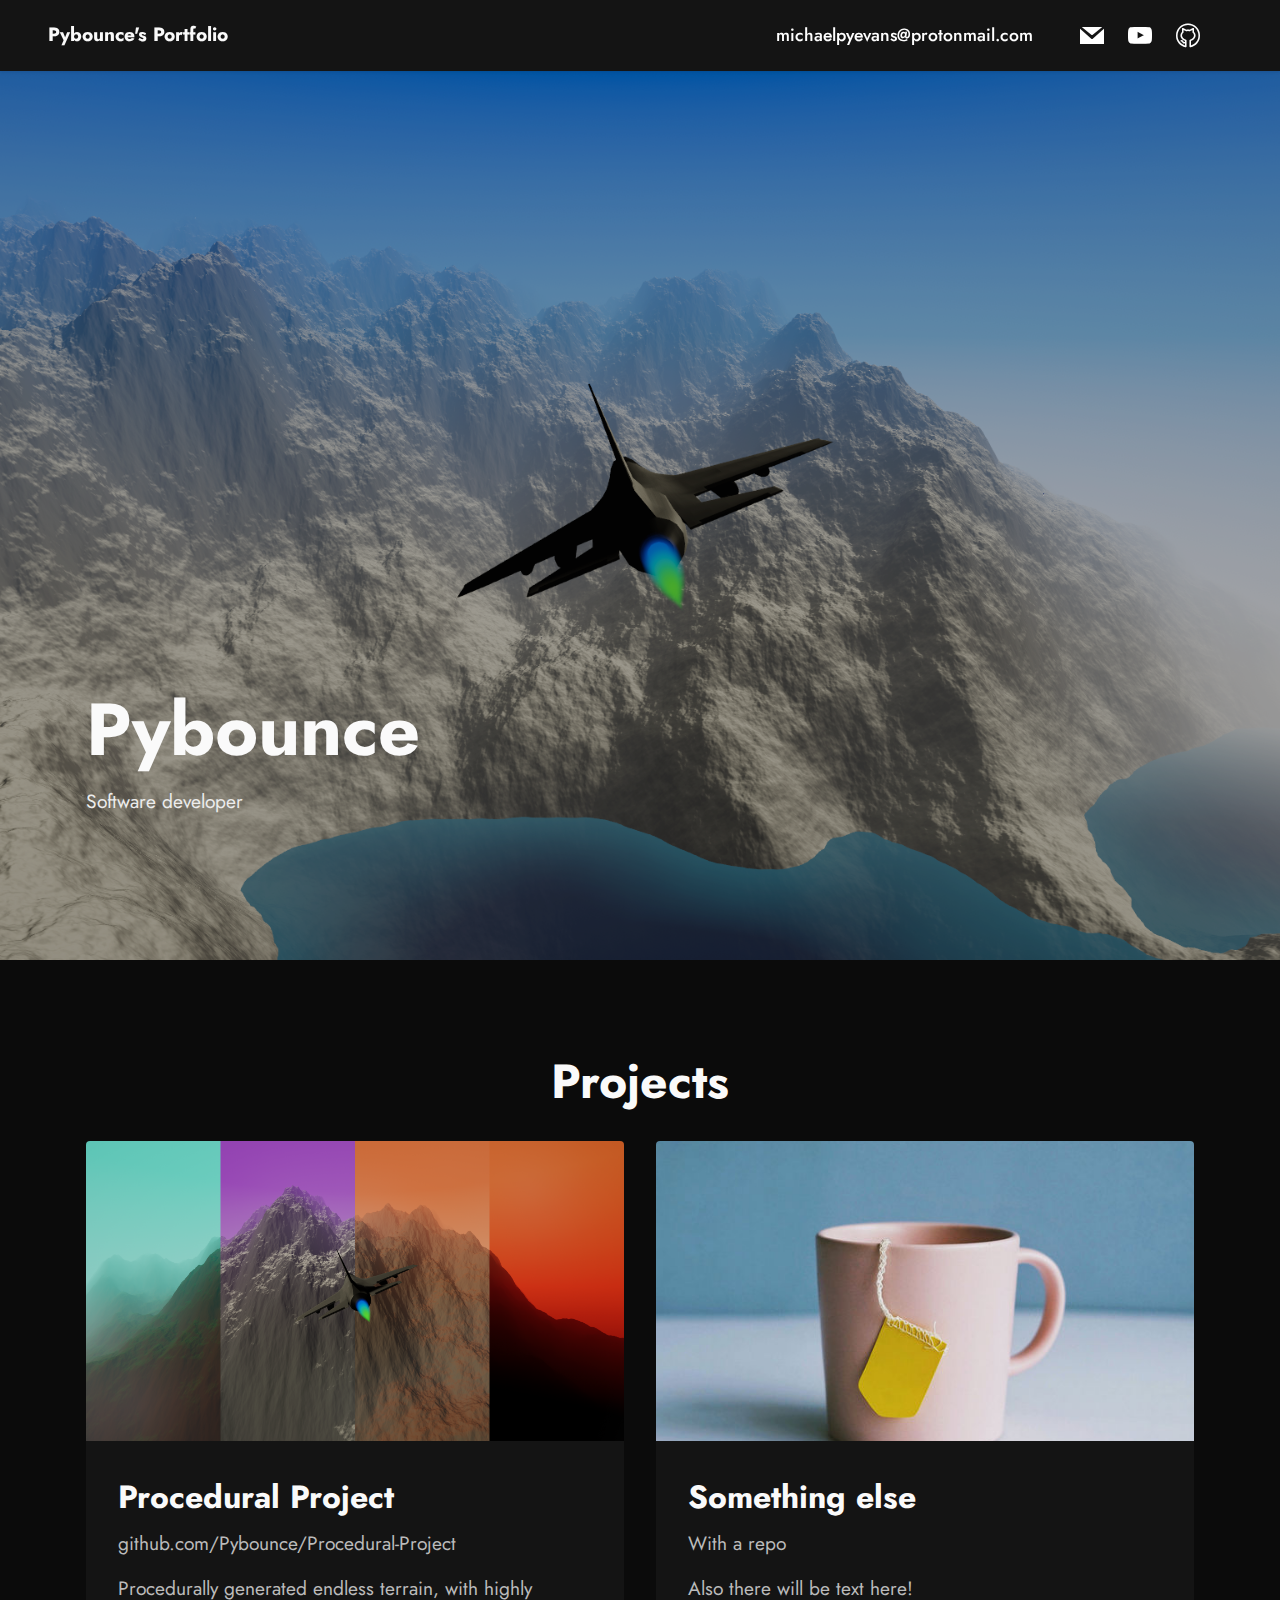
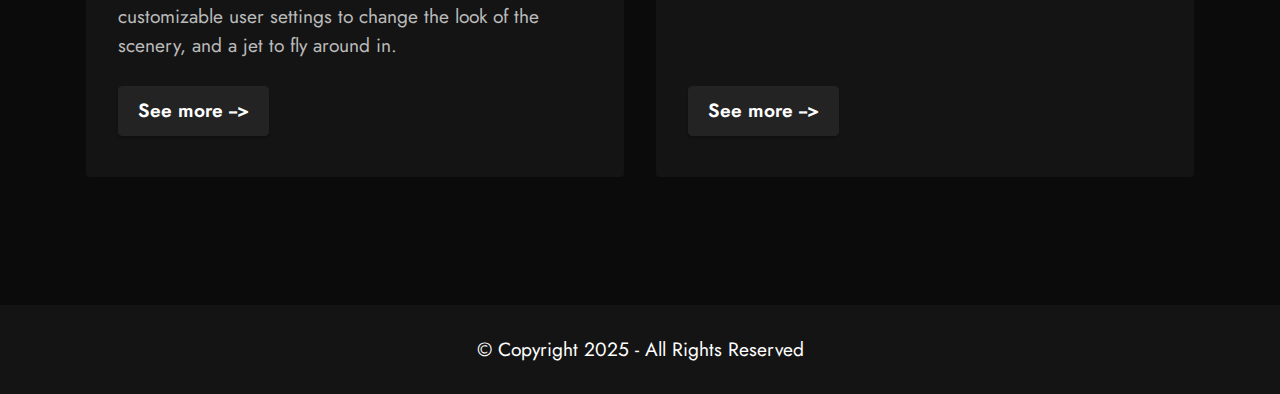
==== index.html @ cee1a396 "Begone mobirise banner" ====
<!DOCTYPE html>
<html  >
<head>
  <!-- Site made with Mobirise Website Builder v5.4.1, https://mobirise.com -->
  <meta charset="UTF-8">
  <meta http-equiv="X-UA-Compatible" content="IE=edge">
  <meta name="generator" content="Mobirise v5.4.1, mobirise.com">
  <meta name="viewport" content="width=device-width, initial-scale=1, minimum-scale=1">
  <link rel="shortcut icon" href="assets/images/faucetlogo.png" type="image/x-icon">
  <meta name="description" content="">
  
  
  <title>Home</title>
  <link rel="stylesheet" href="assets/web/assets/mobirise-icons-bold/mobirise-icons-bold.css">
  <link rel="stylesheet" href="assets/bootstrap/css/bootstrap.min.css">
  <link rel="stylesheet" href="assets/bootstrap/css/bootstrap-grid.min.css">
  <link rel="stylesheet" href="assets/bootstrap/css/bootstrap-reboot.min.css">
  <link rel="stylesheet" href="assets/parallax/jarallax.css">
  <link rel="stylesheet" href="assets/dropdown/css/style.css">
  <link rel="stylesheet" href="assets/socicon/css/styles.css">
  <link rel="stylesheet" href="assets/theme/css/style.css">
  <link rel="preload" href="https://fonts.googleapis.com/css?family=Jost:100,200,300,400,500,600,700,800,900,100i,200i,300i,400i,500i,600i,700i,800i,900i&display=swap" as="style" onload="this.onload=null;this.rel='stylesheet'">
  <noscript><link rel="stylesheet" href="https://fonts.googleapis.com/css?family=Jost:100,200,300,400,500,600,700,800,900,100i,200i,300i,400i,500i,600i,700i,800i,900i&display=swap"></noscript>
  <link rel="preload" as="style" href="assets/mobirise/css/mbr-additional.css"><link rel="stylesheet" href="assets/mobirise/css/mbr-additional.css" type="text/css">
  
  
  
  
</head>
<body>
  
  <section data-bs-version="5.1" class="menu menu3 cid-sHFBNkihx9" once="menu" id="menu3-9">
    
    <nav class="navbar navbar-dropdown navbar-fixed-top navbar-expand-lg">
        <div class="container-fluid">
            <div class="navbar-brand">
                
                <span class="navbar-caption-wrap"><a class="navbar-caption text-white text-primary display-7" href="index.html#top">Pybounce's Portfolio</a></span>
            </div>
            <button class="navbar-toggler" type="button" data-toggle="collapse" data-bs-toggle="collapse" data-target="#navbarSupportedContent" data-bs-target="#navbarSupportedContent" aria-controls="navbarNavAltMarkup" aria-expanded="false" aria-label="Toggle navigation">
                <div class="hamburger">
                    <span></span>
                    <span></span>
                    <span></span>
                    <span></span>
                </div>
            </button>
            <div class="collapse navbar-collapse" id="navbarSupportedContent">
                <ul class="navbar-nav nav-dropdown nav-right" data-app-modern-menu="true"><li class="nav-item"><a class="nav-link link text-primary display-4" href="mailto:michaelpyevans@protonmail.com">michaelpyevans@protonmail.com</a>
                    </li></ul>
                <div class="icons-menu">
                    <a class="iconfont-wrapper" href="mailto:michaelpyevans@protonmail.com">
                        <span class="p-2 mbr-iconfont socicon-mail socicon" style="color: rgb(255, 255, 255); fill: rgb(255, 255, 255);"></span>
                    </a>
                    <a class="iconfont-wrapper" href="https://www.youtube.com/channel/UC6LQu36gGBc3IRgcETJMscw" target="_blank">
                        <span class="p-2 mbr-iconfont socicon-youtube socicon" style="color: rgb(255, 255, 255); fill: rgb(255, 255, 255);"></span>
                    </a>
                    <a class="iconfont-wrapper" href="https://github.com/Pybounce" target="_blank">
                        <span class="p-2 mbr-iconfont mbrib-github" style="color: rgb(255, 255, 255); fill: rgb(255, 255, 255);"></span>
                    </a>
                    
                </div>
                
            </div>
        </div>
    </nav>
</section>

<section data-bs-version="5.1" class="header4 cid-sHgzVdhyQE mbr-fullscreen mbr-parallax-background" id="header4-0">

    
    <div class="mbr-overlay"></div>
    <div class="container">
        <div class="row">
            <div class="content-wrap">
                <h1 class="mbr-section-title mbr-fonts-style mbr-white mb-3 display-1">
                    <strong>Pybounce</strong></h1>
                
                <p class="mbr-fonts-style mbr-text mbr-white mb-3 display-7">
                    Software developer</p>

                
            </div>
        </div>
    </div>
</section>

<section data-bs-version="5.1" class="features4 cid-sHgAJKYkaA" id="features4-2">
    
    
    <div class="container">
        <div class="mbr-section-head">
            <h4 class="mbr-section-title mbr-fonts-style align-center mb-0 display-2">
                <strong>Projects</strong><strong><br></strong></h4>
            
        </div>
        <div class="row mt-4">
            <div class="item features-image сol-12 col-md-6 col-lg-6 active">
                <div class="item-wrapper">
                    <div class="item-img">
                        <img src="assets/images/p1-previmage03.png" alt="" title="" data-slide-to="0" data-bs-slide-to="0">
                    </div>
                    <div class="item-content">
                        <h5 class="item-title mbr-fonts-style display-5"><strong>Procedural Project</strong></h5>
                        <h6 class="item-subtitle mbr-fonts-style mt-1 display-7">github.com/Pybounce/Procedural-Project</h6>
                        <p class="mbr-text mbr-fonts-style mt-3 display-7">Procedurally generated endless terrain, with highly customizable user settings to change the look of the scenery, and a jet to fly around in.</p>
                    </div>
                    <div class="mbr-section-btn item-footer mt-2"><a href="proceduralproject.html#top" class="btn item-btn btn-black display-7">See more --&gt;</a></div>
                </div>
            </div><div class="item features-image сol-12 col-md-6 col-lg-6">
                <div class="item-wrapper">
                    <div class="item-img">
                        <img src="assets/images/product2.jpg" alt="" title="" data-slide-to="2" data-bs-slide-to="1">
                    </div>
                    <div class="item-content">
                        <h5 class="item-title mbr-fonts-style display-5"><strong>Something else</strong></h5>
                        <h6 class="item-subtitle mbr-fonts-style mt-1 display-7">With a repo</h6>
                        <p class="mbr-text mbr-fonts-style mt-3 display-7">Also there will be text here!</p>
                    </div>
                    <div class="mbr-section-btn item-footer mt-2"><a href="" class="btn item-btn btn-black display-7" target="_blank">See more --&gt;</a></div>
                </div>
            </div>
            
            

        </div>
    </div>
</section>

<section data-bs-version="5.1" class="footer7 cid-sHGjNLi2jQ" once="footers" id="footer7-c">

    

    

    <div class="container">
        <div class="media-container-row align-center mbr-white">
            <div class="col-12">
                <p class="mbr-text mb-0 mbr-fonts-style display-7">
                    © Copyright 2025 - All Rights Reserved
                </p>
            </div>
        </div>
    </div>
</section>  
  
  
</body>
</html>
---- assets/web/assets/mobirise-icons-bold/mobirise-icons-bold.css ----
@font-face {
  font-family: 'mobirise-icons-bold';
  font-display: swap;
  src:  url('mobirise-icons-bold.eot?m1l4yr');
  src:  url('mobirise-icons-bold.eot?m1l4yr#iefix') format('embedded-opentype'),
    url('mobirise-icons-bold.ttf?m1l4yr') format('truetype'),
    url('mobirise-icons-bold.woff?m1l4yr') format('woff'),
    url('mobirise-icons-bold.svg?m1l4yr#mobirise-icons-bold') format('svg');
  font-weight: normal;
  font-style: normal;
}

[class^="mbrib-"], [class*="mbrib-"] {
  /* use !important to prevent issues with browser extensions that change fonts */
  font-family: 'mobirise-icons-bold' !important;
  speak: none;
  font-style: normal;
  font-weight: normal;
  font-variant: normal;
  text-transform: none;
  line-height: 1;

  /* Better Font Rendering =========== */
  -webkit-font-smoothing: antialiased;
  -moz-osx-font-smoothing: grayscale;
}

.mbrib-add-submenu:before {
  content: "\e900";
}
.mbrib-alert:before {
  content: "\e901";
}
.mbrib-align-center:before {
  content: "\e902";
}
.mbrib-align-justify:before {
  content: "\e903";
}
.mbrib-align-left:before {
  content: "\e904";
}
.mbrib-align-right:before {
  content: "\e905";
}
.mbrib-android:before {
  content: "\e906";
}
.mbrib-apple:before {
  content: "\e907";
}
.mbrib-arrow-down:before {
  content: "\e908";
}
.mbrib-arrow-next:before {
  content: "\e909";
}
.mbrib-arrow-prev:before {
  content: "\e90a";
}
.mbrib-arrow-up:before {
  content: "\e90b";
}
.mbrib-bold:before {
  content: "\e90c";
}
.mbrib-bookmark:before {
  content: "\e90d";
}
.mbrib-bootstrap:before {
  content: "\e90e";
}
.mbrib-briefcase:before {
  content: "\e90f";
}
.mbrib-browse:before {
  content: "\e910";
}
.mbrib-bulleted-list:before {
  content: "\e911";
}
.mbrib-calendar:before {
  content: "\e912";
}
.mbrib-camera:before {
  content: "\e913";
}
.mbrib-cart-add:before {
  content: "\e914";
}
.mbrib-cart-full:before {
  content: "\e915";
}
.mbrib-cash:before {
  content: "\e916";
}
.mbrib-change-style:before {
  content: "\e917";
}
.mbrib-chat:before {
  content: "\e918";
}
.mbrib-clock:before {
  content: "\e919";
}
.mbrib-close:before {
  content: "\e91a";
}
.mbrib-cloud:before {
  content: "\e91b";
}
.mbrib-code:before {
  content: "\e91c";
}
.mbrib-contact-form:before {
  content: "\e91d";
}
.mbrib-credit-card:before {
  content: "\e91e";
}
.mbrib-cursor-click:before {
  content: "\e91f";
}
.mbrib-cust-feedback:before {
  content: "\e920";
}
.mbrib-database:before {
  content: "\e921";
}
.mbrib-delivery:before {
  content: "\e922";
}
.mbrib-desktop:before {
  content: "\e923";
}
.mbrib-devices:before {
  content: "\e924";
}
.mbrib-down:before {
  content: "\e925";
}
.mbrib-download:before {
  content: "\e926";
}
.mbrib-drag-n-drop:before {
  content: "\e927";
}
.mbrib-drag-n-drop2:before {
  content: "\e928";
}
.mbrib-edit:before {
  content: "\e929";
}
.mbrib-edit2:before {
  content: "\e92a";
}
.mbrib-error:before {
  content: "\e92b";
}
.mbrib-extension:before {
  content: "\e92c";
}
.mbrib-features:before {
  content: "\e92d";
}
.mbrib-file:before {
  content: "\e92e";
}
.mbrib-flag:before {
  content: "\e92f";
}
.mbrib-folder:before {
  content: "\e930";
}
.mbrib-gift:before {
  content: "\e931";
}
.mbrib-github:before {
  content: "\e932";
}
.mbrib-globe-2:before {
  content: "\e933";
}
.mbrib-globe:before {
  content: "\e934";
}
.mbrib-growing-chart:before {
  content: "\e935";
}
.mbrib-hearth:before {
  content: "\e936";
}
.mbrib-help:before {
  content: "\e937";
}
.mbrib-home:before {
  content: "\e938";
}
.mbrib-hot-cup:before {
  content: "\e939";
}
.mbrib-idea:before {
  content: "\e93a";
}
.mbrib-image-gallery:before {
  content: "\e93b";
}
.mbrib-image-slider:before {
  content: "\e93c";
}
.mbrib-info:before {
  content: "\e93d";
}
.mbrib-italic:before {
  content: "\e93e";
}
.mbrib-key:before {
  content: "\e93f";
}
.mbrib-laptop:before {
  content: "\e940";
}
.mbrib-layers:before {
  content: "\e941";
}
.mbrib-left-right:before {
  content: "\e942";
}
.mbrib-left:before {
  content: "\e943";
}
.mbrib-letter:before {
  content: "\e944";
}
.mbrib-like:before {
  content: "\e945";
}
.mbrib-link:before {
  content: "\e946";
}
.mbrib-lock:before {
  content: "\e947";
}
.mbrib-login:before {
  content: "\e948";
}
.mbrib-logout:before {
  content: "\e949";
}
.mbrib-magic-stick:before {
  content: "\e94a";
}
.mbrib-map-pin:before {
  content: "\e94b";
}
.mbrib-menu:before {
  content: "\e94c";
}
.mbrib-mobile:before {
  content: "\e94d";
}
.mbrib-mobile2:before {
  content: "\e94e";
}
.mbrib-mobirise:before {
  content: "\e94f";
}
.mbrib-more-horizontal:before {
  content: "\e950";
}
.mbrib-more-vertical:before {
  content: "\e951";
}
.mbrib-music:before {
  content: "\e952";
}
.mbrib-new-file:before {
  content: "\e953";
}
.mbrib-numbered-list:before {
  content: "\e954";
}
.mbrib-opened-folder:before {
  content: "\e955";
}
.mbrib-pages:before {
  content: "\e956";
}
.mbrib-paper-plane:before {
  content: "\e957";
}
.mbrib-paperclip:before {
  content: "\e958";
}
.mbrib-photo:before {
  content: "\e959";
}
.mbrib-photos:before {
  content: "\e95a";
}
.mbrib-pin:before {
  content: "\e95b";
}
.mbrib-play:before {
  content: "\e95c";
}
.mbrib-plus:before {
  content: "\e95d";
}
.mbrib-preview:before {
  content: "\e95e";
}
.mbrib-print:before {
  content: "\e95f";
}
.mbrib-protect:before {
  content: "\e960";
}
.mbrib-question:before {
  content: "\e961";
}
.mbrib-quote-left:before {
  content: "\e962";
}
.mbrib-quote-right:before {
  content: "\e963";
}
.mbrib-redo:before {
  content: "\e964";
}
.mbrib-refresh:before {
  content: "\e965";
}
.mbrib-responsive:before {
  content: "\e966";
}
.mbrib-right:before {
  content: "\e967";
}
.mbrib-rocket:before {
  content: "\e968";
}
.mbrib-sad-face:before {
  content: "\e969";
}
.mbrib-sale:before {
  content: "\e96a";
}
.mbrib-save:before {
  content: "\e96b";
}
.mbrib-search:before {
  content: "\e96c";
}
.mbrib-setting:before {
  content: "\e96d";
}
.mbrib-setting2:before {
  content: "\e96e";
}
.mbrib-setting3:before {
  content: "\e96f";
}
.mbrib-share:before {
  content: "\e970";
}
.mbrib-shopping-bag:before {
  content: "\e971";
}
.mbrib-shopping-basket:before {
  content: "\e972";
}
.mbrib-shopping-cart:before {
  content: "\e973";
}
.mbrib-sites:before {
  content: "\e974";
}
.mbrib-smile-face:before {
  content: "\e975";
}
.mbrib-speed:before {
  content: "\e976";
}
.mbrib-star:before {
  content: "\e977";
}
.mbrib-success:before {
  content: "\e978";
}
.mbrib-sun:before {
  content: "\e979";
}
.mbrib-sun2:before {
  content: "\e97a";
}
.mbrib-tablet-vertical:before {
  content: "\e97b";
}
.mbrib-tablet:before {
  content: "\e97c";
}
.mbrib-target:before {
  content: "\e97d";
}
.mbrib-timer:before {
  content: "\e97e";
}
.mbrib-to-ftp:before {
  content: "\e97f";
}
.mbrib-to-local-drive:before {
  content: "\e980";
}
.mbrib-touch-swipe:before {
  content: "\e981";
}
.mbrib-touch:before {
  content: "\e982";
}
.mbrib-trash:before {
  content: "\e983";
}
.mbrib-underline:before {
  content: "\e984";
}
.mbrib-undo:before {
  content: "\e985";
}
.mbrib-unlink:before {
  content: "\e986";
}
.mbrib-unlock:before {
  content: "\e987";
}
.mbrib-up-down:before {
  content: "\e988";
}
.mbrib-up:before {
  content: "\e989";
}
.mbrib-update:before {
  content: "\e98a";
}
.mbrib-upload:before {
  content: "\e98b";
}
.mbrib-user:before {
  content: "\e98c";
}
.mbrib-user2:before {
  content: "\e98d";
}
.mbrib-users:before {
  content: "\e98e";
}
.mbrib-video-play:before {
  content: "\e98f";
}
.mbrib-video:before {
  content: "\e990";
}
.mbrib-watch:before {
  content: "\e991";
}
.mbrib-website-theme:before {
  content: "\e992";
}
.mbrib-wifi:before {
  content: "\e993";
}
.mbrib-windows:before {
  content: "\e994";
}
.mbrib-zoom-out:before {
  content: "\e995";
}
---- assets/parallax/jarallax.css ----
.jarallax {
    position: relative;
    z-index: 0;
}
.jarallax > .jarallax-img {
    position: absolute;
    object-fit: cover;
    /* support for plugin https://github.com/bfred-it/object-fit-images */
    font-family: 'object-fit: cover;';
    top: 0;
    left: 0;
    width: 100%;
    height: 100%;
    z-index: -1;
}
---- assets/dropdown/css/style.css ----
.navbar-dropdown {
  left: 0;
  padding: 0;
  position: absolute;
  right: 0;
  top: 0;
  transition: all 0.45s ease;
  z-index: 1030;
  background: #282828; }
  .navbar-dropdown .navbar-logo {
    margin-right: 0.8rem;
    transition: margin 0.3s ease-in-out;
    vertical-align: middle; }
    .navbar-dropdown .navbar-logo img {
      height: 3.125rem;
      transition: all 0.3s ease-in-out; }
    .navbar-dropdown .navbar-logo.mbr-iconfont {
      font-size: 3.125rem;
      line-height: 3.125rem; }
  .navbar-dropdown .navbar-caption {
    font-weight: 700;
    white-space: normal;
    vertical-align: -4px;
    line-height: 3.125rem !important; }
    .navbar-dropdown .navbar-caption, .navbar-dropdown .navbar-caption:hover {
      color: inherit;
      text-decoration: none; }
  .navbar-dropdown .mbr-iconfont + .navbar-caption {
    vertical-align: -1px; }
  .navbar-dropdown.navbar-fixed-top {
    position: fixed; }
  .navbar-dropdown .navbar-brand span {
    vertical-align: -4px; }
  .navbar-dropdown.bg-color.transparent {
    background: none; }
  .navbar-dropdown.navbar-short .navbar-brand {
    padding: 0.625rem 0; }
    .navbar-dropdown.navbar-short .navbar-brand span {
      vertical-align: -1px; }
  .navbar-dropdown.navbar-short .navbar-caption {
    line-height: 2.375rem !important;
    vertical-align: -2px; }
  .navbar-dropdown.navbar-short .navbar-logo {
    margin-right: 0.5rem; }
    .navbar-dropdown.navbar-short .navbar-logo img {
      height: 2.375rem; }
    .navbar-dropdown.navbar-short .navbar-logo.mbr-iconfont {
      font-size: 2.375rem;
      line-height: 2.375rem; }
  .navbar-dropdown.navbar-short .mbr-table-cell {
    height: 3.625rem; }
  .navbar-dropdown .navbar-close {
    left: 0.6875rem;
    position: fixed;
    top: 0.75rem;
    z-index: 1000; }
  .navbar-dropdown .hamburger-icon {
    content: "";
    display: inline-block;
    vertical-align: middle;
    width: 16px;
    -webkit-box-shadow: 0 -6px 0 1px #282828,0 0 0 1px #282828,0 6px 0 1px #282828;
    -moz-box-shadow: 0 -6px 0 1px #282828,0 0 0 1px #282828,0 6px 0 1px #282828;
    box-shadow: 0 -6px 0 1px #282828,0 0 0 1px #282828,0 6px 0 1px #282828; }

.dropdown-menu .dropdown-toggle[data-toggle="dropdown-submenu"]::after {
  border-bottom: 0.35em solid transparent;
  border-left: 0.35em solid;
  border-right: 0;
  border-top: 0.35em solid transparent;
  margin-left: 0.3rem; }

.dropdown-menu .dropdown-item:focus {
  outline: 0; }

.nav-dropdown {
  font-size: 0.75rem;
  font-weight: 500;
  height: auto !important; }
  .nav-dropdown .nav-btn {
    padding-left: 1rem; }
  .nav-dropdown .link {
    margin: .667em 1.667em;
    font-weight: 500;
    padding: 0;
    transition: color .2s ease-in-out; }
    .nav-dropdown .link.dropdown-toggle {
      margin-right: 2.583em; }
      .nav-dropdown .link.dropdown-toggle::after {
        margin-left: .25rem;
        border-top: 0.35em solid;
        border-right: 0.35em solid transparent;
        border-left: 0.35em solid transparent;
        border-bottom: 0; }
      .nav-dropdown .link.dropdown-toggle[aria-expanded="true"] {
        margin: 0;
        padding: 0.667em 3.263em  0.667em 1.667em; }
  .nav-dropdown .link::after,
  .nav-dropdown .dropdown-item::after {
    color: inherit; }
  .nav-dropdown .btn {
    font-size: 0.75rem;
    font-weight: 700;
    letter-spacing: 0;
    margin-bottom: 0;
    padding-left: 1.25rem;
    padding-right: 1.25rem; }
  .nav-dropdown .dropdown-menu {
    border-radius: 0;
    border: 0;
    left: 0;
    margin: 0;
    padding-bottom: 1.25rem;
    padding-top: 1.25rem;
    position: relative; }
  .nav-dropdown .dropdown-submenu {
    margin-left: 0.125rem;
    top: 0; }
  .nav-dropdown .dropdown-item {
    font-weight: 500;
    line-height: 2;
    padding: 0.3846em 4.615em 0.3846em 1.5385em;
    position: relative;
    transition: color .2s ease-in-out, background-color .2s ease-in-out; }
    .nav-dropdown .dropdown-item::after {
      margin-top: -0.3077em;
      position: absolute;
      right: 1.1538em;
      top: 50%; }
    .nav-dropdown .dropdown-item:focus, .nav-dropdown .dropdown-item:hover {
      background: none; }

@media (max-width: 767px) {
  .nav-dropdown.navbar-toggleable-sm {
    bottom: 0;
    display: none;
    left: 0;
    overflow-x: hidden;
    position: fixed;
    top: 0;
    transform: translateX(-100%);
    -ms-transform: translateX(-100%);
    -webkit-transform: translateX(-100%);
    width: 18.75rem;
    z-index: 999; } }
.nav-dropdown.navbar-toggleable-xl {
  bottom: 0;
  display: none;
  left: 0;
  overflow-x: hidden;
  position: fixed;
  top: 0;
  transform: translateX(-100%);
  -ms-transform: translateX(-100%);
  -webkit-transform: translateX(-100%);
  width: 18.75rem;
  z-index: 999; }

.nav-dropdown-sm {
  display: block !important;
  overflow-x: hidden;
  overflow: auto;
  padding-top: 3.875rem; }
  .nav-dropdown-sm::after {
    content: "";
    display: block;
    height: 3rem;
    width: 100%; }
  .nav-dropdown-sm.collapse.in ~ .navbar-close {
    display: block !important; }
  .nav-dropdown-sm.collapsing, .nav-dropdown-sm.collapse.in {
    transform: translateX(0);
    -ms-transform: translateX(0);
    -webkit-transform: translateX(0);
    transition: all 0.25s ease-out;
    -webkit-transition: all 0.25s ease-out;
    background: #282828; }
  .nav-dropdown-sm.collapsing[aria-expanded="false"] {
    transform: translateX(-100%);
    -ms-transform: translateX(-100%);
    -webkit-transform: translateX(-100%); }
  .nav-dropdown-sm .nav-item {
    display: block;
    margin-left: 0 !important;
    padding-left: 0; }
  .nav-dropdown-sm .link,
  .nav-dropdown-sm .dropdown-item {
    border-top: 1px dotted rgba(255, 255, 255, 0.1);
    font-size: 0.8125rem;
    line-height: 1.6;
    margin: 0 !important;
    padding: 0.875rem 2.4rem 0.875rem 1.5625rem !important;
    position: relative;
    white-space: normal; }
    .nav-dropdown-sm .link:focus, .nav-dropdown-sm .link:hover,
    .nav-dropdown-sm .dropdown-item:focus,
    .nav-dropdown-sm .dropdown-item:hover {
      background: rgba(0, 0, 0, 0.2) !important;
      color: #c0a375; }
  .nav-dropdown-sm .nav-btn {
    position: relative;
    padding: 1.5625rem 1.5625rem 0 1.5625rem; }
    .nav-dropdown-sm .nav-btn::before {
      border-top: 1px dotted rgba(255, 255, 255, 0.1);
      content: "";
      left: 0;
      position: absolute;
      top: 0;
      width: 100%; }
    .nav-dropdown-sm .nav-btn + .nav-btn {
      padding-top: 0.625rem; }
      .nav-dropdown-sm .nav-btn + .nav-btn::before {
        display: none; }
  .nav-dropdown-sm .btn {
    padding: 0.625rem 0; }
  .nav-dropdown-sm .dropdown-toggle[data-toggle="dropdown-submenu"]::after {
    margin-left: .25rem;
    border-top: 0.35em solid;
    border-right: 0.35em solid transparent;
    border-left: 0.35em solid transparent;
    border-bottom: 0; }
  .nav-dropdown-sm .dropdown-toggle[data-toggle="dropdown-submenu"][aria-expanded="true"]::after {
    border-top: 0;
    border-right: 0.35em solid transparent;
    border-left: 0.35em solid transparent;
    border-bottom: 0.35em solid; }
  .nav-dropdown-sm .dropdown-menu {
    margin: 0;
    padding: 0;
    position: relative;
    top: 0;
    left: 0;
    width: 100%;
    border: 0;
    float: none;
    border-radius: 0;
    background: none; }
  .nav-dropdown-sm .dropdown-submenu {
    left: 100%;
    margin-left: 0.125rem;
    margin-top: -1.25rem;
    top: 0; }

.navbar-toggleable-sm .nav-dropdown .dropdown-menu {
  position: absolute; }

.navbar-toggleable-sm .nav-dropdown .dropdown-submenu {
  left: 100%;
  margin-left: 0.125rem;
  margin-top: -1.25rem;
  top: 0; }

.navbar-toggleable-sm.opened .nav-dropdown .dropdown-menu {
  position: relative; }

.navbar-toggleable-sm.opened .nav-dropdown .dropdown-submenu {
  left: 0;
  margin-left: 00rem;
  margin-top: 0rem;
  top: 0; }

.is-builder .nav-dropdown.collapsing {
  transition: none !important; }
---- assets/socicon/css/styles.css ----
@charset "UTF-8";

@font-face {
  font-family: 'Socicon';
  src:  url('../fonts/socicon.eot');
  src:  url('../fonts/socicon.eot?#iefix') format('embedded-opentype'),
    url('../fonts/socicon.woff2') format('woff2'),
    url('../fonts/socicon.ttf') format('truetype'),
    url('../fonts/socicon.woff') format('woff'),
    url('../fonts/socicon.svg#socicon') format('svg');
  font-weight: normal;
  font-style: normal;
  font-display: swap;
}

[data-icon]:before {
  font-family: "socicon" !important;
  content: attr(data-icon);
  font-style: normal !important;
  font-weight: normal !important;
  font-variant: normal !important;
  text-transform: none !important;
  speak: none;
  line-height: 1;
  -webkit-font-smoothing: antialiased;
  -moz-osx-font-smoothing: grayscale;
}

[class^="socicon-"], [class*=" socicon-"] {
  /* use !important to prevent issues with browser extensions that change fonts */
  font-family: 'Socicon' !important;
  speak: none;
  font-style: normal;
  font-weight: normal;
  font-variant: normal;
  text-transform: none;
  line-height: 1;

  /* Better Font Rendering =========== */
  -webkit-font-smoothing: antialiased;
  -moz-osx-font-smoothing: grayscale;
}

.socicon-eitaa:before {
  content: "\e97c";
}
.socicon-soroush:before {
  content: "\e97d";
}
.socicon-bale:before {
  content: "\e97e";
}
.socicon-zazzle:before {
  content: "\e97b";
}
.socicon-society6:before {
  content: "\e97a";
}
.socicon-redbubble:before {
  content: "\e979";
}
.socicon-avvo:before {
  content: "\e978";
}
.socicon-stitcher:before {
  content: "\e977";
}
.socicon-googlehangouts:before {
  content: "\e974";
}
.socicon-dlive:before {
  content: "\e975";
}
.socicon-vsco:before {
  content: "\e976";
}
.socicon-flipboard:before {
  content: "\e973";
}
.socicon-ubuntu:before {
  content: "\e958";
}
.socicon-artstation:before {
  content: "\e959";
}
.socicon-invision:before {
  content: "\e95a";
}
.socicon-torial:before {
  content: "\e95b";
}
.socicon-collectorz:before {
  content: "\e95c";
}
.socicon-seenthis:before {
  content: "\e95d";
}
.socicon-googleplaymusic:before {
  content: "\e95e";
}
.socicon-debian:before {
  content: "\e95f";
}
.socicon-filmfreeway:before {
  content: "\e960";
}
.socicon-gnome:before {
  content: "\e961";
}
.socicon-itchio:before {
  content: "\e962";
}
.socicon-jamendo:before {
  content: "\e963";
}
.socicon-mix:before {
  content: "\e964";
}
.socicon-sharepoint:before {
  content: "\e965";
}
.socicon-tinder:before {
  content: "\e966";
}
.socicon-windguru:before {
  content: "\e967";
}
.socicon-cdbaby:before {
  content: "\e968";
}
.socicon-elementaryos:before {
  content: "\e969";
}
.socicon-stage32:before {
  content: "\e96a";
}
.socicon-tiktok:before {
  content: "\e96b";
}
.socicon-gitter:before {
  content: "\e96c";
}
.socicon-letterboxd:before {
  content: "\e96d";
}
.socicon-threema:before {
  content: "\e96e";
}
.socicon-splice:before {
  content: "\e96f";
}
.socicon-metapop:before {
  content: "\e970";
}
.socicon-naver:before {
  content: "\e971";
}
.socicon-remote:before {
  content: "\e972";
}
.socicon-internet:before {
  content: "\e957";
}
.socicon-moddb:before {
  content: "\e94b";
}
.socicon-indiedb:before {
  content: "\e94c";
}
.socicon-traxsource:before {
  content: "\e94d";
}
.socicon-gamefor:before {
  content: "\e94e";
}
.socicon-pixiv:before {
  content: "\e94f";
}
.socicon-myanimelist:before {
  content: "\e950";
}
.socicon-blackberry:before {
  content: "\e951";
}
.socicon-wickr:before {
  content: "\e952";
}
.socicon-spip:before {
  content: "\e953";
}
.socicon-napster:before {
  content: "\e954";
}
.socicon-beatport:before {
  content: "\e955";
}
.socicon-hackerone:before {
  content: "\e956";
}
.socicon-hackernews:before {
  content: "\e946";
}
.socicon-smashwords:before {
  content: "\e947";
}
.socicon-kobo:before {
  content: "\e948";
}
.socicon-bookbub:before {
  content: "\e949";
}
.socicon-mailru:before {
  content: "\e94a";
}
.socicon-gitlab:before {
  content: "\e945";
}
.socicon-instructables:before {
  content: "\e944";
}
.socicon-portfolio:before {
  content: "\e943";
}
.socicon-codered:before {
  content: "\e940";
}
.socicon-origin:before {
  content: "\e941";
}
.socicon-nextdoor:before {
  content: "\e942";
}
.socicon-udemy:before {
  content: "\e93f";
}
.socicon-livemaster:before {
  content: "\e93e";
}
.socicon-crunchbase:before {
  content: "\e93b";
}
.socicon-homefy:before {
  content: "\e93c";
}
.socicon-calendly:before {
  content: "\e93d";
}
.socicon-realtor:before {
  content: "\e90f";
}
.socicon-tidal:before {
  content: "\e910";
}
.socicon-qobuz:before {
  content: "\e911";
}
.socicon-natgeo:before {
  content: "\e912";
}
.socicon-mastodon:before {
  content: "\e913";
}
.socicon-unsplash:before {
  content: "\e914";
}
.socicon-homeadvisor:before {
  content: "\e915";
}
.socicon-angieslist:before {
  content: "\e916";
}
.socicon-codepen:before {
  content: "\e917";
}
.socicon-slack:before {
  content: "\e918";
}
.socicon-openaigym:before {
  content: "\e919";
}
.socicon-logmein:before {
  content: "\e91a";
}
.socicon-fiverr:before {
  content: "\e91b";
}
.socicon-gotomeeting:before {
  content: "\e91c";
}
.socicon-aliexpress:before {
  content: "\e91d";
}
.socicon-guru:before {
  content: "\e91e";
}
.socicon-appstore:before {
  content: "\e91f";
}
.socicon-homes:before {
  content: "\e920";
}
.socicon-zoom:before {
  content: "\e921";
}
.socicon-alibaba:before {
  content: "\e922";
}
.socicon-craigslist:before {
  content: "\e923";
}
.socicon-wix:before {
  content: "\e924";
}
.socicon-redfin:before {
  content: "\e925";
}
.socicon-googlecalendar:before {
  content: "\e926";
}
.socicon-shopify:before {
  content: "\e927";
}
.socicon-freelancer:before {
  content: "\e928";
}
.socicon-seedrs:before {
  content: "\e929";
}
.socicon-bing:before {
  content: "\e92a";
}
.socicon-doodle:before {
  content: "\e92b";
}
.socicon-bonanza:before {
  content: "\e92c";
}
.socicon-squarespace:before {
  content: "\e92d";
}
.socicon-toptal:before {
  content: "\e92e";
}
.socicon-gust:before {
  content: "\e92f";
}
.socicon-ask:before {
  content: "\e930";
}
.socicon-trulia:before {
  content: "\e931";
}
.socicon-loomly:before {
  content: "\e932";
}
.socicon-ghost:before {
  content: "\e933";
}
.socicon-upwork:before {
  content: "\e934";
}
.socicon-fundable:before {
  content: "\e935";
}
.socicon-booking:before {
  content: "\e936";
}
.socicon-googlemaps:before {
  content: "\e937";
}
.socicon-zillow:before {
  content: "\e938";
}
.socicon-niconico:before {
  content: "\e939";
}
.socicon-toneden:before {
  content: "\e93a";
}
.socicon-augment:before {
  content: "\e908";
}
.socicon-bitbucket:before {
  content: "\e909";
}
.socicon-fyuse:before {
  content: "\e90a";
}
.socicon-yt-gaming:before {
  content: "\e90b";
}
.socicon-sketchfab:before {
  content: "\e90c";
}
.socicon-mobcrush:before {
  content: "\e90d";
}
.socicon-microsoft:before {
  content: "\e90e";
}
.socicon-pandora:before {
  content: "\e907";
}
.socicon-messenger:before {
  content: "\e906";
}
.socicon-gamewisp:before {
  content: "\e905";
}
.socicon-bloglovin:before {
  content: "\e904";
}
.socicon-tunein:before {
  content: "\e903";
}
.socicon-gamejolt:before {
  content: "\e901";
}
.socicon-trello:before {
  content: "\e902";
}
.socicon-spreadshirt:before {
  content: "\e900";
}
.socicon-500px:before {
  content: "\e000";
}
.socicon-8tracks:before {
  content: "\e001";
}
.socicon-airbnb:before {
  content: "\e002";
}
.socicon-alliance:before {
  content: "\e003";
}
.socicon-amazon:before {
  content: "\e004";
}
.socicon-amplement:before {
  content: "\e005";
}
.socicon-android:before {
  content: "\e006";
}
.socicon-angellist:before {
  content: "\e007";
}
.socicon-apple:before {
  content: "\e008";
}
.socicon-appnet:before {
  content: "\e009";
}
.socicon-baidu:before {
  content: "\e00a";
}
.socicon-bandcamp:before {
  content: "\e00b";
}
.socicon-battlenet:before {
  content: "\e00c";
}
.socicon-mixer:before {
  content: "\e00d";
}
.socicon-bebee:before {
  content: "\e00e";
}
.socicon-bebo:before {
  content: "\e00f";
}
.socicon-behance:before {
  content: "\e010";
}
.socicon-blizzard:before {
  content: "\e011";
}
.socicon-blogger:before {
  content: "\e012";
}
.socicon-buffer:before {
  content: "\e013";
}
.socicon-chrome:before {
  content: "\e014";
}
.socicon-coderwall:before {
  content: "\e015";
}
.socicon-curse:before {
  content: "\e016";
}
.socicon-dailymotion:before {
  content: "\e017";
}
.socicon-deezer:before {
  content: "\e018";
}
.socicon-delicious:before {
  content: "\e019";
}
.socicon-deviantart:before {
  content: "\e01a";
}
.socicon-diablo:before {
  content: "\e01b";
}
.socicon-digg:before {
  content: "\e01c";
}
.socicon-discord:before {
  content: "\e01d";
}
.socicon-disqus:before {
  content: "\e01e";
}
.socicon-douban:before {
  content: "\e01f";
}
.socicon-draugiem:before {
  content: "\e020";
}
.socicon-dribbble:before {
  content: "\e021";
}
.socicon-drupal:before {
  content: "\e022";
}
.socicon-ebay:before {
  content: "\e023";
}
.socicon-ello:before {
  content: "\e024";
}
.socicon-endomodo:before {
  content: "\e025";
}
.socicon-envato:before {
  content: "\e026";
}
.socicon-etsy:before {
  content: "\e027";
}
.socicon-facebook:before {
  content: "\e028";
}
.socicon-feedburner:before {
  content: "\e029";
}
.socicon-filmweb:before {
  content: "\e02a";
}
.socicon-firefox:before {
  content: "\e02b";
}
.socicon-flattr:before {
  content: "\e02c";
}
.socicon-flickr:before {
  content: "\e02d";
}
.socicon-formulr:before {
  content: "\e02e";
}
.socicon-forrst:before {
  content: "\e02f";
}
.socicon-foursquare:before {
  content: "\e030";
}
.socicon-friendfeed:before {
  content: "\e031";
}
.socicon-github:before {
  content: "\e032";
}
.socicon-goodreads:before {
  content: "\e033";
}
.socicon-google:before {
  content: "\e034";
}
.socicon-googlescholar:before {
  content: "\e035";
}
.socicon-googlegroups:before {
  content: "\e036";
}
.socicon-googlephotos:before {
  content: "\e037";
}
.socicon-googleplus:before {
  content: "\e038";
}
.socicon-grooveshark:before {
  content: "\e039";
}
.socicon-hackerrank:before {
  content: "\e03a";
}
.socicon-hearthstone:before {
  content: "\e03b";
}
.socicon-hellocoton:before {
  content: "\e03c";
}
.socicon-heroes:before {
  content: "\e03d";
}
.socicon-smashcast:before {
  content: "\e03e";
}
.socicon-horde:before {
  content: "\e03f";
}
.socicon-houzz:before {
  content: "\e040";
}
.socicon-icq:before {
  content: "\e041";
}
.socicon-identica:before {
  content: "\e042";
}
.socicon-imdb:before {
  content: "\e043";
}
.socicon-instagram:before {
  content: "\e044";
}
.socicon-issuu:before {
  content: "\e045";
}
.socicon-istock:before {
  content: "\e046";
}
.socicon-itunes:before {
  content: "\e047";
}
.socicon-keybase:before {
  content: "\e048";
}
.socicon-lanyrd:before {
  content: "\e049";
}
.socicon-lastfm:before {
  content: "\e04a";
}
.socicon-line:before {
  content: "\e04b";
}
.socicon-linkedin:before {
  content: "\e04c";
}
.socicon-livejournal:before {
  content: "\e04d";
}
.socicon-lyft:before {
  content: "\e04e";
}
.socicon-macos:before {
  content: "\e04f";
}
.socicon-mail:before {
  content: "\e050";
}
.socicon-medium:before {
  content: "\e051";
}
.socicon-meetup:before {
  content: "\e052";
}
.socicon-mixcloud:before {
  content: "\e053";
}
.socicon-modelmayhem:before {
  content: "\e054";
}
.socicon-mumble:before {
  content: "\e055";
}
.socicon-myspace:before {
  content: "\e056";
}
.socicon-newsvine:before {
  content: "\e057";
}
.socicon-nintendo:before {
  content: "\e058";
}
.socicon-npm:before {
  content: "\e059";
}
.socicon-odnoklassniki:before {
  content: "\e05a";
}
.socicon-openid:before {
  content: "\e05b";
}
.socicon-opera:before {
  content: "\e05c";
}
.socicon-outlook:before {
  content: "\e05d";
}
.socicon-overwatch:before {
  content: "\e05e";
}
.socicon-patreon:before {
  content: "\e05f";
}
.socicon-paypal:before {
  content: "\e060";
}
.socicon-periscope:before {
  content: "\e061";
}
.socicon-persona:before {
  content: "\e062";
}
.socicon-pinterest:before {
  content: "\e063";
}
.socicon-play:before {
  content: "\e064";
}
.socicon-player:before {
  content: "\e065";
}
.socicon-playstation:before {
  content: "\e066";
}
.socicon-pocket:before {
  content: "\e067";
}
.socicon-qq:before {
  content: "\e068";
}
.socicon-quora:before {
  content: "\e069";
}
.socicon-raidcall:before {
  content: "\e06a";
}
.socicon-ravelry:before {
  content: "\e06b";
}
.socicon-reddit:before {
  content: "\e06c";
}
.socicon-renren:before {
  content: "\e06d";
}
.socicon-researchgate:before {
  content: "\e06e";
}
.socicon-residentadvisor:before {
  content: "\e06f";
}
.socicon-reverbnation:before {
  content: "\e070";
}
.socicon-rss:before {
  content: "\e071";
}
.socicon-sharethis:before {
  content: "\e072";
}
.socicon-skype:before {
  content: "\e073";
}
.socicon-slideshare:before {
  content: "\e074";
}
.socicon-smugmug:before {
  content: "\e075";
}
.socicon-snapchat:before {
  content: "\e076";
}
.socicon-songkick:before {
  content: "\e077";
}
.socicon-soundcloud:before {
  content: "\e078";
}
.socicon-spotify:before {
  content: "\e079";
}
.socicon-stackexchange:before {
  content: "\e07a";
}
.socicon-stackoverflow:before {
  content: "\e07b";
}
.socicon-starcraft:before {
  content: "\e07c";
}
.socicon-stayfriends:before {
  content: "\e07d";
}
.socicon-steam:before {
  content: "\e07e";
}
.socicon-storehouse:before {
  content: "\e07f";
}
.socicon-strava:before {
  content: "\e080";
}
.socicon-streamjar:before {
  content: "\e081";
}
.socicon-stumbleupon:before {
  content: "\e082";
}
.socicon-swarm:before {
  content: "\e083";
}
.socicon-teamspeak:before {
  content: "\e084";
}
.socicon-teamviewer:before {
  content: "\e085";
}
.socicon-technorati:before {
  content: "\e086";
}
.socicon-telegram:before {
  content: "\e087";
}
.socicon-tripadvisor:before {
  content: "\e088";
}
.socicon-tripit:before {
  content: "\e089";
}
.socicon-triplej:before {
  content: "\e08a";
}
.socicon-tumblr:before {
  content: "\e08b";
}
.socicon-twitch:before {
  content: "\e08c";
}
.socicon-twitter:before {
  content: "\e08d";
}
.socicon-uber:before {
  content: "\e08e";
}
.socicon-ventrilo:before {
  content: "\e08f";
}
.socicon-viadeo:before {
  content: "\e090";
}
.socicon-viber:before {
  content: "\e091";
}
.socicon-viewbug:before {
  content: "\e092";
}
.socicon-vimeo:before {
  content: "\e093";
}
.socicon-vine:before {
  content: "\e094";
}
.socicon-vkontakte:before {
  content: "\e095";
}
.socicon-warcraft:before {
  content: "\e096";
}
.socicon-wechat:before {
  content: "\e097";
}
.socicon-weibo:before {
  content: "\e098";
}
.socicon-whatsapp:before {
  content: "\e099";
}
.socicon-wikipedia:before {
  content: "\e09a";
}
.socicon-windows:before {
  content: "\e09b";
}
.socicon-wordpress:before {
  content: "\e09c";
}
.socicon-wykop:before {
  content: "\e09d";
}
.socicon-xbox:before {
  content: "\e09e";
}
.socicon-xing:before {
  content: "\e09f";
}
.socicon-yahoo:before {
  content: "\e0a0";
}
.socicon-yammer:before {
  content: "\e0a1";
}
.socicon-yandex:before {
  content: "\e0a2";
}
.socicon-yelp:before {
  content: "\e0a3";
}
.socicon-younow:before {
  content: "\e0a4";
}
.socicon-youtube:before {
  content: "\e0a5";
}
.socicon-zapier:before {
  content: "\e0a6";
}
.socicon-zerply:before {
  content: "\e0a7";
}
.socicon-zomato:before {
  content: "\e0a8";
}
.socicon-zynga:before {
  content: "\e0a9";
}
---- assets/theme/css/style.css ----
@charset "UTF-8";
section {
  background-color: #ffffff;
}

body {
  font-style: normal;
  line-height: 1.5;
  font-weight: 400;
  color: #232323;
  position: relative;
}

button {
  background-color: transparent;
  border-color: transparent;
}

section,
.container,
.container-fluid {
  position: relative;
  word-wrap: break-word;
}

a.mbr-iconfont:hover {
  text-decoration: none;
}

.article .lead p,
.article .lead ul,
.article .lead ol,
.article .lead pre,
.article .lead blockquote {
  margin-bottom: 0;
}

a {
  font-style: normal;
  font-weight: 400;
  cursor: pointer;
}
a, a:hover {
  text-decoration: none;
}

.mbr-section-title {
  font-style: normal;
  line-height: 1.3;
}

.mbr-section-subtitle {
  line-height: 1.3;
}

.mbr-text {
  font-style: normal;
  line-height: 1.7;
}

h1,
h2,
h3,
h4,
h5,
h6,
.display-1,
.display-2,
.display-4,
.display-5,
.display-7,
span,
p,
a {
  line-height: 1;
  word-break: break-word;
  word-wrap: break-word;
  font-weight: 400;
}

b,
strong {
  font-weight: bold;
}

input:-webkit-autofill, input:-webkit-autofill:hover, input:-webkit-autofill:focus, input:-webkit-autofill:active {
  transition-delay: 9999s;
  -webkit-transition-property: background-color, color;
  transition-property: background-color, color;
}

textarea[type=hidden] {
  display: none;
}

section {
  background-position: 50% 50%;
  background-repeat: no-repeat;
  background-size: cover;
}
section .mbr-background-video,
section .mbr-background-video-preview {
  position: absolute;
  bottom: 0;
  left: 0;
  right: 0;
  top: 0;
}

.hidden {
  visibility: hidden;
}

.mbr-z-index20 {
  z-index: 20;
}

/*! Base colors */
.mbr-white {
  color: #ffffff;
}

.mbr-black {
  color: #111111;
}

.mbr-bg-white {
  background-color: #ffffff;
}

.mbr-bg-black {
  background-color: #000000;
}

/*! Text-aligns */
.align-left {
  text-align: left;
}

.align-center {
  text-align: center;
}

.align-right {
  text-align: right;
}

/*! Font-weight  */
.mbr-light {
  font-weight: 300;
}

.mbr-regular {
  font-weight: 400;
}

.mbr-semibold {
  font-weight: 500;
}

.mbr-bold {
  font-weight: 700;
}

/*! Media  */
.media-content {
  flex-basis: 100%;
}

.media-container-row {
  display: flex;
  flex-direction: row;
  flex-wrap: wrap;
  justify-content: center;
  align-content: center;
  align-items: start;
}
.media-container-row .media-size-item {
  width: 400px;
}

.media-container-column {
  display: flex;
  flex-direction: column;
  flex-wrap: wrap;
  justify-content: center;
  align-content: center;
  align-items: stretch;
}
.media-container-column > * {
  width: 100%;
}

@media (min-width: 992px) {
  .media-container-row {
    flex-wrap: nowrap;
  }
}
figure {
  margin-bottom: 0;
  overflow: hidden;
}

figure[mbr-media-size] {
  transition: width 0.1s;
}

img,
iframe {
  display: block;
  width: 100%;
}

.card {
  background-color: transparent;
  border: none;
}

.card-box {
  width: 100%;
}

.card-img {
  text-align: center;
  flex-shrink: 0;
  -webkit-flex-shrink: 0;
}

.media {
  max-width: 100%;
  margin: 0 auto;
}

.mbr-figure {
  align-self: center;
}

.media-container > div {
  max-width: 100%;
}

.mbr-figure img,
.card-img img {
  width: 100%;
}

@media (max-width: 991px) {
  .media-size-item {
    width: auto !important;
  }

  .media {
    width: auto;
  }

  .mbr-figure {
    width: 100% !important;
  }
}
/*! Buttons */
.mbr-section-btn {
  margin-left: -0.6rem;
  margin-right: -0.6rem;
  font-size: 0;
}

.btn {
  font-weight: 600;
  border-width: 1px;
  font-style: normal;
  margin: 0.6rem 0.6rem;
  white-space: normal;
  transition: all 0.2s ease-in-out;
  display: inline-flex;
  align-items: center;
  justify-content: center;
  word-break: break-word;
}

.btn-sm {
  font-weight: 600;
  letter-spacing: 0px;
  transition: all 0.3s ease-in-out;
}

.btn-md {
  font-weight: 600;
  letter-spacing: 0px;
  transition: all 0.3s ease-in-out;
}

.btn-lg {
  font-weight: 600;
  letter-spacing: 0px;
  transition: all 0.3s ease-in-out;
}

.btn-form {
  margin: 0;
}
.btn-form:hover {
  cursor: pointer;
}

nav .mbr-section-btn {
  margin-left: 0rem;
  margin-right: 0rem;
}

/*! Btn icon margin */
.btn .mbr-iconfont,
.btn.btn-sm .mbr-iconfont {
  order: 1;
  cursor: pointer;
  margin-left: 0.5rem;
  vertical-align: sub;
}

.btn.btn-md .mbr-iconfont,
.btn.btn-md .mbr-iconfont {
  margin-left: 0.8rem;
}

.mbr-regular {
  font-weight: 400;
}

.mbr-semibold {
  font-weight: 500;
}

.mbr-bold {
  font-weight: 700;
}

[type=submit] {
  -webkit-appearance: none;
}

/*! Full-screen */
.mbr-fullscreen .mbr-overlay {
  min-height: 100vh;
}

.mbr-fullscreen {
  display: flex;
  display: -moz-flex;
  display: -ms-flex;
  display: -o-flex;
  align-items: center;
  min-height: 100vh;
  padding-top: 3rem;
  padding-bottom: 3rem;
}

/*! Map */
.map {
  height: 25rem;
  position: relative;
}
.map iframe {
  width: 100%;
  height: 100%;
}

/*! Scroll to top arrow */
.mbr-arrow-up {
  bottom: 25px;
  right: 90px;
  position: fixed;
  text-align: right;
  z-index: 5000;
  color: #ffffff;
  font-size: 22px;
}

.mbr-arrow-up a {
  background: rgba(0, 0, 0, 0.2);
  border-radius: 50%;
  color: #fff;
  display: inline-block;
  height: 60px;
  width: 60px;
  border: 2px solid #fff;
  outline-style: none !important;
  position: relative;
  text-decoration: none;
  transition: all 0.3s ease-in-out;
  cursor: pointer;
  text-align: center;
}
.mbr-arrow-up a:hover {
  background-color: rgba(0, 0, 0, 0.4);
}
.mbr-arrow-up a i {
  line-height: 60px;
}

.mbr-arrow-up-icon {
  display: block;
  color: #fff;
}

.mbr-arrow-up-icon::before {
  content: "›";
  display: inline-block;
  font-family: serif;
  font-size: 22px;
  line-height: 1;
  font-style: normal;
  position: relative;
  top: 6px;
  left: -4px;
  transform: rotate(-90deg);
}

/*! Arrow Down */
.mbr-arrow {
  position: absolute;
  bottom: 45px;
  left: 50%;
  width: 60px;
  height: 60px;
  cursor: pointer;
  background-color: rgba(80, 80, 80, 0.5);
  border-radius: 50%;
  transform: translateX(-50%);
}
@media (max-width: 767px) {
  .mbr-arrow {
    display: none;
  }
}
.mbr-arrow > a {
  display: inline-block;
  text-decoration: none;
  outline-style: none;
  -webkit-animation: arrowdown 1.7s ease-in-out infinite;
          animation: arrowdown 1.7s ease-in-out infinite;
  color: #ffffff;
}
.mbr-arrow > a > i {
  position: absolute;
  top: -2px;
  left: 15px;
  font-size: 2rem;
}

#scrollToTop a i::before {
  content: "";
  position: absolute;
  display: block;
  border-bottom: 2.5px solid #fff;
  border-left: 2.5px solid #fff;
  width: 27.8%;
  height: 27.8%;
  left: 50%;
  top: 51%;
  transform: translateY(-30%) translateX(-50%) rotate(135deg);
}

@keyframes arrowdown {
  0% {
    transform: translateY(0px);
  }
  50% {
    transform: translateY(-5px);
  }
  100% {
    transform: translateY(0px);
  }
}
@-webkit-keyframes arrowdown {
  0% {
    transform: translateY(0px);
  }
  50% {
    transform: translateY(-5px);
  }
  100% {
    transform: translateY(0px);
  }
}
@media (max-width: 500px) {
  .mbr-arrow-up {
    left: 0;
    right: 0;
    text-align: center;
  }
}
/*Gradients animation*/
@keyframes gradient-animation {
  from {
    background-position: 0% 100%;
    -webkit-animation-timing-function: ease-in-out;
            animation-timing-function: ease-in-out;
  }
  to {
    background-position: 100% 0%;
    -webkit-animation-timing-function: ease-in-out;
            animation-timing-function: ease-in-out;
  }
}
@-webkit-keyframes gradient-animation {
  from {
    background-position: 0% 100%;
    -webkit-animation-timing-function: ease-in-out;
            animation-timing-function: ease-in-out;
  }
  to {
    background-position: 100% 0%;
    -webkit-animation-timing-function: ease-in-out;
            animation-timing-function: ease-in-out;
  }
}
.bg-gradient {
  background-size: 200% 200%;
  animation: gradient-animation 5s infinite alternate;
  -webkit-animation: gradient-animation 5s infinite alternate;
}

.menu .navbar-brand {
  display: -webkit-flex;
}
.menu .navbar-brand span {
  display: flex;
  display: -webkit-flex;
}
.menu .navbar-brand .navbar-caption-wrap {
  display: -webkit-flex;
}
.menu .navbar-brand .navbar-logo img {
  display: -webkit-flex;
  width: auto;
}
@media (min-width: 768px) and (max-width: 991px) {
  .menu .navbar-toggleable-sm .navbar-nav {
    display: -ms-flexbox;
  }
}
@media (max-width: 991px) {
  .menu .navbar-collapse {
    max-height: 93.5vh;
  }
  .menu .navbar-collapse.show {
    overflow: auto;
  }
}
@media (min-width: 992px) {
  .menu .navbar-nav.nav-dropdown {
    display: -webkit-flex;
  }
  .menu .navbar-toggleable-sm .navbar-collapse {
    display: -webkit-flex !important;
  }
  .menu .collapsed .navbar-collapse {
    max-height: 93.5vh;
  }
  .menu .collapsed .navbar-collapse.show {
    overflow: auto;
  }
}
@media (max-width: 767px) {
  .menu .navbar-collapse {
    max-height: 80vh;
  }
}

.nav-link .mbr-iconfont {
  margin-right: 0.5rem;
}

.navbar {
  display: -webkit-flex;
  -webkit-flex-wrap: wrap;
  -webkit-align-items: center;
  -webkit-justify-content: space-between;
}

.navbar-collapse {
  -webkit-flex-basis: 100%;
  -webkit-flex-grow: 1;
  -webkit-align-items: center;
}

.nav-dropdown .link {
  padding: 0.667em 1.667em !important;
  margin: 0 !important;
}

.nav {
  display: -webkit-flex;
  -webkit-flex-wrap: wrap;
}

.row {
  display: -webkit-flex;
  -webkit-flex-wrap: wrap;
}

.justify-content-center {
  -webkit-justify-content: center;
}

.form-inline {
  display: -webkit-flex;
}

.card-wrapper {
  -webkit-flex: 1;
}

.carousel-control {
  z-index: 10;
  display: -webkit-flex;
}

.carousel-controls {
  display: -webkit-flex;
}

.media {
  display: -webkit-flex;
}

.form-group:focus {
  outline: none;
}

.jq-selectbox__select {
  padding: 7px 0;
  position: relative;
}

.jq-selectbox__dropdown {
  overflow: hidden;
  border-radius: 10px;
  position: absolute;
  top: 100%;
  left: 0 !important;
  width: 100% !important;
}

.jq-selectbox__trigger-arrow {
  right: 0;
  transform: translateY(-50%);
}

.jq-selectbox li {
  padding: 1.07em 0.5em;
}

input[type=range] {
  padding-left: 0 !important;
  padding-right: 0 !important;
}

.modal-dialog,
.modal-content {
  height: 100%;
}

.modal-dialog .carousel-inner {
  height: calc(100vh - 1.75rem);
}
@media (max-width: 575px) {
  .modal-dialog .carousel-inner {
    height: calc(100vh - 1rem);
  }
}

.carousel-item {
  text-align: center;
}

.carousel-item img {
  margin: auto;
}

.navbar-toggler {
  align-self: flex-start;
  padding: 0.25rem 0.75rem;
  font-size: 1.25rem;
  line-height: 1;
  background: transparent;
  border: 1px solid transparent;
  border-radius: 0.25rem;
}

.navbar-toggler:focus,
.navbar-toggler:hover {
  text-decoration: none;
  box-shadow: none;
}

.navbar-toggler-icon {
  display: inline-block;
  width: 1.5em;
  height: 1.5em;
  vertical-align: middle;
  content: "";
  background: no-repeat center center;
  background-size: 100% 100%;
}

.navbar-toggler-left {
  position: absolute;
  left: 1rem;
}

.navbar-toggler-right {
  position: absolute;
  right: 1rem;
}

.card-img {
  width: auto;
}

.menu .navbar.collapsed:not(.beta-menu) {
  flex-direction: column;
}

.carousel-item.active,
.carousel-item-next,
.carousel-item-prev {
  display: flex;
}

.note-air-layout .dropup .dropdown-menu,
.note-air-layout .navbar-fixed-bottom .dropdown .dropdown-menu {
  bottom: initial !important;
}

html,
body {
  height: auto;
  min-height: 100vh;
}

.dropup .dropdown-toggle::after {
  display: none;
}

.form-asterisk {
  font-family: initial;
  position: absolute;
  top: -2px;
  font-weight: normal;
}

.form-control-label {
  position: relative;
  cursor: pointer;
  margin-bottom: 0.357em;
  padding: 0;
}

.alert {
  color: #ffffff;
  border-radius: 0;
  border: 0;
  font-size: 1.1rem;
  line-height: 1.5;
  margin-bottom: 1.875rem;
  padding: 1.25rem;
  position: relative;
  text-align: center;
}
.alert.alert-form::after {
  background-color: inherit;
  bottom: -7px;
  content: "";
  display: block;
  height: 14px;
  left: 50%;
  margin-left: -7px;
  position: absolute;
  transform: rotate(45deg);
  width: 14px;
}

.form-control {
  background-color: #ffffff;
  background-clip: border-box;
  color: #232323;
  line-height: 1rem !important;
  height: auto;
  padding: 0.6rem 1.2rem;
  transition: border-color 0.25s ease 0s;
  border: 1px solid transparent !important;
  border-radius: 4px;
  box-shadow: rgba(0, 0, 0, 0.07) 0px 1px 1px 0px, rgba(0, 0, 0, 0.07) 0px 1px 3px 0px, rgba(0, 0, 0, 0.03) 0px 0px 0px 1px;
}
.form-active .form-control:invalid {
  border-color: red;
}

form .row {
  margin-left: -0.6rem;
  margin-right: -0.6rem;
}
form .row [class*=col] {
  padding-left: 0.6rem;
  padding-right: 0.6rem;
}

form .mbr-section-btn {
  margin: 0;
  padding-left: 0.6rem;
  padding-right: 0.6rem;
}

form .btn {
  display: flex;
  padding: 0.6rem 1.2rem;
  margin: 0;
}

form .form-check-input {
  margin-top: 0.5;
}

textarea.form-control {
  line-height: 1.5rem !important;
}

.form-group {
  margin-bottom: 1.2rem;
}

.form-control,
form .btn {
  min-height: 48px;
}

.gdpr-block label span.textGDPR input[name=gdpr] {
  top: 7px;
}

.form-control:focus {
  box-shadow: none;
}

:focus {
  outline: none;
}

.mbr-overlay {
  background-color: #000;
  bottom: 0;
  left: 0;
  opacity: 0.5;
  position: absolute;
  right: 0;
  top: 0;
  z-index: 0;
  pointer-events: none;
}

blockquote {
  font-style: italic;
  padding: 3rem;
  font-size: 1.09rem;
  position: relative;
  border-left: 3px solid;
}

ul,
ol,
pre,
blockquote {
  margin-bottom: 2.3125rem;
}

.mt-4 {
  margin-top: 2rem !important;
}

.mb-4 {
  margin-bottom: 2rem !important;
}

@media (min-width: 992px) {
  .container {
    padding-left: 16px;
    padding-right: 16px;
  }

  .row {
    margin-left: -16px;
    margin-right: -16px;
  }
  .row > [class*=col] {
    padding-left: 16px;
    padding-right: 16px;
  }
}
@media (min-width: 768px) {
  .container-fluid {
    padding-left: 32px;
    padding-right: 32px;
  }
}
@media (min-width: 768px) and (max-width: 991px) {
  .mbr-container {
    padding-left: 32px;
    padding-right: 32px;
  }
}
@media (max-width: 767px) {
  .mbr-container {
    padding-left: 16px;
    padding-right: 16px;
  }
}
.card-wrapper,
.item-wrapper {
  overflow: hidden;
}

.app-video-wrapper > img {
  opacity: 1;
}

.item {
  position: relative;
}

.dropdown-menu .dropdown-menu {
  left: 100%;
}

.dropdown-item + .dropdown-menu {
  display: none;
}

.dropdown-item:hover + .dropdown-menu,
.dropdown-menu:hover {
  display: block;
}.engine {
	position: absolute;
	text-indent: -2400px;
	text-align: center;
	padding: 0;
	top: 0;
	left: -2400px;
}
---- assets/mobirise/css/mbr-additional.css ----
body {
  font-family: Jost;
}
.display-1 {
  font-family: 'Jost', sans-serif;
  font-size: 4.6rem;
  line-height: 1.1;
}
.display-1 > .mbr-iconfont {
  font-size: 5.75rem;
}
.display-2 {
  font-family: 'Jost', sans-serif;
  font-size: 3rem;
  line-height: 1.1;
}
.display-2 > .mbr-iconfont {
  font-size: 3.75rem;
}
.display-4 {
  font-family: 'Jost', sans-serif;
  font-size: 1.1rem;
  line-height: 1.5;
}
.display-4 > .mbr-iconfont {
  font-size: 1.375rem;
}
.display-5 {
  font-family: 'Jost', sans-serif;
  font-size: 2rem;
  line-height: 1.5;
}
.display-5 > .mbr-iconfont {
  font-size: 2.5rem;
}
.display-7 {
  font-family: 'Jost', sans-serif;
  font-size: 1.2rem;
  line-height: 1.5;
}
.display-7 > .mbr-iconfont {
  font-size: 1.5rem;
}
/* ---- Fluid typography for mobile devices ---- */
/* 1.4 - font scale ratio ( bootstrap == 1.42857 ) */
/* 100vw - current viewport width */
/* (48 - 20)  48 == 48rem == 768px, 20 == 20rem == 320px(minimal supported viewport) */
/* 0.65 - min scale variable, may vary */
@media (max-width: 992px) {
  .display-1 {
    font-size: 3.68rem;
  }
}
@media (max-width: 768px) {
  .display-1 {
    font-size: 3.22rem;
    font-size: calc( 2.26rem + (4.6 - 2.26) * ((100vw - 20rem) / (48 - 20)));
    line-height: calc( 1.1 * (2.26rem + (4.6 - 2.26) * ((100vw - 20rem) / (48 - 20))));
  }
  .display-2 {
    font-size: 2.4rem;
    font-size: calc( 1.7rem + (3 - 1.7) * ((100vw - 20rem) / (48 - 20)));
    line-height: calc( 1.3 * (1.7rem + (3 - 1.7) * ((100vw - 20rem) / (48 - 20))));
  }
  .display-4 {
    font-size: 0.88rem;
    font-size: calc( 1.0350000000000001rem + (1.1 - 1.0350000000000001) * ((100vw - 20rem) / (48 - 20)));
    line-height: calc( 1.4 * (1.0350000000000001rem + (1.1 - 1.0350000000000001) * ((100vw - 20rem) / (48 - 20))));
  }
  .display-5 {
    font-size: 1.6rem;
    font-size: calc( 1.35rem + (2 - 1.35) * ((100vw - 20rem) / (48 - 20)));
    line-height: calc( 1.4 * (1.35rem + (2 - 1.35) * ((100vw - 20rem) / (48 - 20))));
  }
  .display-7 {
    font-size: 0.96rem;
    font-size: calc( 1.07rem + (1.2 - 1.07) * ((100vw - 20rem) / (48 - 20)));
    line-height: calc( 1.4 * (1.07rem + (1.2 - 1.07) * ((100vw - 20rem) / (48 - 20))));
  }
}
/* Buttons */
.btn {
  padding: 0.6rem 1.2rem;
  border-radius: 4px;
}
.btn-sm {
  padding: 0.6rem 1.2rem;
  border-radius: 4px;
}
.btn-md {
  padding: 0.6rem 1.2rem;
  border-radius: 4px;
}
.btn-lg {
  padding: 1rem 2.6rem;
  border-radius: 4px;
}
.bg-primary {
  background-color: #ffffff !important;
}
.bg-success {
  background-color: #40b0bf !important;
}
.bg-info {
  background-color: #47b5ed !important;
}
.bg-warning {
  background-color: #ffe161 !important;
}
.bg-danger {
  background-color: #ff9966 !important;
}
.btn-primary,
.btn-primary:active {
  background-color: #ffffff !important;
  border-color: #ffffff !important;
  color: #808080 !important;
  box-shadow: 0 2px 2px 0 rgba(0, 0, 0, 0.2);
}
.btn-primary:hover,
.btn-primary:focus,
.btn-primary.focus,
.btn-primary.active {
  color: #545454 !important;
  background-color: #d4d4d4 !important;
  border-color: #d4d4d4 !important;
  box-shadow: 0 2px 5px 0 rgba(0, 0, 0, 0.2);
}
.btn-primary.disabled,
.btn-primary:disabled {
  color: #808080 !important;
  background-color: #d4d4d4 !important;
  border-color: #d4d4d4 !important;
}
.btn-secondary,
.btn-secondary:active {
  background-color: #ff6666 !important;
  border-color: #ff6666 !important;
  color: #ffffff !important;
  box-shadow: 0 2px 2px 0 rgba(0, 0, 0, 0.2);
}
.btn-secondary:hover,
.btn-secondary:focus,
.btn-secondary.focus,
.btn-secondary.active {
  color: #ffffff !important;
  background-color: #ff0f0f !important;
  border-color: #ff0f0f !important;
  box-shadow: 0 2px 5px 0 rgba(0, 0, 0, 0.2);
}
.btn-secondary.disabled,
.btn-secondary:disabled {
  color: #ffffff !important;
  background-color: #ff0f0f !important;
  border-color: #ff0f0f !important;
}
.btn-info,
.btn-info:active {
  background-color: #47b5ed !important;
  border-color: #47b5ed !important;
  color: #ffffff !important;
  box-shadow: 0 2px 2px 0 rgba(0, 0, 0, 0.2);
}
.btn-info:hover,
.btn-info:focus,
.btn-info.focus,
.btn-info.active {
  color: #ffffff !important;
  background-color: #148cca !important;
  border-color: #148cca !important;
  box-shadow: 0 2px 5px 0 rgba(0, 0, 0, 0.2);
}
.btn-info.disabled,
.btn-info:disabled {
  color: #ffffff !important;
  background-color: #148cca !important;
  border-color: #148cca !important;
}
.btn-success,
.btn-success:active {
  background-color: #40b0bf !important;
  border-color: #40b0bf !important;
  color: #ffffff !important;
  box-shadow: 0 2px 2px 0 rgba(0, 0, 0, 0.2);
}
.btn-success:hover,
.btn-success:focus,
.btn-success.focus,
.btn-success.active {
  color: #ffffff !important;
  background-color: #2a747e !important;
  border-color: #2a747e !important;
  box-shadow: 0 2px 5px 0 rgba(0, 0, 0, 0.2);
}
.btn-success.disabled,
.btn-success:disabled {
  color: #ffffff !important;
  background-color: #2a747e !important;
  border-color: #2a747e !important;
}
.btn-warning,
.btn-warning:active {
  background-color: #ffe161 !important;
  border-color: #ffe161 !important;
  color: #614f00 !important;
  box-shadow: 0 2px 2px 0 rgba(0, 0, 0, 0.2);
}
.btn-warning:hover,
.btn-warning:focus,
.btn-warning.focus,
.btn-warning.active {
  color: #0a0800 !important;
  background-color: #ffd10a !important;
  border-color: #ffd10a !important;
  box-shadow: 0 2px 5px 0 rgba(0, 0, 0, 0.2);
}
.btn-warning.disabled,
.btn-warning:disabled {
  color: #614f00 !important;
  background-color: #ffd10a !important;
  border-color: #ffd10a !important;
}
.btn-danger,
.btn-danger:active {
  background-color: #ff9966 !important;
  border-color: #ff9966 !important;
  color: #ffffff !important;
  box-shadow: 0 2px 2px 0 rgba(0, 0, 0, 0.2);
}
.btn-danger:hover,
.btn-danger:focus,
.btn-danger.focus,
.btn-danger.active {
  color: #ffffff !important;
  background-color: #ff5f0f !important;
  border-color: #ff5f0f !important;
  box-shadow: 0 2px 5px 0 rgba(0, 0, 0, 0.2);
}
.btn-danger.disabled,
.btn-danger:disabled {
  color: #ffffff !important;
  background-color: #ff5f0f !important;
  border-color: #ff5f0f !important;
}
.btn-white,
.btn-white:active {
  background-color: #fafafa !important;
  border-color: #fafafa !important;
  color: #7a7a7a !important;
  box-shadow: 0 2px 2px 0 rgba(0, 0, 0, 0.2);
}
.btn-white:hover,
.btn-white:focus,
.btn-white.focus,
.btn-white.active {
  color: #4f4f4f !important;
  background-color: #cfcfcf !important;
  border-color: #cfcfcf !important;
  box-shadow: 0 2px 5px 0 rgba(0, 0, 0, 0.2);
}
.btn-white.disabled,
.btn-white:disabled {
  color: #7a7a7a !important;
  background-color: #cfcfcf !important;
  border-color: #cfcfcf !important;
}
.btn-black,
.btn-black:active {
  background-color: #232323 !important;
  border-color: #232323 !important;
  color: #ffffff !important;
  box-shadow: 0 2px 2px 0 rgba(0, 0, 0, 0.2);
}
.btn-black:hover,
.btn-black:focus,
.btn-black.focus,
.btn-black.active {
  color: #ffffff !important;
  background-color: #000000 !important;
  border-color: #000000 !important;
  box-shadow: 0 2px 5px 0 rgba(0, 0, 0, 0.2);
}
.btn-black.disabled,
.btn-black:disabled {
  color: #ffffff !important;
  background-color: #000000 !important;
  border-color: #000000 !important;
}
.btn-primary-outline,
.btn-primary-outline:active {
  background-color: transparent !important;
  border-color: transparent;
  color: #ffffff;
}
.btn-primary-outline:hover,
.btn-primary-outline:focus,
.btn-primary-outline.focus,
.btn-primary-outline.active {
  color: #d4d4d4 !important;
  background-color: transparent!important;
  border-color: transparent!important;
  box-shadow: none!important;
}
.btn-primary-outline.disabled,
.btn-primary-outline:disabled {
  color: #808080 !important;
  background-color: #ffffff !important;
  border-color: #ffffff !important;
}
.btn-secondary-outline,
.btn-secondary-outline:active {
  background-color: transparent !important;
  border-color: transparent;
  color: #ff6666;
}
.btn-secondary-outline:hover,
.btn-secondary-outline:focus,
.btn-secondary-outline.focus,
.btn-secondary-outline.active {
  color: #ff0f0f !important;
  background-color: transparent!important;
  border-color: transparent!important;
  box-shadow: none!important;
}
.btn-secondary-outline.disabled,
.btn-secondary-outline:disabled {
  color: #ffffff !important;
  background-color: #ff6666 !important;
  border-color: #ff6666 !important;
}
.btn-info-outline,
.btn-info-outline:active {
  background-color: transparent !important;
  border-color: transparent;
  color: #47b5ed;
}
.btn-info-outline:hover,
.btn-info-outline:focus,
.btn-info-outline.focus,
.btn-info-outline.active {
  color: #148cca !important;
  background-color: transparent!important;
  border-color: transparent!important;
  box-shadow: none!important;
}
.btn-info-outline.disabled,
.btn-info-outline:disabled {
  color: #ffffff !important;
  background-color: #47b5ed !important;
  border-color: #47b5ed !important;
}
.btn-success-outline,
.btn-success-outline:active {
  background-color: transparent !important;
  border-color: transparent;
  color: #40b0bf;
}
.btn-success-outline:hover,
.btn-success-outline:focus,
.btn-success-outline.focus,
.btn-success-outline.active {
  color: #2a747e !important;
  background-color: transparent!important;
  border-color: transparent!important;
  box-shadow: none!important;
}
.btn-success-outline.disabled,
.btn-success-outline:disabled {
  color: #ffffff !important;
  background-color: #40b0bf !important;
  border-color: #40b0bf !important;
}
.btn-warning-outline,
.btn-warning-outline:active {
  background-color: transparent !important;
  border-color: transparent;
  color: #ffe161;
}
.btn-warning-outline:hover,
.btn-warning-outline:focus,
.btn-warning-outline.focus,
.btn-warning-outline.active {
  color: #ffd10a !important;
  background-color: transparent!important;
  border-color: transparent!important;
  box-shadow: none!important;
}
.btn-warning-outline.disabled,
.btn-warning-outline:disabled {
  color: #614f00 !important;
  background-color: #ffe161 !important;
  border-color: #ffe161 !important;
}
.btn-danger-outline,
.btn-danger-outline:active {
  background-color: transparent !important;
  border-color: transparent;
  color: #ff9966;
}
.btn-danger-outline:hover,
.btn-danger-outline:focus,
.btn-danger-outline.focus,
.btn-danger-outline.active {
  color: #ff5f0f !important;
  background-color: transparent!important;
  border-color: transparent!important;
  box-shadow: none!important;
}
.btn-danger-outline.disabled,
.btn-danger-outline:disabled {
  color: #ffffff !important;
  background-color: #ff9966 !important;
  border-color: #ff9966 !important;
}
.btn-black-outline,
.btn-black-outline:active {
  background-color: transparent !important;
  border-color: transparent;
  color: #232323;
}
.btn-black-outline:hover,
.btn-black-outline:focus,
.btn-black-outline.focus,
.btn-black-outline.active {
  color: #000000 !important;
  background-color: transparent!important;
  border-color: transparent!important;
  box-shadow: none!important;
}
.btn-black-outline.disabled,
.btn-black-outline:disabled {
  color: #ffffff !important;
  background-color: #232323 !important;
  border-color: #232323 !important;
}
.btn-white-outline,
.btn-white-outline:active {
  background-color: transparent !important;
  border-color: transparent;
  color: #fafafa;
}
.btn-white-outline:hover,
.btn-white-outline:focus,
.btn-white-outline.focus,
.btn-white-outline.active {
  color: #cfcfcf !important;
  background-color: transparent!important;
  border-color: transparent!important;
  box-shadow: none!important;
}
.btn-white-outline.disabled,
.btn-white-outline:disabled {
  color: #7a7a7a !important;
  background-color: #fafafa !important;
  border-color: #fafafa !important;
}
.text-primary {
  color: #ffffff !important;
}
.text-secondary {
  color: #ff6666 !important;
}
.text-success {
  color: #40b0bf !important;
}
.text-info {
  color: #47b5ed !important;
}
.text-warning {
  color: #ffe161 !important;
}
.text-danger {
  color: #ff9966 !important;
}
.text-white {
  color: #fafafa !important;
}
.text-black {
  color: #232323 !important;
}
a.text-primary:hover,
a.text-primary:focus,
a.text-primary.active {
  color: #cccccc !important;
}
a.text-secondary:hover,
a.text-secondary:focus,
a.text-secondary.active {
  color: #ff0000 !important;
}
a.text-success:hover,
a.text-success:focus,
a.text-success.active {
  color: #266a73 !important;
}
a.text-info:hover,
a.text-info:focus,
a.text-info.active {
  color: #1283bc !important;
}
a.text-warning:hover,
a.text-warning:focus,
a.text-warning.active {
  color: #facb00 !important;
}
a.text-danger:hover,
a.text-danger:focus,
a.text-danger.active {
  color: #ff5500 !important;
}
a.text-white:hover,
a.text-white:focus,
a.text-white.active {
  color: #c7c7c7 !important;
}
a.text-black:hover,
a.text-black:focus,
a.text-black.active {
  color: #000000 !important;
}
a[class*="text-"]:not(.nav-link):not(.dropdown-item):not([role]):not(.navbar-caption) {
  position: relative;
  background-image: transparent;
  background-size: 10000px 2px;
  background-repeat: no-repeat;
  background-position: 0px 1.2em;
  background-position: -10000px 1.2em;
}
a[class*="text-"]:not(.nav-link):not(.dropdown-item):not([role]):not(.navbar-caption):hover {
  transition: background-position 2s ease-in-out;
  background-image: linear-gradient(currentColor 50%, currentColor 50%);
  background-position: 0px 1.2em;
}
.nav-tabs .nav-link.active {
  color: #ffffff;
}
.nav-tabs .nav-link:not(.active) {
  color: #232323;
}
.alert-success {
  background-color: #70c770;
}
.alert-info {
  background-color: #47b5ed;
}
.alert-warning {
  background-color: #ffe161;
}
.alert-danger {
  background-color: #ff9966;
}
.mbr-gallery-filter li.active .btn {
  background-color: #ffffff;
  border-color: #ffffff;
  color: #8c8c8c;
}
.mbr-gallery-filter li.active .btn:focus {
  box-shadow: none;
}
a,
a:hover {
  color: #ffffff;
}
.mbr-plan-header.bg-primary .mbr-plan-subtitle,
.mbr-plan-header.bg-primary .mbr-plan-price-desc {
  color: #ffffff;
}
.mbr-plan-header.bg-success .mbr-plan-subtitle,
.mbr-plan-header.bg-success .mbr-plan-price-desc {
  color: #a0d8df;
}
.mbr-plan-header.bg-info .mbr-plan-subtitle,
.mbr-plan-header.bg-info .mbr-plan-price-desc {
  color: #ffffff;
}
.mbr-plan-header.bg-warning .mbr-plan-subtitle,
.mbr-plan-header.bg-warning .mbr-plan-price-desc {
  color: #ffffff;
}
.mbr-plan-header.bg-danger .mbr-plan-subtitle,
.mbr-plan-header.bg-danger .mbr-plan-price-desc {
  color: #ffffff;
}
/* Scroll to top button*/
.scrollToTop_wraper {
  display: none;
}
.form-control {
  font-family: 'Jost', sans-serif;
  font-size: 1.1rem;
  line-height: 1.5;
  font-weight: 400;
}
.form-control > .mbr-iconfont {
  font-size: 1.375rem;
}
.form-control:hover,
.form-control:focus {
  box-shadow: rgba(0, 0, 0, 0.07) 0px 1px 1px 0px, rgba(0, 0, 0, 0.07) 0px 1px 3px 0px, rgba(0, 0, 0, 0.03) 0px 0px 0px 1px;
  border-color: #ffffff !important;
}
.form-control:-webkit-input-placeholder {
  font-family: 'Jost', sans-serif;
  font-size: 1.1rem;
  line-height: 1.5;
  font-weight: 400;
}
.form-control:-webkit-input-placeholder > .mbr-iconfont {
  font-size: 1.375rem;
}
blockquote {
  border-color: #ffffff;
}
/* Forms */
.jq-selectbox li:hover,
.jq-selectbox li.selected {
  background-color: #ffffff;
  color: #000000;
}
.jq-number__spin {
  transition: 0.25s ease;
}
.jq-number__spin:hover {
  border-color: #ffffff;
}
.jq-selectbox .jq-selectbox__trigger-arrow,
.jq-number__spin.minus:after,
.jq-number__spin.plus:after {
  transition: 0.4s;
  border-top-color: #353535;
  border-bottom-color: #353535;
}
.jq-selectbox:hover .jq-selectbox__trigger-arrow,
.jq-number__spin.minus:hover:after,
.jq-number__spin.plus:hover:after {
  border-top-color: #ffffff;
  border-bottom-color: #ffffff;
}
.xdsoft_datetimepicker .xdsoft_calendar td.xdsoft_default,
.xdsoft_datetimepicker .xdsoft_calendar td.xdsoft_current,
.xdsoft_datetimepicker .xdsoft_timepicker .xdsoft_time_box > div > div.xdsoft_current {
  color: #000000 !important;
  background-color: #ffffff !important;
  box-shadow: none !important;
}
.xdsoft_datetimepicker .xdsoft_calendar td:hover,
.xdsoft_datetimepicker .xdsoft_timepicker .xdsoft_time_box > div > div:hover {
  color: #000000 !important;
  background: #ff6666 !important;
  box-shadow: none !important;
}
.lazy-bg {
  background-image: none !important;
}
.lazy-placeholder:not(section),
.lazy-none {
  display: block;
  position: relative;
  padding-bottom: 56.25%;
  width: 100%;
  height: auto;
}
iframe.lazy-placeholder,
.lazy-placeholder:after {
  content: '';
  position: absolute;
  width: 200px;
  height: 200px;
  background: transparent no-repeat center;
  background-size: contain;
  top: 50%;
  left: 50%;
  transform: translateX(-50%) translateY(-50%);
  background-image: url("data:image/svg+xml;charset=UTF-8,%3csvg width='32' height='32' viewBox='0 0 64 64' xmlns='http://www.w3.org/2000/svg' stroke='%23ffffff' %3e%3cg fill='none' fill-rule='evenodd'%3e%3cg transform='translate(16 16)' stroke-width='2'%3e%3ccircle stroke-opacity='.5' cx='16' cy='16' r='16'/%3e%3cpath d='M32 16c0-9.94-8.06-16-16-16'%3e%3canimateTransform attributeName='transform' type='rotate' from='0 16 16' to='360 16 16' dur='1s' repeatCount='indefinite'/%3e%3c/path%3e%3c/g%3e%3c/g%3e%3c/svg%3e");
}
section.lazy-placeholder:after {
  opacity: 0.5;
}
body {
  overflow-x: hidden;
}
a {
  transition: color 0.6s;
}
.cid-sHgzVdhyQE {
  display: flex;
  background-image: url("../../../assets/images/p1-previmage01.png");
}
.cid-sHgzVdhyQE .mbr-overlay {
  background-color: #0b0b0b;
  opacity: 0.2;
}
.cid-sHgzVdhyQE .content-wrap {
  padding: 5rem 1rem;
}
@media (min-width: 768px) {
  .cid-sHgzVdhyQE {
    align-items: flex-end;
  }
  .cid-sHgzVdhyQE .row {
    justify-content: flex-start;
  }
  .cid-sHgzVdhyQE .content-wrap {
    width: 45%;
  }
}
@media (max-width: 991px) and (min-width: 768px) {
  .cid-sHgzVdhyQE .content-wrap {
    min-width: 50%;
  }
}
@media (max-width: 767px) {
  .cid-sHgzVdhyQE {
    -webkit-align-items: center;
    align-items: center;
  }
  .cid-sHgzVdhyQE .mbr-row {
    -webkit-justify-content: center;
    justify-content: center;
  }
  .cid-sHgzVdhyQE .content-wrap {
    width: 100%;
  }
}
.cid-sHgzVdhyQE .mbr-text,
.cid-sHgzVdhyQE .mbr-section-btn {
  text-align: left;
  color: #ececec;
}
.cid-sHgzVdhyQE .mbr-section-title {
  color: #fafafa;
}
.cid-sHgAJKYkaA {
  padding-top: 6rem;
  padding-bottom: 6rem;
  background-color: #0b0b0b;
}
.cid-sHgAJKYkaA img,
.cid-sHgAJKYkaA .item-img {
  width: 100%;
  height: 100%;
  height: 300px;
  object-fit: cover;
}
.cid-sHgAJKYkaA .item:focus,
.cid-sHgAJKYkaA span:focus {
  outline: none;
}
.cid-sHgAJKYkaA .item {
  cursor: pointer;
  margin-bottom: 2rem;
}
.cid-sHgAJKYkaA .item-wrapper {
  position: relative;
  border-radius: 4px;
  background: #141414;
  height: 100%;
  display: flex;
  flex-flow: column nowrap;
}
@media (min-width: 992px) {
  .cid-sHgAJKYkaA .item-wrapper .item-content {
    padding: 2rem 2rem 0;
  }
  .cid-sHgAJKYkaA .item-wrapper .item-footer {
    padding: 0 2rem 2rem;
  }
}
@media (max-width: 991px) {
  .cid-sHgAJKYkaA .item-wrapper .item-content {
    padding: 1rem 1rem 0;
  }
  .cid-sHgAJKYkaA .item-wrapper .item-footer {
    padding: 0 1rem 1rem;
  }
}
.cid-sHgAJKYkaA .mbr-section-btn {
  margin-top: auto !important;
}
.cid-sHgAJKYkaA .mbr-section-title {
  color: #fafafa;
}
.cid-sHgAJKYkaA .mbr-text,
.cid-sHgAJKYkaA .mbr-section-btn {
  text-align: left;
  color: #bbbbbb;
}
.cid-sHgAJKYkaA .item-title {
  text-align: left;
  color: #fafafa;
}
.cid-sHgAJKYkaA .item-subtitle {
  text-align: left;
  color: #bbbbbb;
}
.cid-sHFBNkihx9 {
  z-index: 1000;
  width: 100%;
  position: relative;
  min-height: 60px;
}
.cid-sHFBNkihx9 nav.navbar {
  position: fixed;
}
.cid-sHFBNkihx9 .dropdown-item:before {
  font-family: Moririse2 !important;
  content: "\e966";
  display: inline-block;
  width: 0;
  position: absolute;
  left: 1rem;
  top: 0.5rem;
  margin-right: 0.5rem;
  line-height: 1;
  font-size: inherit;
  vertical-align: middle;
  text-align: center;
  overflow: hidden;
  transform: scale(0, 1);
  transition: all 0.25s ease-in-out;
}
.cid-sHFBNkihx9 .dropdown-menu {
  padding: 0;
  border-radius: 4px;
  box-shadow: 0 1px 3px 0 rgba(0, 0, 0, 0.1);
}
.cid-sHFBNkihx9 .dropdown-item {
  border-bottom: 1px solid #e6e6e6;
}
.cid-sHFBNkihx9 .dropdown-item:hover,
.cid-sHFBNkihx9 .dropdown-item:focus {
  background: #ffffff !important;
  color: white !important;
}
.cid-sHFBNkihx9 .dropdown-item:first-child {
  border-top-left-radius: 4px;
  border-top-right-radius: 4px;
}
.cid-sHFBNkihx9 .dropdown-item:last-child {
  border-bottom: none;
  border-bottom-left-radius: 4px;
  border-bottom-right-radius: 4px;
}
.cid-sHFBNkihx9 .nav-dropdown .link {
  padding: 0 0.3em !important;
  margin: 0.667em 1em !important;
}
.cid-sHFBNkihx9 .nav-dropdown .link.dropdown-toggle::after {
  margin-left: 0.5rem;
  margin-top: 0.2rem;
}
.cid-sHFBNkihx9 .nav-link {
  position: relative;
}
.cid-sHFBNkihx9 .container {
  display: flex;
  margin: auto;
}
.cid-sHFBNkihx9 .iconfont-wrapper {
  color: #ffffff !important;
  font-size: 1.5rem;
  padding-right: 0.5rem;
}
.cid-sHFBNkihx9 .dropdown-menu,
.cid-sHFBNkihx9 .navbar.opened {
  background: #141414 !important;
}
.cid-sHFBNkihx9 .nav-item:focus,
.cid-sHFBNkihx9 .nav-link:focus {
  outline: none;
}
.cid-sHFBNkihx9 .dropdown .dropdown-menu .dropdown-item {
  width: auto;
  transition: all 0.25s ease-in-out;
}
.cid-sHFBNkihx9 .dropdown .dropdown-menu .dropdown-item::after {
  right: 0.5rem;
}
.cid-sHFBNkihx9 .dropdown .dropdown-menu .dropdown-item .mbr-iconfont {
  margin-right: 0.5rem;
  vertical-align: sub;
}
.cid-sHFBNkihx9 .dropdown .dropdown-menu .dropdown-item .mbr-iconfont:before {
  display: inline-block;
  transform: scale(1, 1);
  transition: all 0.25s ease-in-out;
}
.cid-sHFBNkihx9 .collapsed .dropdown-menu .dropdown-item:before {
  display: none;
}
.cid-sHFBNkihx9 .collapsed .dropdown .dropdown-menu .dropdown-item {
  padding: 0.235em 1.5em 0.235em 1.5em !important;
  transition: none;
  margin: 0 !important;
}
.cid-sHFBNkihx9 .navbar {
  min-height: 70px;
  transition: all 0.3s;
  border-bottom: 1px solid transparent;
  box-shadow: 0 1px 3px 0 rgba(0, 0, 0, 0.1);
  background: #141414;
}
.cid-sHFBNkihx9 .navbar.opened {
  transition: all 0.3s;
}
.cid-sHFBNkihx9 .navbar .dropdown-item {
  padding: 0.5rem 1.8rem;
}
.cid-sHFBNkihx9 .navbar .navbar-logo img {
  width: auto;
}
.cid-sHFBNkihx9 .navbar .navbar-collapse {
  justify-content: flex-end;
  z-index: 1;
}
.cid-sHFBNkihx9 .navbar.collapsed {
  justify-content: center;
}
.cid-sHFBNkihx9 .navbar.collapsed .nav-item .nav-link::before {
  display: none;
}
.cid-sHFBNkihx9 .navbar.collapsed.opened .dropdown-menu {
  top: 0;
}
.cid-sHFBNkihx9 .navbar.collapsed .dropdown-menu .dropdown-submenu {
  left: 0 !important;
}
.cid-sHFBNkihx9 .navbar.collapsed .dropdown-menu .dropdown-item:after {
  right: auto;
}
.cid-sHFBNkihx9 .navbar.collapsed .dropdown-menu .dropdown-toggle[data-toggle="dropdown-submenu"]:after {
  margin-left: 0.5rem;
  margin-top: 0.2rem;
  border-top: 0.35em solid;
  border-right: 0.35em solid transparent;
  border-left: 0.35em solid transparent;
  border-bottom: 0;
  top: 41%;
}
.cid-sHFBNkihx9 .navbar.collapsed ul.navbar-nav li {
  margin: auto;
}
.cid-sHFBNkihx9 .navbar.collapsed .dropdown-menu .dropdown-item {
  padding: 0.25rem 1.5rem;
  text-align: center;
}
.cid-sHFBNkihx9 .navbar.collapsed .icons-menu {
  padding-left: 0;
  padding-right: 0;
  padding-top: 0.5rem;
  padding-bottom: 0.5rem;
}
@media (max-width: 991px) {
  .cid-sHFBNkihx9 .navbar .nav-item .nav-link::before {
    display: none;
  }
  .cid-sHFBNkihx9 .navbar.opened .dropdown-menu {
    top: 0;
  }
  .cid-sHFBNkihx9 .navbar .dropdown-menu .dropdown-submenu {
    left: 0 !important;
  }
  .cid-sHFBNkihx9 .navbar .dropdown-menu .dropdown-item:after {
    right: auto;
  }
  .cid-sHFBNkihx9 .navbar .dropdown-menu .dropdown-toggle[data-toggle="dropdown-submenu"]:after {
    margin-left: 0.5rem;
    margin-top: 0.2rem;
    border-top: 0.35em solid;
    border-right: 0.35em solid transparent;
    border-left: 0.35em solid transparent;
    border-bottom: 0;
    top: 40%;
  }
  .cid-sHFBNkihx9 .navbar .navbar-logo img {
    height: 3rem !important;
  }
  .cid-sHFBNkihx9 .navbar ul.navbar-nav li {
    margin: auto;
  }
  .cid-sHFBNkihx9 .navbar .dropdown-menu .dropdown-item {
    padding: 0.25rem 1.5rem !important;
    text-align: center;
  }
  .cid-sHFBNkihx9 .navbar .navbar-brand {
    flex-shrink: initial;
    flex-basis: auto;
    word-break: break-word;
    padding-right: 2rem;
  }
  .cid-sHFBNkihx9 .navbar .navbar-toggler {
    flex-basis: auto;
  }
  .cid-sHFBNkihx9 .navbar .icons-menu {
    padding-left: 0;
    padding-top: 0.5rem;
    padding-bottom: 0.5rem;
  }
}
.cid-sHFBNkihx9 .navbar.navbar-short {
  min-height: 60px;
}
.cid-sHFBNkihx9 .navbar.navbar-short .navbar-logo img {
  height: 2.5rem !important;
}
.cid-sHFBNkihx9 .navbar.navbar-short .navbar-brand {
  min-height: 60px;
  padding: 0;
}
.cid-sHFBNkihx9 .navbar-brand {
  min-height: 70px;
  flex-shrink: 0;
  align-items: center;
  margin-right: 0;
  padding: 10px 0;
  transition: all 0.3s;
  word-break: break-word;
  z-index: 1;
}
.cid-sHFBNkihx9 .navbar-brand .navbar-caption {
  line-height: inherit !important;
}
.cid-sHFBNkihx9 .navbar-brand .navbar-logo a {
  outline: none;
}
.cid-sHFBNkihx9 .dropdown-item.active,
.cid-sHFBNkihx9 .dropdown-item:active {
  background-color: transparent;
}
.cid-sHFBNkihx9 .navbar-expand-lg .navbar-nav .nav-link {
  padding: 0;
}
.cid-sHFBNkihx9 .nav-dropdown .link.dropdown-toggle {
  margin-right: 1.667em;
}
.cid-sHFBNkihx9 .nav-dropdown .link.dropdown-toggle[aria-expanded="true"] {
  margin-right: 0;
  padding: 0.667em 1.667em;
}
.cid-sHFBNkihx9 .navbar.navbar-expand-lg .dropdown .dropdown-menu {
  background: #141414;
}
.cid-sHFBNkihx9 .navbar.navbar-expand-lg .dropdown .dropdown-menu .dropdown-submenu {
  margin: 0;
  left: 100%;
}
.cid-sHFBNkihx9 .navbar .dropdown.open > .dropdown-menu {
  display: block;
}
.cid-sHFBNkihx9 ul.navbar-nav {
  flex-wrap: wrap;
}
.cid-sHFBNkihx9 .navbar-buttons {
  text-align: center;
  min-width: 170px;
}
.cid-sHFBNkihx9 button.navbar-toggler {
  outline: none;
  width: 31px;
  height: 20px;
  cursor: pointer;
  transition: all 0.2s;
  position: relative;
  align-self: center;
}
.cid-sHFBNkihx9 button.navbar-toggler .hamburger span {
  position: absolute;
  right: 0;
  width: 30px;
  height: 2px;
  border-right: 5px;
  background-color: #0b0b0b;
}
.cid-sHFBNkihx9 button.navbar-toggler .hamburger span:nth-child(1) {
  top: 0;
  transition: all 0.2s;
}
.cid-sHFBNkihx9 button.navbar-toggler .hamburger span:nth-child(2) {
  top: 8px;
  transition: all 0.15s;
}
.cid-sHFBNkihx9 button.navbar-toggler .hamburger span:nth-child(3) {
  top: 8px;
  transition: all 0.15s;
}
.cid-sHFBNkihx9 button.navbar-toggler .hamburger span:nth-child(4) {
  top: 16px;
  transition: all 0.2s;
}
.cid-sHFBNkihx9 nav.opened .hamburger span:nth-child(1) {
  top: 8px;
  width: 0;
  opacity: 0;
  right: 50%;
  transition: all 0.2s;
}
.cid-sHFBNkihx9 nav.opened .hamburger span:nth-child(2) {
  transform: rotate(45deg);
  transition: all 0.25s;
}
.cid-sHFBNkihx9 nav.opened .hamburger span:nth-child(3) {
  transform: rotate(-45deg);
  transition: all 0.25s;
}
.cid-sHFBNkihx9 nav.opened .hamburger span:nth-child(4) {
  top: 8px;
  width: 0;
  opacity: 0;
  right: 50%;
  transition: all 0.2s;
}
.cid-sHFBNkihx9 .navbar-dropdown {
  padding: 0 1rem;
  position: fixed;
}
.cid-sHFBNkihx9 a.nav-link {
  display: flex;
  align-items: center;
  justify-content: center;
}
.cid-sHFBNkihx9 .icons-menu {
  flex-wrap: nowrap;
  display: flex;
  justify-content: center;
  padding-left: 1rem;
  padding-right: 1rem;
  padding-top: 0.3rem;
  text-align: center;
}
@media screen and (-ms-high-contrast: active), (-ms-high-contrast: none) {
  .cid-sHFBNkihx9 .navbar {
    height: 70px;
  }
  .cid-sHFBNkihx9 .navbar.opened {
    height: auto;
  }
  .cid-sHFBNkihx9 .nav-item .nav-link:hover::before {
    width: 175%;
    max-width: calc(100% + 2rem);
    left: -1rem;
  }
}
.cid-sHGjNLi2jQ {
  padding-top: 30px;
  padding-bottom: 30px;
  background-color: #141414;
  overflow: hidden;
}
.cid-sHgGU1Uhr4 {
  background-image: url("../../../assets/images/p1-previmage03.png");
}
.cid-sHgGU1Uhr4 .icons-media-container {
  display: flex;
  -webkit-justify-content: center;
  justify-content: center;
  -webkit-flex-direction: row;
  flex-direction: row;
  -webkit-flex-wrap: wrap;
  flex-wrap: wrap;
  padding-top: 4rem;
}
.cid-sHgGU1Uhr4 .icons-media-container .mbr-iconfont {
  font-size: 96px;
  color: #ffffff;
}
.cid-sHgGU1Uhr4 .icons-media-container .icon-block {
  padding-bottom: 1rem;
}
.cid-sHgGU1Uhr4 .mbr-text {
  color: #ffffff;
}
.cid-sHgGU1Uhr4 .card {
  padding-bottom: 1.5rem;
}
.cid-sHgGU1Uhr4 .card-wrapper {
  min-height: 220px;
  transition: all 0.3s;
  border-radius: 4px;
  padding: 1rem;
  display: flex;
  justify-content: center;
  align-items: center;
}
.cid-sHgGU1Uhr4 .card-wrapper .mbr-iconfont {
  display: block;
  font-size: 4rem;
  color: #ffffff;
  margin-bottom: 2rem;
}
.cid-sHgGU1Uhr4 .card-wrapper .card-title {
  color: #ffffff;
}
.cid-sHgGLc4xUc {
  padding-top: 4rem;
  padding-bottom: 0rem;
  background-color: #141414;
}
.cid-sHgGLc4xUc .video-wrapper iframe {
  width: 100%;
}
.cid-sHgGLc4xUc .mbr-section-title,
.cid-sHgGLc4xUc .mbr-section-subtitle,
.cid-sHgGLc4xUc .mbr-text {
  text-align: center;
}
.cid-sHgGLc4xUc .mbr-section-title {
  color: #fafafa;
}
.cid-sHgGLc4xUc .mbr-text {
  color: #ffffff;
}
.cid-sHG1DEogVS {
  padding-top: 1rem;
  padding-bottom: 3rem;
  background-color: #141414;
}
.cid-sHG1DEogVS .video-wrapper iframe {
  width: 100%;
}
.cid-sHG1DEogVS .mbr-section-title,
.cid-sHG1DEogVS .mbr-section-subtitle,
.cid-sHG1DEogVS .mbr-text {
  text-align: center;
}
.cid-sHG1DEogVS .mbr-text {
  color: #ececec;
}
.cid-sHFBNkihx9 {
  z-index: 1000;
  width: 100%;
  position: relative;
  min-height: 60px;
}
.cid-sHFBNkihx9 nav.navbar {
  position: fixed;
}
.cid-sHFBNkihx9 .dropdown-item:before {
  font-family: Moririse2 !important;
  content: "\e966";
  display: inline-block;
  width: 0;
  position: absolute;
  left: 1rem;
  top: 0.5rem;
  margin-right: 0.5rem;
  line-height: 1;
  font-size: inherit;
  vertical-align: middle;
  text-align: center;
  overflow: hidden;
  transform: scale(0, 1);
  transition: all 0.25s ease-in-out;
}
.cid-sHFBNkihx9 .dropdown-menu {
  padding: 0;
  border-radius: 4px;
  box-shadow: 0 1px 3px 0 rgba(0, 0, 0, 0.1);
}
.cid-sHFBNkihx9 .dropdown-item {
  border-bottom: 1px solid #e6e6e6;
}
.cid-sHFBNkihx9 .dropdown-item:hover,
.cid-sHFBNkihx9 .dropdown-item:focus {
  background: #ffffff !important;
  color: white !important;
}
.cid-sHFBNkihx9 .dropdown-item:first-child {
  border-top-left-radius: 4px;
  border-top-right-radius: 4px;
}
.cid-sHFBNkihx9 .dropdown-item:last-child {
  border-bottom: none;
  border-bottom-left-radius: 4px;
  border-bottom-right-radius: 4px;
}
.cid-sHFBNkihx9 .nav-dropdown .link {
  padding: 0 0.3em !important;
  margin: 0.667em 1em !important;
}
.cid-sHFBNkihx9 .nav-dropdown .link.dropdown-toggle::after {
  margin-left: 0.5rem;
  margin-top: 0.2rem;
}
.cid-sHFBNkihx9 .nav-link {
  position: relative;
}
.cid-sHFBNkihx9 .container {
  display: flex;
  margin: auto;
}
.cid-sHFBNkihx9 .iconfont-wrapper {
  color: #ffffff !important;
  font-size: 1.5rem;
  padding-right: 0.5rem;
}
.cid-sHFBNkihx9 .dropdown-menu,
.cid-sHFBNkihx9 .navbar.opened {
  background: #141414 !important;
}
.cid-sHFBNkihx9 .nav-item:focus,
.cid-sHFBNkihx9 .nav-link:focus {
  outline: none;
}
.cid-sHFBNkihx9 .dropdown .dropdown-menu .dropdown-item {
  width: auto;
  transition: all 0.25s ease-in-out;
}
.cid-sHFBNkihx9 .dropdown .dropdown-menu .dropdown-item::after {
  right: 0.5rem;
}
.cid-sHFBNkihx9 .dropdown .dropdown-menu .dropdown-item .mbr-iconfont {
  margin-right: 0.5rem;
  vertical-align: sub;
}
.cid-sHFBNkihx9 .dropdown .dropdown-menu .dropdown-item .mbr-iconfont:before {
  display: inline-block;
  transform: scale(1, 1);
  transition: all 0.25s ease-in-out;
}
.cid-sHFBNkihx9 .collapsed .dropdown-menu .dropdown-item:before {
  display: none;
}
.cid-sHFBNkihx9 .collapsed .dropdown .dropdown-menu .dropdown-item {
  padding: 0.235em 1.5em 0.235em 1.5em !important;
  transition: none;
  margin: 0 !important;
}
.cid-sHFBNkihx9 .navbar {
  min-height: 70px;
  transition: all 0.3s;
  border-bottom: 1px solid transparent;
  box-shadow: 0 1px 3px 0 rgba(0, 0, 0, 0.1);
  background: #141414;
}
.cid-sHFBNkihx9 .navbar.opened {
  transition: all 0.3s;
}
.cid-sHFBNkihx9 .navbar .dropdown-item {
  padding: 0.5rem 1.8rem;
}
.cid-sHFBNkihx9 .navbar .navbar-logo img {
  width: auto;
}
.cid-sHFBNkihx9 .navbar .navbar-collapse {
  justify-content: flex-end;
  z-index: 1;
}
.cid-sHFBNkihx9 .navbar.collapsed {
  justify-content: center;
}
.cid-sHFBNkihx9 .navbar.collapsed .nav-item .nav-link::before {
  display: none;
}
.cid-sHFBNkihx9 .navbar.collapsed.opened .dropdown-menu {
  top: 0;
}
.cid-sHFBNkihx9 .navbar.collapsed .dropdown-menu .dropdown-submenu {
  left: 0 !important;
}
.cid-sHFBNkihx9 .navbar.collapsed .dropdown-menu .dropdown-item:after {
  right: auto;
}
.cid-sHFBNkihx9 .navbar.collapsed .dropdown-menu .dropdown-toggle[data-toggle="dropdown-submenu"]:after {
  margin-left: 0.5rem;
  margin-top: 0.2rem;
  border-top: 0.35em solid;
  border-right: 0.35em solid transparent;
  border-left: 0.35em solid transparent;
  border-bottom: 0;
  top: 41%;
}
.cid-sHFBNkihx9 .navbar.collapsed ul.navbar-nav li {
  margin: auto;
}
.cid-sHFBNkihx9 .navbar.collapsed .dropdown-menu .dropdown-item {
  padding: 0.25rem 1.5rem;
  text-align: center;
}
.cid-sHFBNkihx9 .navbar.collapsed .icons-menu {
  padding-left: 0;
  padding-right: 0;
  padding-top: 0.5rem;
  padding-bottom: 0.5rem;
}
@media (max-width: 991px) {
  .cid-sHFBNkihx9 .navbar .nav-item .nav-link::before {
    display: none;
  }
  .cid-sHFBNkihx9 .navbar.opened .dropdown-menu {
    top: 0;
  }
  .cid-sHFBNkihx9 .navbar .dropdown-menu .dropdown-submenu {
    left: 0 !important;
  }
  .cid-sHFBNkihx9 .navbar .dropdown-menu .dropdown-item:after {
    right: auto;
  }
  .cid-sHFBNkihx9 .navbar .dropdown-menu .dropdown-toggle[data-toggle="dropdown-submenu"]:after {
    margin-left: 0.5rem;
    margin-top: 0.2rem;
    border-top: 0.35em solid;
    border-right: 0.35em solid transparent;
    border-left: 0.35em solid transparent;
    border-bottom: 0;
    top: 40%;
  }
  .cid-sHFBNkihx9 .navbar .navbar-logo img {
    height: 3rem !important;
  }
  .cid-sHFBNkihx9 .navbar ul.navbar-nav li {
    margin: auto;
  }
  .cid-sHFBNkihx9 .navbar .dropdown-menu .dropdown-item {
    padding: 0.25rem 1.5rem !important;
    text-align: center;
  }
  .cid-sHFBNkihx9 .navbar .navbar-brand {
    flex-shrink: initial;
    flex-basis: auto;
    word-break: break-word;
    padding-right: 2rem;
  }
  .cid-sHFBNkihx9 .navbar .navbar-toggler {
    flex-basis: auto;
  }
  .cid-sHFBNkihx9 .navbar .icons-menu {
    padding-left: 0;
    padding-top: 0.5rem;
    padding-bottom: 0.5rem;
  }
}
.cid-sHFBNkihx9 .navbar.navbar-short {
  min-height: 60px;
}
.cid-sHFBNkihx9 .navbar.navbar-short .navbar-logo img {
  height: 2.5rem !important;
}
.cid-sHFBNkihx9 .navbar.navbar-short .navbar-brand {
  min-height: 60px;
  padding: 0;
}
.cid-sHFBNkihx9 .navbar-brand {
  min-height: 70px;
  flex-shrink: 0;
  align-items: center;
  margin-right: 0;
  padding: 10px 0;
  transition: all 0.3s;
  word-break: break-word;
  z-index: 1;
}
.cid-sHFBNkihx9 .navbar-brand .navbar-caption {
  line-height: inherit !important;
}
.cid-sHFBNkihx9 .navbar-brand .navbar-logo a {
  outline: none;
}
.cid-sHFBNkihx9 .dropdown-item.active,
.cid-sHFBNkihx9 .dropdown-item:active {
  background-color: transparent;
}
.cid-sHFBNkihx9 .navbar-expand-lg .navbar-nav .nav-link {
  padding: 0;
}
.cid-sHFBNkihx9 .nav-dropdown .link.dropdown-toggle {
  margin-right: 1.667em;
}
.cid-sHFBNkihx9 .nav-dropdown .link.dropdown-toggle[aria-expanded="true"] {
  margin-right: 0;
  padding: 0.667em 1.667em;
}
.cid-sHFBNkihx9 .navbar.navbar-expand-lg .dropdown .dropdown-menu {
  background: #141414;
}
.cid-sHFBNkihx9 .navbar.navbar-expand-lg .dropdown .dropdown-menu .dropdown-submenu {
  margin: 0;
  left: 100%;
}
.cid-sHFBNkihx9 .navbar .dropdown.open > .dropdown-menu {
  display: block;
}
.cid-sHFBNkihx9 ul.navbar-nav {
  flex-wrap: wrap;
}
.cid-sHFBNkihx9 .navbar-buttons {
  text-align: center;
  min-width: 170px;
}
.cid-sHFBNkihx9 button.navbar-toggler {
  outline: none;
  width: 31px;
  height: 20px;
  cursor: pointer;
  transition: all 0.2s;
  position: relative;
  align-self: center;
}
.cid-sHFBNkihx9 button.navbar-toggler .hamburger span {
  position: absolute;
  right: 0;
  width: 30px;
  height: 2px;
  border-right: 5px;
  background-color: #0b0b0b;
}
.cid-sHFBNkihx9 button.navbar-toggler .hamburger span:nth-child(1) {
  top: 0;
  transition: all 0.2s;
}
.cid-sHFBNkihx9 button.navbar-toggler .hamburger span:nth-child(2) {
  top: 8px;
  transition: all 0.15s;
}
.cid-sHFBNkihx9 button.navbar-toggler .hamburger span:nth-child(3) {
  top: 8px;
  transition: all 0.15s;
}
.cid-sHFBNkihx9 button.navbar-toggler .hamburger span:nth-child(4) {
  top: 16px;
  transition: all 0.2s;
}
.cid-sHFBNkihx9 nav.opened .hamburger span:nth-child(1) {
  top: 8px;
  width: 0;
  opacity: 0;
  right: 50%;
  transition: all 0.2s;
}
.cid-sHFBNkihx9 nav.opened .hamburger span:nth-child(2) {
  transform: rotate(45deg);
  transition: all 0.25s;
}
.cid-sHFBNkihx9 nav.opened .hamburger span:nth-child(3) {
  transform: rotate(-45deg);
  transition: all 0.25s;
}
.cid-sHFBNkihx9 nav.opened .hamburger span:nth-child(4) {
  top: 8px;
  width: 0;
  opacity: 0;
  right: 50%;
  transition: all 0.2s;
}
.cid-sHFBNkihx9 .navbar-dropdown {
  padding: 0 1rem;
  position: fixed;
}
.cid-sHFBNkihx9 a.nav-link {
  display: flex;
  align-items: center;
  justify-content: center;
}
.cid-sHFBNkihx9 .icons-menu {
  flex-wrap: nowrap;
  display: flex;
  justify-content: center;
  padding-left: 1rem;
  padding-right: 1rem;
  padding-top: 0.3rem;
  text-align: center;
}
@media screen and (-ms-high-contrast: active), (-ms-high-contrast: none) {
  .cid-sHFBNkihx9 .navbar {
    height: 70px;
  }
  .cid-sHFBNkihx9 .navbar.opened {
    height: auto;
  }
  .cid-sHFBNkihx9 .nav-item .nav-link:hover::before {
    width: 175%;
    max-width: calc(100% + 2rem);
    left: -1rem;
  }
}
.cid-sHFGqUscL8 {
  padding-top: 6rem;
  padding-bottom: 2rem;
  background-color: #141414;
}
.cid-sHFGqUscL8 img,
.cid-sHFGqUscL8 .item-img {
  width: 100%;
}
.cid-sHFGqUscL8 .item:focus,
.cid-sHFGqUscL8 span:focus {
  outline: none;
}
.cid-sHFGqUscL8 .item {
  cursor: pointer;
  margin-bottom: 2rem;
  position: relative;
}
.cid-sHFGqUscL8 .item-wrapper {
  position: unset;
  border-radius: 4px;
  background: #141414;
  height: 100%;
  display: flex;
  flex-flow: column nowrap;
}
@media (min-width: 992px) {
  .cid-sHFGqUscL8 .item-wrapper .item-content {
    padding: 2rem;
  }
}
@media (max-width: 991px) {
  .cid-sHFGqUscL8 .item-wrapper .item-content {
    padding: 1rem;
  }
}
.cid-sHFGqUscL8 .mbr-section-btn {
  margin-top: auto !important;
}
.cid-sHFGqUscL8 .mbr-section-title {
  color: #ffffff;
}
.cid-sHGjNLi2jQ {
  padding-top: 30px;
  padding-bottom: 30px;
  background-color: #141414;
  overflow: hidden;
}
---- assets/mobirise/css/mbr-additional.css ----
body {
  font-family: Jost;
}
.display-1 {
  font-family: 'Jost', sans-serif;
  font-size: 4.6rem;
  line-height: 1.1;
}
.display-1 > .mbr-iconfont {
  font-size: 5.75rem;
}
.display-2 {
  font-family: 'Jost', sans-serif;
  font-size: 3rem;
  line-height: 1.1;
}
.display-2 > .mbr-iconfont {
  font-size: 3.75rem;
}
.display-4 {
  font-family: 'Jost', sans-serif;
  font-size: 1.1rem;
  line-height: 1.5;
}
.display-4 > .mbr-iconfont {
  font-size: 1.375rem;
}
.display-5 {
  font-family: 'Jost', sans-serif;
  font-size: 2rem;
  line-height: 1.5;
}
.display-5 > .mbr-iconfont {
  font-size: 2.5rem;
}
.display-7 {
  font-family: 'Jost', sans-serif;
  font-size: 1.2rem;
  line-height: 1.5;
}
.display-7 > .mbr-iconfont {
  font-size: 1.5rem;
}
/* ---- Fluid typography for mobile devices ---- */
/* 1.4 - font scale ratio ( bootstrap == 1.42857 ) */
/* 100vw - current viewport width */
/* (48 - 20)  48 == 48rem == 768px, 20 == 20rem == 320px(minimal supported viewport) */
/* 0.65 - min scale variable, may vary */
@media (max-width: 992px) {
  .display-1 {
    font-size: 3.68rem;
  }
}
@media (max-width: 768px) {
  .display-1 {
    font-size: 3.22rem;
    font-size: calc( 2.26rem + (4.6 - 2.26) * ((100vw - 20rem) / (48 - 20)));
    line-height: calc( 1.1 * (2.26rem + (4.6 - 2.26) * ((100vw - 20rem) / (48 - 20))));
  }
  .display-2 {
    font-size: 2.4rem;
    font-size: calc( 1.7rem + (3 - 1.7) * ((100vw - 20rem) / (48 - 20)));
    line-height: calc( 1.3 * (1.7rem + (3 - 1.7) * ((100vw - 20rem) / (48 - 20))));
  }
  .display-4 {
    font-size: 0.88rem;
    font-size: calc( 1.0350000000000001rem + (1.1 - 1.0350000000000001) * ((100vw - 20rem) / (48 - 20)));
    line-height: calc( 1.4 * (1.0350000000000001rem + (1.1 - 1.0350000000000001) * ((100vw - 20rem) / (48 - 20))));
  }
  .display-5 {
    font-size: 1.6rem;
    font-size: calc( 1.35rem + (2 - 1.35) * ((100vw - 20rem) / (48 - 20)));
    line-height: calc( 1.4 * (1.35rem + (2 - 1.35) * ((100vw - 20rem) / (48 - 20))));
  }
  .display-7 {
    font-size: 0.96rem;
    font-size: calc( 1.07rem + (1.2 - 1.07) * ((100vw - 20rem) / (48 - 20)));
    line-height: calc( 1.4 * (1.07rem + (1.2 - 1.07) * ((100vw - 20rem) / (48 - 20))));
  }
}
/* Buttons */
.btn {
  padding: 0.6rem 1.2rem;
  border-radius: 4px;
}
.btn-sm {
  padding: 0.6rem 1.2rem;
  border-radius: 4px;
}
.btn-md {
  padding: 0.6rem 1.2rem;
  border-radius: 4px;
}
.btn-lg {
  padding: 1rem 2.6rem;
  border-radius: 4px;
}
.bg-primary {
  background-color: #ffffff !important;
}
.bg-success {
  background-color: #40b0bf !important;
}
.bg-info {
  background-color: #47b5ed !important;
}
.bg-warning {
  background-color: #ffe161 !important;
}
.bg-danger {
  background-color: #ff9966 !important;
}
.btn-primary,
.btn-primary:active {
  background-color: #ffffff !important;
  border-color: #ffffff !important;
  color: #808080 !important;
  box-shadow: 0 2px 2px 0 rgba(0, 0, 0, 0.2);
}
.btn-primary:hover,
.btn-primary:focus,
.btn-primary.focus,
.btn-primary.active {
  color: #545454 !important;
  background-color: #d4d4d4 !important;
  border-color: #d4d4d4 !important;
  box-shadow: 0 2px 5px 0 rgba(0, 0, 0, 0.2);
}
.btn-primary.disabled,
.btn-primary:disabled {
  color: #808080 !important;
  background-color: #d4d4d4 !important;
  border-color: #d4d4d4 !important;
}
.btn-secondary,
.btn-secondary:active {
  background-color: #ff6666 !important;
  border-color: #ff6666 !important;
  color: #ffffff !important;
  box-shadow: 0 2px 2px 0 rgba(0, 0, 0, 0.2);
}
.btn-secondary:hover,
.btn-secondary:focus,
.btn-secondary.focus,
.btn-secondary.active {
  color: #ffffff !important;
  background-color: #ff0f0f !important;
  border-color: #ff0f0f !important;
  box-shadow: 0 2px 5px 0 rgba(0, 0, 0, 0.2);
}
.btn-secondary.disabled,
.btn-secondary:disabled {
  color: #ffffff !important;
  background-color: #ff0f0f !important;
  border-color: #ff0f0f !important;
}
.btn-info,
.btn-info:active {
  background-color: #47b5ed !important;
  border-color: #47b5ed !important;
  color: #ffffff !important;
  box-shadow: 0 2px 2px 0 rgba(0, 0, 0, 0.2);
}
.btn-info:hover,
.btn-info:focus,
.btn-info.focus,
.btn-info.active {
  color: #ffffff !important;
  background-color: #148cca !important;
  border-color: #148cca !important;
  box-shadow: 0 2px 5px 0 rgba(0, 0, 0, 0.2);
}
.btn-info.disabled,
.btn-info:disabled {
  color: #ffffff !important;
  background-color: #148cca !important;
  border-color: #148cca !important;
}
.btn-success,
.btn-success:active {
  background-color: #40b0bf !important;
  border-color: #40b0bf !important;
  color: #ffffff !important;
  box-shadow: 0 2px 2px 0 rgba(0, 0, 0, 0.2);
}
.btn-success:hover,
.btn-success:focus,
.btn-success.focus,
.btn-success.active {
  color: #ffffff !important;
  background-color: #2a747e !important;
  border-color: #2a747e !important;
  box-shadow: 0 2px 5px 0 rgba(0, 0, 0, 0.2);
}
.btn-success.disabled,
.btn-success:disabled {
  color: #ffffff !important;
  background-color: #2a747e !important;
  border-color: #2a747e !important;
}
.btn-warning,
.btn-warning:active {
  background-color: #ffe161 !important;
  border-color: #ffe161 !important;
  color: #614f00 !important;
  box-shadow: 0 2px 2px 0 rgba(0, 0, 0, 0.2);
}
.btn-warning:hover,
.btn-warning:focus,
.btn-warning.focus,
.btn-warning.active {
  color: #0a0800 !important;
  background-color: #ffd10a !important;
  border-color: #ffd10a !important;
  box-shadow: 0 2px 5px 0 rgba(0, 0, 0, 0.2);
}
.btn-warning.disabled,
.btn-warning:disabled {
  color: #614f00 !important;
  background-color: #ffd10a !important;
  border-color: #ffd10a !important;
}
.btn-danger,
.btn-danger:active {
  background-color: #ff9966 !important;
  border-color: #ff9966 !important;
  color: #ffffff !important;
  box-shadow: 0 2px 2px 0 rgba(0, 0, 0, 0.2);
}
.btn-danger:hover,
.btn-danger:focus,
.btn-danger.focus,
.btn-danger.active {
  color: #ffffff !important;
  background-color: #ff5f0f !important;
  border-color: #ff5f0f !important;
  box-shadow: 0 2px 5px 0 rgba(0, 0, 0, 0.2);
}
.btn-danger.disabled,
.btn-danger:disabled {
  color: #ffffff !important;
  background-color: #ff5f0f !important;
  border-color: #ff5f0f !important;
}
.btn-white,
.btn-white:active {
  background-color: #fafafa !important;
  border-color: #fafafa !important;
  color: #7a7a7a !important;
  box-shadow: 0 2px 2px 0 rgba(0, 0, 0, 0.2);
}
.btn-white:hover,
.btn-white:focus,
.btn-white.focus,
.btn-white.active {
  color: #4f4f4f !important;
  background-color: #cfcfcf !important;
  border-color: #cfcfcf !important;
  box-shadow: 0 2px 5px 0 rgba(0, 0, 0, 0.2);
}
.btn-white.disabled,
.btn-white:disabled {
  color: #7a7a7a !important;
  background-color: #cfcfcf !important;
  border-color: #cfcfcf !important;
}
.btn-black,
.btn-black:active {
  background-color: #232323 !important;
  border-color: #232323 !important;
  color: #ffffff !important;
  box-shadow: 0 2px 2px 0 rgba(0, 0, 0, 0.2);
}
.btn-black:hover,
.btn-black:focus,
.btn-black.focus,
.btn-black.active {
  color: #ffffff !important;
  background-color: #000000 !important;
  border-color: #000000 !important;
  box-shadow: 0 2px 5px 0 rgba(0, 0, 0, 0.2);
}
.btn-black.disabled,
.btn-black:disabled {
  color: #ffffff !important;
  background-color: #000000 !important;
  border-color: #000000 !important;
}
.btn-primary-outline,
.btn-primary-outline:active {
  background-color: transparent !important;
  border-color: transparent;
  color: #ffffff;
}
.btn-primary-outline:hover,
.btn-primary-outline:focus,
.btn-primary-outline.focus,
.btn-primary-outline.active {
  color: #d4d4d4 !important;
  background-color: transparent!important;
  border-color: transparent!important;
  box-shadow: none!important;
}
.btn-primary-outline.disabled,
.btn-primary-outline:disabled {
  color: #808080 !important;
  background-color: #ffffff !important;
  border-color: #ffffff !important;
}
.btn-secondary-outline,
.btn-secondary-outline:active {
  background-color: transparent !important;
  border-color: transparent;
  color: #ff6666;
}
.btn-secondary-outline:hover,
.btn-secondary-outline:focus,
.btn-secondary-outline.focus,
.btn-secondary-outline.active {
  color: #ff0f0f !important;
  background-color: transparent!important;
  border-color: transparent!important;
  box-shadow: none!important;
}
.btn-secondary-outline.disabled,
.btn-secondary-outline:disabled {
  color: #ffffff !important;
  background-color: #ff6666 !important;
  border-color: #ff6666 !important;
}
.btn-info-outline,
.btn-info-outline:active {
  background-color: transparent !important;
  border-color: transparent;
  color: #47b5ed;
}
.btn-info-outline:hover,
.btn-info-outline:focus,
.btn-info-outline.focus,
.btn-info-outline.active {
  color: #148cca !important;
  background-color: transparent!important;
  border-color: transparent!important;
  box-shadow: none!important;
}
.btn-info-outline.disabled,
.btn-info-outline:disabled {
  color: #ffffff !important;
  background-color: #47b5ed !important;
  border-color: #47b5ed !important;
}
.btn-success-outline,
.btn-success-outline:active {
  background-color: transparent !important;
  border-color: transparent;
  color: #40b0bf;
}
.btn-success-outline:hover,
.btn-success-outline:focus,
.btn-success-outline.focus,
.btn-success-outline.active {
  color: #2a747e !important;
  background-color: transparent!important;
  border-color: transparent!important;
  box-shadow: none!important;
}
.btn-success-outline.disabled,
.btn-success-outline:disabled {
  color: #ffffff !important;
  background-color: #40b0bf !important;
  border-color: #40b0bf !important;
}
.btn-warning-outline,
.btn-warning-outline:active {
  background-color: transparent !important;
  border-color: transparent;
  color: #ffe161;
}
.btn-warning-outline:hover,
.btn-warning-outline:focus,
.btn-warning-outline.focus,
.btn-warning-outline.active {
  color: #ffd10a !important;
  background-color: transparent!important;
  border-color: transparent!important;
  box-shadow: none!important;
}
.btn-warning-outline.disabled,
.btn-warning-outline:disabled {
  color: #614f00 !important;
  background-color: #ffe161 !important;
  border-color: #ffe161 !important;
}
.btn-danger-outline,
.btn-danger-outline:active {
  background-color: transparent !important;
  border-color: transparent;
  color: #ff9966;
}
.btn-danger-outline:hover,
.btn-danger-outline:focus,
.btn-danger-outline.focus,
.btn-danger-outline.active {
  color: #ff5f0f !important;
  background-color: transparent!important;
  border-color: transparent!important;
  box-shadow: none!important;
}
.btn-danger-outline.disabled,
.btn-danger-outline:disabled {
  color: #ffffff !important;
  background-color: #ff9966 !important;
  border-color: #ff9966 !important;
}
.btn-black-outline,
.btn-black-outline:active {
  background-color: transparent !important;
  border-color: transparent;
  color: #232323;
}
.btn-black-outline:hover,
.btn-black-outline:focus,
.btn-black-outline.focus,
.btn-black-outline.active {
  color: #000000 !important;
  background-color: transparent!important;
  border-color: transparent!important;
  box-shadow: none!important;
}
.btn-black-outline.disabled,
.btn-black-outline:disabled {
  color: #ffffff !important;
  background-color: #232323 !important;
  border-color: #232323 !important;
}
.btn-white-outline,
.btn-white-outline:active {
  background-color: transparent !important;
  border-color: transparent;
  color: #fafafa;
}
.btn-white-outline:hover,
.btn-white-outline:focus,
.btn-white-outline.focus,
.btn-white-outline.active {
  color: #cfcfcf !important;
  background-color: transparent!important;
  border-color: transparent!important;
  box-shadow: none!important;
}
.btn-white-outline.disabled,
.btn-white-outline:disabled {
  color: #7a7a7a !important;
  background-color: #fafafa !important;
  border-color: #fafafa !important;
}
.text-primary {
  color: #ffffff !important;
}
.text-secondary {
  color: #ff6666 !important;
}
.text-success {
  color: #40b0bf !important;
}
.text-info {
  color: #47b5ed !important;
}
.text-warning {
  color: #ffe161 !important;
}
.text-danger {
  color: #ff9966 !important;
}
.text-white {
  color: #fafafa !important;
}
.text-black {
  color: #232323 !important;
}
a.text-primary:hover,
a.text-primary:focus,
a.text-primary.active {
  color: #cccccc !important;
}
a.text-secondary:hover,
a.text-secondary:focus,
a.text-secondary.active {
  color: #ff0000 !important;
}
a.text-success:hover,
a.text-success:focus,
a.text-success.active {
  color: #266a73 !important;
}
a.text-info:hover,
a.text-info:focus,
a.text-info.active {
  color: #1283bc !important;
}
a.text-warning:hover,
a.text-warning:focus,
a.text-warning.active {
  color: #facb00 !important;
}
a.text-danger:hover,
a.text-danger:focus,
a.text-danger.active {
  color: #ff5500 !important;
}
a.text-white:hover,
a.text-white:focus,
a.text-white.active {
  color: #c7c7c7 !important;
}
a.text-black:hover,
a.text-black:focus,
a.text-black.active {
  color: #000000 !important;
}
a[class*="text-"]:not(.nav-link):not(.dropdown-item):not([role]):not(.navbar-caption) {
  position: relative;
  background-image: transparent;
  background-size: 10000px 2px;
  background-repeat: no-repeat;
  background-position: 0px 1.2em;
  background-position: -10000px 1.2em;
}
a[class*="text-"]:not(.nav-link):not(.dropdown-item):not([role]):not(.navbar-caption):hover {
  transition: background-position 2s ease-in-out;
  background-image: linear-gradient(currentColor 50%, currentColor 50%);
  background-position: 0px 1.2em;
}
.nav-tabs .nav-link.active {
  color: #ffffff;
}
.nav-tabs .nav-link:not(.active) {
  color: #232323;
}
.alert-success {
  background-color: #70c770;
}
.alert-info {
  background-color: #47b5ed;
}
.alert-warning {
  background-color: #ffe161;
}
.alert-danger {
  background-color: #ff9966;
}
.mbr-gallery-filter li.active .btn {
  background-color: #ffffff;
  border-color: #ffffff;
  color: #8c8c8c;
}
.mbr-gallery-filter li.active .btn:focus {
  box-shadow: none;
}
a,
a:hover {
  color: #ffffff;
}
.mbr-plan-header.bg-primary .mbr-plan-subtitle,
.mbr-plan-header.bg-primary .mbr-plan-price-desc {
  color: #ffffff;
}
.mbr-plan-header.bg-success .mbr-plan-subtitle,
.mbr-plan-header.bg-success .mbr-plan-price-desc {
  color: #a0d8df;
}
.mbr-plan-header.bg-info .mbr-plan-subtitle,
.mbr-plan-header.bg-info .mbr-plan-price-desc {
  color: #ffffff;
}
.mbr-plan-header.bg-warning .mbr-plan-subtitle,
.mbr-plan-header.bg-warning .mbr-plan-price-desc {
  color: #ffffff;
}
.mbr-plan-header.bg-danger .mbr-plan-subtitle,
.mbr-plan-header.bg-danger .mbr-plan-price-desc {
  color: #ffffff;
}
/* Scroll to top button*/
.scrollToTop_wraper {
  display: none;
}
.form-control {
  font-family: 'Jost', sans-serif;
  font-size: 1.1rem;
  line-height: 1.5;
  font-weight: 400;
}
.form-control > .mbr-iconfont {
  font-size: 1.375rem;
}
.form-control:hover,
.form-control:focus {
  box-shadow: rgba(0, 0, 0, 0.07) 0px 1px 1px 0px, rgba(0, 0, 0, 0.07) 0px 1px 3px 0px, rgba(0, 0, 0, 0.03) 0px 0px 0px 1px;
  border-color: #ffffff !important;
}
.form-control:-webkit-input-placeholder {
  font-family: 'Jost', sans-serif;
  font-size: 1.1rem;
  line-height: 1.5;
  font-weight: 400;
}
.form-control:-webkit-input-placeholder > .mbr-iconfont {
  font-size: 1.375rem;
}
blockquote {
  border-color: #ffffff;
}
/* Forms */
.jq-selectbox li:hover,
.jq-selectbox li.selected {
  background-color: #ffffff;
  color: #000000;
}
.jq-number__spin {
  transition: 0.25s ease;
}
.jq-number__spin:hover {
  border-color: #ffffff;
}
.jq-selectbox .jq-selectbox__trigger-arrow,
.jq-number__spin.minus:after,
.jq-number__spin.plus:after {
  transition: 0.4s;
  border-top-color: #353535;
  border-bottom-color: #353535;
}
.jq-selectbox:hover .jq-selectbox__trigger-arrow,
.jq-number__spin.minus:hover:after,
.jq-number__spin.plus:hover:after {
  border-top-color: #ffffff;
  border-bottom-color: #ffffff;
}
.xdsoft_datetimepicker .xdsoft_calendar td.xdsoft_default,
.xdsoft_datetimepicker .xdsoft_calendar td.xdsoft_current,
.xdsoft_datetimepicker .xdsoft_timepicker .xdsoft_time_box > div > div.xdsoft_current {
  color: #000000 !important;
  background-color: #ffffff !important;
  box-shadow: none !important;
}
.xdsoft_datetimepicker .xdsoft_calendar td:hover,
.xdsoft_datetimepicker .xdsoft_timepicker .xdsoft_time_box > div > div:hover {
  color: #000000 !important;
  background: #ff6666 !important;
  box-shadow: none !important;
}
.lazy-bg {
  background-image: none !important;
}
.lazy-placeholder:not(section),
.lazy-none {
  display: block;
  position: relative;
  padding-bottom: 56.25%;
  width: 100%;
  height: auto;
}
iframe.lazy-placeholder,
.lazy-placeholder:after {
  content: '';
  position: absolute;
  width: 200px;
  height: 200px;
  background: transparent no-repeat center;
  background-size: contain;
  top: 50%;
  left: 50%;
  transform: translateX(-50%) translateY(-50%);
  background-image: url("data:image/svg+xml;charset=UTF-8,%3csvg width='32' height='32' viewBox='0 0 64 64' xmlns='http://www.w3.org/2000/svg' stroke='%23ffffff' %3e%3cg fill='none' fill-rule='evenodd'%3e%3cg transform='translate(16 16)' stroke-width='2'%3e%3ccircle stroke-opacity='.5' cx='16' cy='16' r='16'/%3e%3cpath d='M32 16c0-9.94-8.06-16-16-16'%3e%3canimateTransform attributeName='transform' type='rotate' from='0 16 16' to='360 16 16' dur='1s' repeatCount='indefinite'/%3e%3c/path%3e%3c/g%3e%3c/g%3e%3c/svg%3e");
}
section.lazy-placeholder:after {
  opacity: 0.5;
}
body {
  overflow-x: hidden;
}
a {
  transition: color 0.6s;
}
.cid-sHgzVdhyQE {
  display: flex;
  background-image: url("../../../assets/images/p1-previmage01.png");
}
.cid-sHgzVdhyQE .mbr-overlay {
  background-color: #0b0b0b;
  opacity: 0.2;
}
.cid-sHgzVdhyQE .content-wrap {
  padding: 5rem 1rem;
}
@media (min-width: 768px) {
  .cid-sHgzVdhyQE {
    align-items: flex-end;
  }
  .cid-sHgzVdhyQE .row {
    justify-content: flex-start;
  }
  .cid-sHgzVdhyQE .content-wrap {
    width: 45%;
  }
}
@media (max-width: 991px) and (min-width: 768px) {
  .cid-sHgzVdhyQE .content-wrap {
    min-width: 50%;
  }
}
@media (max-width: 767px) {
  .cid-sHgzVdhyQE {
    -webkit-align-items: center;
    align-items: center;
  }
  .cid-sHgzVdhyQE .mbr-row {
    -webkit-justify-content: center;
    justify-content: center;
  }
  .cid-sHgzVdhyQE .content-wrap {
    width: 100%;
  }
}
.cid-sHgzVdhyQE .mbr-text,
.cid-sHgzVdhyQE .mbr-section-btn {
  text-align: left;
  color: #ececec;
}
.cid-sHgzVdhyQE .mbr-section-title {
  color: #fafafa;
}
.cid-sHgAJKYkaA {
  padding-top: 6rem;
  padding-bottom: 6rem;
  background-color: #0b0b0b;
}
.cid-sHgAJKYkaA img,
.cid-sHgAJKYkaA .item-img {
  width: 100%;
  height: 100%;
  height: 300px;
  object-fit: cover;
}
.cid-sHgAJKYkaA .item:focus,
.cid-sHgAJKYkaA span:focus {
  outline: none;
}
.cid-sHgAJKYkaA .item {
  cursor: pointer;
  margin-bottom: 2rem;
}
.cid-sHgAJKYkaA .item-wrapper {
  position: relative;
  border-radius: 4px;
  background: #141414;
  height: 100%;
  display: flex;
  flex-flow: column nowrap;
}
@media (min-width: 992px) {
  .cid-sHgAJKYkaA .item-wrapper .item-content {
    padding: 2rem 2rem 0;
  }
  .cid-sHgAJKYkaA .item-wrapper .item-footer {
    padding: 0 2rem 2rem;
  }
}
@media (max-width: 991px) {
  .cid-sHgAJKYkaA .item-wrapper .item-content {
    padding: 1rem 1rem 0;
  }
  .cid-sHgAJKYkaA .item-wrapper .item-footer {
    padding: 0 1rem 1rem;
  }
}
.cid-sHgAJKYkaA .mbr-section-btn {
  margin-top: auto !important;
}
.cid-sHgAJKYkaA .mbr-section-title {
  color: #fafafa;
}
.cid-sHgAJKYkaA .mbr-text,
.cid-sHgAJKYkaA .mbr-section-btn {
  text-align: left;
  color: #bbbbbb;
}
.cid-sHgAJKYkaA .item-title {
  text-align: left;
  color: #fafafa;
}
.cid-sHgAJKYkaA .item-subtitle {
  text-align: left;
  color: #bbbbbb;
}
.cid-sHFBNkihx9 {
  z-index: 1000;
  width: 100%;
  position: relative;
  min-height: 60px;
}
.cid-sHFBNkihx9 nav.navbar {
  position: fixed;
}
.cid-sHFBNkihx9 .dropdown-item:before {
  font-family: Moririse2 !important;
  content: "\e966";
  display: inline-block;
  width: 0;
  position: absolute;
  left: 1rem;
  top: 0.5rem;
  margin-right: 0.5rem;
  line-height: 1;
  font-size: inherit;
  vertical-align: middle;
  text-align: center;
  overflow: hidden;
  transform: scale(0, 1);
  transition: all 0.25s ease-in-out;
}
.cid-sHFBNkihx9 .dropdown-menu {
  padding: 0;
  border-radius: 4px;
  box-shadow: 0 1px 3px 0 rgba(0, 0, 0, 0.1);
}
.cid-sHFBNkihx9 .dropdown-item {
  border-bottom: 1px solid #e6e6e6;
}
.cid-sHFBNkihx9 .dropdown-item:hover,
.cid-sHFBNkihx9 .dropdown-item:focus {
  background: #ffffff !important;
  color: white !important;
}
.cid-sHFBNkihx9 .dropdown-item:first-child {
  border-top-left-radius: 4px;
  border-top-right-radius: 4px;
}
.cid-sHFBNkihx9 .dropdown-item:last-child {
  border-bottom: none;
  border-bottom-left-radius: 4px;
  border-bottom-right-radius: 4px;
}
.cid-sHFBNkihx9 .nav-dropdown .link {
  padding: 0 0.3em !important;
  margin: 0.667em 1em !important;
}
.cid-sHFBNkihx9 .nav-dropdown .link.dropdown-toggle::after {
  margin-left: 0.5rem;
  margin-top: 0.2rem;
}
.cid-sHFBNkihx9 .nav-link {
  position: relative;
}
.cid-sHFBNkihx9 .container {
  display: flex;
  margin: auto;
}
.cid-sHFBNkihx9 .iconfont-wrapper {
  color: #ffffff !important;
  font-size: 1.5rem;
  padding-right: 0.5rem;
}
.cid-sHFBNkihx9 .dropdown-menu,
.cid-sHFBNkihx9 .navbar.opened {
  background: #141414 !important;
}
.cid-sHFBNkihx9 .nav-item:focus,
.cid-sHFBNkihx9 .nav-link:focus {
  outline: none;
}
.cid-sHFBNkihx9 .dropdown .dropdown-menu .dropdown-item {
  width: auto;
  transition: all 0.25s ease-in-out;
}
.cid-sHFBNkihx9 .dropdown .dropdown-menu .dropdown-item::after {
  right: 0.5rem;
}
.cid-sHFBNkihx9 .dropdown .dropdown-menu .dropdown-item .mbr-iconfont {
  margin-right: 0.5rem;
  vertical-align: sub;
}
.cid-sHFBNkihx9 .dropdown .dropdown-menu .dropdown-item .mbr-iconfont:before {
  display: inline-block;
  transform: scale(1, 1);
  transition: all 0.25s ease-in-out;
}
.cid-sHFBNkihx9 .collapsed .dropdown-menu .dropdown-item:before {
  display: none;
}
.cid-sHFBNkihx9 .collapsed .dropdown .dropdown-menu .dropdown-item {
  padding: 0.235em 1.5em 0.235em 1.5em !important;
  transition: none;
  margin: 0 !important;
}
.cid-sHFBNkihx9 .navbar {
  min-height: 70px;
  transition: all 0.3s;
  border-bottom: 1px solid transparent;
  box-shadow: 0 1px 3px 0 rgba(0, 0, 0, 0.1);
  background: #141414;
}
.cid-sHFBNkihx9 .navbar.opened {
  transition: all 0.3s;
}
.cid-sHFBNkihx9 .navbar .dropdown-item {
  padding: 0.5rem 1.8rem;
}
.cid-sHFBNkihx9 .navbar .navbar-logo img {
  width: auto;
}
.cid-sHFBNkihx9 .navbar .navbar-collapse {
  justify-content: flex-end;
  z-index: 1;
}
.cid-sHFBNkihx9 .navbar.collapsed {
  justify-content: center;
}
.cid-sHFBNkihx9 .navbar.collapsed .nav-item .nav-link::before {
  display: none;
}
.cid-sHFBNkihx9 .navbar.collapsed.opened .dropdown-menu {
  top: 0;
}
.cid-sHFBNkihx9 .navbar.collapsed .dropdown-menu .dropdown-submenu {
  left: 0 !important;
}
.cid-sHFBNkihx9 .navbar.collapsed .dropdown-menu .dropdown-item:after {
  right: auto;
}
.cid-sHFBNkihx9 .navbar.collapsed .dropdown-menu .dropdown-toggle[data-toggle="dropdown-submenu"]:after {
  margin-left: 0.5rem;
  margin-top: 0.2rem;
  border-top: 0.35em solid;
  border-right: 0.35em solid transparent;
  border-left: 0.35em solid transparent;
  border-bottom: 0;
  top: 41%;
}
.cid-sHFBNkihx9 .navbar.collapsed ul.navbar-nav li {
  margin: auto;
}
.cid-sHFBNkihx9 .navbar.collapsed .dropdown-menu .dropdown-item {
  padding: 0.25rem 1.5rem;
  text-align: center;
}
.cid-sHFBNkihx9 .navbar.collapsed .icons-menu {
  padding-left: 0;
  padding-right: 0;
  padding-top: 0.5rem;
  padding-bottom: 0.5rem;
}
@media (max-width: 991px) {
  .cid-sHFBNkihx9 .navbar .nav-item .nav-link::before {
    display: none;
  }
  .cid-sHFBNkihx9 .navbar.opened .dropdown-menu {
    top: 0;
  }
  .cid-sHFBNkihx9 .navbar .dropdown-menu .dropdown-submenu {
    left: 0 !important;
  }
  .cid-sHFBNkihx9 .navbar .dropdown-menu .dropdown-item:after {
    right: auto;
  }
  .cid-sHFBNkihx9 .navbar .dropdown-menu .dropdown-toggle[data-toggle="dropdown-submenu"]:after {
    margin-left: 0.5rem;
    margin-top: 0.2rem;
    border-top: 0.35em solid;
    border-right: 0.35em solid transparent;
    border-left: 0.35em solid transparent;
    border-bottom: 0;
    top: 40%;
  }
  .cid-sHFBNkihx9 .navbar .navbar-logo img {
    height: 3rem !important;
  }
  .cid-sHFBNkihx9 .navbar ul.navbar-nav li {
    margin: auto;
  }
  .cid-sHFBNkihx9 .navbar .dropdown-menu .dropdown-item {
    padding: 0.25rem 1.5rem !important;
    text-align: center;
  }
  .cid-sHFBNkihx9 .navbar .navbar-brand {
    flex-shrink: initial;
    flex-basis: auto;
    word-break: break-word;
    padding-right: 2rem;
  }
  .cid-sHFBNkihx9 .navbar .navbar-toggler {
    flex-basis: auto;
  }
  .cid-sHFBNkihx9 .navbar .icons-menu {
    padding-left: 0;
    padding-top: 0.5rem;
    padding-bottom: 0.5rem;
  }
}
.cid-sHFBNkihx9 .navbar.navbar-short {
  min-height: 60px;
}
.cid-sHFBNkihx9 .navbar.navbar-short .navbar-logo img {
  height: 2.5rem !important;
}
.cid-sHFBNkihx9 .navbar.navbar-short .navbar-brand {
  min-height: 60px;
  padding: 0;
}
.cid-sHFBNkihx9 .navbar-brand {
  min-height: 70px;
  flex-shrink: 0;
  align-items: center;
  margin-right: 0;
  padding: 10px 0;
  transition: all 0.3s;
  word-break: break-word;
  z-index: 1;
}
.cid-sHFBNkihx9 .navbar-brand .navbar-caption {
  line-height: inherit !important;
}
.cid-sHFBNkihx9 .navbar-brand .navbar-logo a {
  outline: none;
}
.cid-sHFBNkihx9 .dropdown-item.active,
.cid-sHFBNkihx9 .dropdown-item:active {
  background-color: transparent;
}
.cid-sHFBNkihx9 .navbar-expand-lg .navbar-nav .nav-link {
  padding: 0;
}
.cid-sHFBNkihx9 .nav-dropdown .link.dropdown-toggle {
  margin-right: 1.667em;
}
.cid-sHFBNkihx9 .nav-dropdown .link.dropdown-toggle[aria-expanded="true"] {
  margin-right: 0;
  padding: 0.667em 1.667em;
}
.cid-sHFBNkihx9 .navbar.navbar-expand-lg .dropdown .dropdown-menu {
  background: #141414;
}
.cid-sHFBNkihx9 .navbar.navbar-expand-lg .dropdown .dropdown-menu .dropdown-submenu {
  margin: 0;
  left: 100%;
}
.cid-sHFBNkihx9 .navbar .dropdown.open > .dropdown-menu {
  display: block;
}
.cid-sHFBNkihx9 ul.navbar-nav {
  flex-wrap: wrap;
}
.cid-sHFBNkihx9 .navbar-buttons {
  text-align: center;
  min-width: 170px;
}
.cid-sHFBNkihx9 button.navbar-toggler {
  outline: none;
  width: 31px;
  height: 20px;
  cursor: pointer;
  transition: all 0.2s;
  position: relative;
  align-self: center;
}
.cid-sHFBNkihx9 button.navbar-toggler .hamburger span {
  position: absolute;
  right: 0;
  width: 30px;
  height: 2px;
  border-right: 5px;
  background-color: #0b0b0b;
}
.cid-sHFBNkihx9 button.navbar-toggler .hamburger span:nth-child(1) {
  top: 0;
  transition: all 0.2s;
}
.cid-sHFBNkihx9 button.navbar-toggler .hamburger span:nth-child(2) {
  top: 8px;
  transition: all 0.15s;
}
.cid-sHFBNkihx9 button.navbar-toggler .hamburger span:nth-child(3) {
  top: 8px;
  transition: all 0.15s;
}
.cid-sHFBNkihx9 button.navbar-toggler .hamburger span:nth-child(4) {
  top: 16px;
  transition: all 0.2s;
}
.cid-sHFBNkihx9 nav.opened .hamburger span:nth-child(1) {
  top: 8px;
  width: 0;
  opacity: 0;
  right: 50%;
  transition: all 0.2s;
}
.cid-sHFBNkihx9 nav.opened .hamburger span:nth-child(2) {
  transform: rotate(45deg);
  transition: all 0.25s;
}
.cid-sHFBNkihx9 nav.opened .hamburger span:nth-child(3) {
  transform: rotate(-45deg);
  transition: all 0.25s;
}
.cid-sHFBNkihx9 nav.opened .hamburger span:nth-child(4) {
  top: 8px;
  width: 0;
  opacity: 0;
  right: 50%;
  transition: all 0.2s;
}
.cid-sHFBNkihx9 .navbar-dropdown {
  padding: 0 1rem;
  position: fixed;
}
.cid-sHFBNkihx9 a.nav-link {
  display: flex;
  align-items: center;
  justify-content: center;
}
.cid-sHFBNkihx9 .icons-menu {
  flex-wrap: nowrap;
  display: flex;
  justify-content: center;
  padding-left: 1rem;
  padding-right: 1rem;
  padding-top: 0.3rem;
  text-align: center;
}
@media screen and (-ms-high-contrast: active), (-ms-high-contrast: none) {
  .cid-sHFBNkihx9 .navbar {
    height: 70px;
  }
  .cid-sHFBNkihx9 .navbar.opened {
    height: auto;
  }
  .cid-sHFBNkihx9 .nav-item .nav-link:hover::before {
    width: 175%;
    max-width: calc(100% + 2rem);
    left: -1rem;
  }
}
.cid-sHGjNLi2jQ {
  padding-top: 30px;
  padding-bottom: 30px;
  background-color: #141414;
  overflow: hidden;
}
.cid-sHgGU1Uhr4 {
  background-image: url("../../../assets/images/p1-previmage03.png");
}
.cid-sHgGU1Uhr4 .icons-media-container {
  display: flex;
  -webkit-justify-content: center;
  justify-content: center;
  -webkit-flex-direction: row;
  flex-direction: row;
  -webkit-flex-wrap: wrap;
  flex-wrap: wrap;
  padding-top: 4rem;
}
.cid-sHgGU1Uhr4 .icons-media-container .mbr-iconfont {
  font-size: 96px;
  color: #ffffff;
}
.cid-sHgGU1Uhr4 .icons-media-container .icon-block {
  padding-bottom: 1rem;
}
.cid-sHgGU1Uhr4 .mbr-text {
  color: #ffffff;
}
.cid-sHgGU1Uhr4 .card {
  padding-bottom: 1.5rem;
}
.cid-sHgGU1Uhr4 .card-wrapper {
  min-height: 220px;
  transition: all 0.3s;
  border-radius: 4px;
  padding: 1rem;
  display: flex;
  justify-content: center;
  align-items: center;
}
.cid-sHgGU1Uhr4 .card-wrapper .mbr-iconfont {
  display: block;
  font-size: 4rem;
  color: #ffffff;
  margin-bottom: 2rem;
}
.cid-sHgGU1Uhr4 .card-wrapper .card-title {
  color: #ffffff;
}
.cid-sHgGLc4xUc {
  padding-top: 4rem;
  padding-bottom: 0rem;
  background-color: #141414;
}
.cid-sHgGLc4xUc .video-wrapper iframe {
  width: 100%;
}
.cid-sHgGLc4xUc .mbr-section-title,
.cid-sHgGLc4xUc .mbr-section-subtitle,
.cid-sHgGLc4xUc .mbr-text {
  text-align: center;
}
.cid-sHgGLc4xUc .mbr-section-title {
  color: #fafafa;
}
.cid-sHgGLc4xUc .mbr-text {
  color: #ffffff;
}
.cid-sHG1DEogVS {
  padding-top: 1rem;
  padding-bottom: 3rem;
  background-color: #141414;
}
.cid-sHG1DEogVS .video-wrapper iframe {
  width: 100%;
}
.cid-sHG1DEogVS .mbr-section-title,
.cid-sHG1DEogVS .mbr-section-subtitle,
.cid-sHG1DEogVS .mbr-text {
  text-align: center;
}
.cid-sHG1DEogVS .mbr-text {
  color: #ececec;
}
.cid-sHFBNkihx9 {
  z-index: 1000;
  width: 100%;
  position: relative;
  min-height: 60px;
}
.cid-sHFBNkihx9 nav.navbar {
  position: fixed;
}
.cid-sHFBNkihx9 .dropdown-item:before {
  font-family: Moririse2 !important;
  content: "\e966";
  display: inline-block;
  width: 0;
  position: absolute;
  left: 1rem;
  top: 0.5rem;
  margin-right: 0.5rem;
  line-height: 1;
  font-size: inherit;
  vertical-align: middle;
  text-align: center;
  overflow: hidden;
  transform: scale(0, 1);
  transition: all 0.25s ease-in-out;
}
.cid-sHFBNkihx9 .dropdown-menu {
  padding: 0;
  border-radius: 4px;
  box-shadow: 0 1px 3px 0 rgba(0, 0, 0, 0.1);
}
.cid-sHFBNkihx9 .dropdown-item {
  border-bottom: 1px solid #e6e6e6;
}
.cid-sHFBNkihx9 .dropdown-item:hover,
.cid-sHFBNkihx9 .dropdown-item:focus {
  background: #ffffff !important;
  color: white !important;
}
.cid-sHFBNkihx9 .dropdown-item:first-child {
  border-top-left-radius: 4px;
  border-top-right-radius: 4px;
}
.cid-sHFBNkihx9 .dropdown-item:last-child {
  border-bottom: none;
  border-bottom-left-radius: 4px;
  border-bottom-right-radius: 4px;
}
.cid-sHFBNkihx9 .nav-dropdown .link {
  padding: 0 0.3em !important;
  margin: 0.667em 1em !important;
}
.cid-sHFBNkihx9 .nav-dropdown .link.dropdown-toggle::after {
  margin-left: 0.5rem;
  margin-top: 0.2rem;
}
.cid-sHFBNkihx9 .nav-link {
  position: relative;
}
.cid-sHFBNkihx9 .container {
  display: flex;
  margin: auto;
}
.cid-sHFBNkihx9 .iconfont-wrapper {
  color: #ffffff !important;
  font-size: 1.5rem;
  padding-right: 0.5rem;
}
.cid-sHFBNkihx9 .dropdown-menu,
.cid-sHFBNkihx9 .navbar.opened {
  background: #141414 !important;
}
.cid-sHFBNkihx9 .nav-item:focus,
.cid-sHFBNkihx9 .nav-link:focus {
  outline: none;
}
.cid-sHFBNkihx9 .dropdown .dropdown-menu .dropdown-item {
  width: auto;
  transition: all 0.25s ease-in-out;
}
.cid-sHFBNkihx9 .dropdown .dropdown-menu .dropdown-item::after {
  right: 0.5rem;
}
.cid-sHFBNkihx9 .dropdown .dropdown-menu .dropdown-item .mbr-iconfont {
  margin-right: 0.5rem;
  vertical-align: sub;
}
.cid-sHFBNkihx9 .dropdown .dropdown-menu .dropdown-item .mbr-iconfont:before {
  display: inline-block;
  transform: scale(1, 1);
  transition: all 0.25s ease-in-out;
}
.cid-sHFBNkihx9 .collapsed .dropdown-menu .dropdown-item:before {
  display: none;
}
.cid-sHFBNkihx9 .collapsed .dropdown .dropdown-menu .dropdown-item {
  padding: 0.235em 1.5em 0.235em 1.5em !important;
  transition: none;
  margin: 0 !important;
}
.cid-sHFBNkihx9 .navbar {
  min-height: 70px;
  transition: all 0.3s;
  border-bottom: 1px solid transparent;
  box-shadow: 0 1px 3px 0 rgba(0, 0, 0, 0.1);
  background: #141414;
}
.cid-sHFBNkihx9 .navbar.opened {
  transition: all 0.3s;
}
.cid-sHFBNkihx9 .navbar .dropdown-item {
  padding: 0.5rem 1.8rem;
}
.cid-sHFBNkihx9 .navbar .navbar-logo img {
  width: auto;
}
.cid-sHFBNkihx9 .navbar .navbar-collapse {
  justify-content: flex-end;
  z-index: 1;
}
.cid-sHFBNkihx9 .navbar.collapsed {
  justify-content: center;
}
.cid-sHFBNkihx9 .navbar.collapsed .nav-item .nav-link::before {
  display: none;
}
.cid-sHFBNkihx9 .navbar.collapsed.opened .dropdown-menu {
  top: 0;
}
.cid-sHFBNkihx9 .navbar.collapsed .dropdown-menu .dropdown-submenu {
  left: 0 !important;
}
.cid-sHFBNkihx9 .navbar.collapsed .dropdown-menu .dropdown-item:after {
  right: auto;
}
.cid-sHFBNkihx9 .navbar.collapsed .dropdown-menu .dropdown-toggle[data-toggle="dropdown-submenu"]:after {
  margin-left: 0.5rem;
  margin-top: 0.2rem;
  border-top: 0.35em solid;
  border-right: 0.35em solid transparent;
  border-left: 0.35em solid transparent;
  border-bottom: 0;
  top: 41%;
}
.cid-sHFBNkihx9 .navbar.collapsed ul.navbar-nav li {
  margin: auto;
}
.cid-sHFBNkihx9 .navbar.collapsed .dropdown-menu .dropdown-item {
  padding: 0.25rem 1.5rem;
  text-align: center;
}
.cid-sHFBNkihx9 .navbar.collapsed .icons-menu {
  padding-left: 0;
  padding-right: 0;
  padding-top: 0.5rem;
  padding-bottom: 0.5rem;
}
@media (max-width: 991px) {
  .cid-sHFBNkihx9 .navbar .nav-item .nav-link::before {
    display: none;
  }
  .cid-sHFBNkihx9 .navbar.opened .dropdown-menu {
    top: 0;
  }
  .cid-sHFBNkihx9 .navbar .dropdown-menu .dropdown-submenu {
    left: 0 !important;
  }
  .cid-sHFBNkihx9 .navbar .dropdown-menu .dropdown-item:after {
    right: auto;
  }
  .cid-sHFBNkihx9 .navbar .dropdown-menu .dropdown-toggle[data-toggle="dropdown-submenu"]:after {
    margin-left: 0.5rem;
    margin-top: 0.2rem;
    border-top: 0.35em solid;
    border-right: 0.35em solid transparent;
    border-left: 0.35em solid transparent;
    border-bottom: 0;
    top: 40%;
  }
  .cid-sHFBNkihx9 .navbar .navbar-logo img {
    height: 3rem !important;
  }
  .cid-sHFBNkihx9 .navbar ul.navbar-nav li {
    margin: auto;
  }
  .cid-sHFBNkihx9 .navbar .dropdown-menu .dropdown-item {
    padding: 0.25rem 1.5rem !important;
    text-align: center;
  }
  .cid-sHFBNkihx9 .navbar .navbar-brand {
    flex-shrink: initial;
    flex-basis: auto;
    word-break: break-word;
    padding-right: 2rem;
  }
  .cid-sHFBNkihx9 .navbar .navbar-toggler {
    flex-basis: auto;
  }
  .cid-sHFBNkihx9 .navbar .icons-menu {
    padding-left: 0;
    padding-top: 0.5rem;
    padding-bottom: 0.5rem;
  }
}
.cid-sHFBNkihx9 .navbar.navbar-short {
  min-height: 60px;
}
.cid-sHFBNkihx9 .navbar.navbar-short .navbar-logo img {
  height: 2.5rem !important;
}
.cid-sHFBNkihx9 .navbar.navbar-short .navbar-brand {
  min-height: 60px;
  padding: 0;
}
.cid-sHFBNkihx9 .navbar-brand {
  min-height: 70px;
  flex-shrink: 0;
  align-items: center;
  margin-right: 0;
  padding: 10px 0;
  transition: all 0.3s;
  word-break: break-word;
  z-index: 1;
}
.cid-sHFBNkihx9 .navbar-brand .navbar-caption {
  line-height: inherit !important;
}
.cid-sHFBNkihx9 .navbar-brand .navbar-logo a {
  outline: none;
}
.cid-sHFBNkihx9 .dropdown-item.active,
.cid-sHFBNkihx9 .dropdown-item:active {
  background-color: transparent;
}
.cid-sHFBNkihx9 .navbar-expand-lg .navbar-nav .nav-link {
  padding: 0;
}
.cid-sHFBNkihx9 .nav-dropdown .link.dropdown-toggle {
  margin-right: 1.667em;
}
.cid-sHFBNkihx9 .nav-dropdown .link.dropdown-toggle[aria-expanded="true"] {
  margin-right: 0;
  padding: 0.667em 1.667em;
}
.cid-sHFBNkihx9 .navbar.navbar-expand-lg .dropdown .dropdown-menu {
  background: #141414;
}
.cid-sHFBNkihx9 .navbar.navbar-expand-lg .dropdown .dropdown-menu .dropdown-submenu {
  margin: 0;
  left: 100%;
}
.cid-sHFBNkihx9 .navbar .dropdown.open > .dropdown-menu {
  display: block;
}
.cid-sHFBNkihx9 ul.navbar-nav {
  flex-wrap: wrap;
}
.cid-sHFBNkihx9 .navbar-buttons {
  text-align: center;
  min-width: 170px;
}
.cid-sHFBNkihx9 button.navbar-toggler {
  outline: none;
  width: 31px;
  height: 20px;
  cursor: pointer;
  transition: all 0.2s;
  position: relative;
  align-self: center;
}
.cid-sHFBNkihx9 button.navbar-toggler .hamburger span {
  position: absolute;
  right: 0;
  width: 30px;
  height: 2px;
  border-right: 5px;
  background-color: #0b0b0b;
}
.cid-sHFBNkihx9 button.navbar-toggler .hamburger span:nth-child(1) {
  top: 0;
  transition: all 0.2s;
}
.cid-sHFBNkihx9 button.navbar-toggler .hamburger span:nth-child(2) {
  top: 8px;
  transition: all 0.15s;
}
.cid-sHFBNkihx9 button.navbar-toggler .hamburger span:nth-child(3) {
  top: 8px;
  transition: all 0.15s;
}
.cid-sHFBNkihx9 button.navbar-toggler .hamburger span:nth-child(4) {
  top: 16px;
  transition: all 0.2s;
}
.cid-sHFBNkihx9 nav.opened .hamburger span:nth-child(1) {
  top: 8px;
  width: 0;
  opacity: 0;
  right: 50%;
  transition: all 0.2s;
}
.cid-sHFBNkihx9 nav.opened .hamburger span:nth-child(2) {
  transform: rotate(45deg);
  transition: all 0.25s;
}
.cid-sHFBNkihx9 nav.opened .hamburger span:nth-child(3) {
  transform: rotate(-45deg);
  transition: all 0.25s;
}
.cid-sHFBNkihx9 nav.opened .hamburger span:nth-child(4) {
  top: 8px;
  width: 0;
  opacity: 0;
  right: 50%;
  transition: all 0.2s;
}
.cid-sHFBNkihx9 .navbar-dropdown {
  padding: 0 1rem;
  position: fixed;
}
.cid-sHFBNkihx9 a.nav-link {
  display: flex;
  align-items: center;
  justify-content: center;
}
.cid-sHFBNkihx9 .icons-menu {
  flex-wrap: nowrap;
  display: flex;
  justify-content: center;
  padding-left: 1rem;
  padding-right: 1rem;
  padding-top: 0.3rem;
  text-align: center;
}
@media screen and (-ms-high-contrast: active), (-ms-high-contrast: none) {
  .cid-sHFBNkihx9 .navbar {
    height: 70px;
  }
  .cid-sHFBNkihx9 .navbar.opened {
    height: auto;
  }
  .cid-sHFBNkihx9 .nav-item .nav-link:hover::before {
    width: 175%;
    max-width: calc(100% + 2rem);
    left: -1rem;
  }
}
.cid-sHFGqUscL8 {
  padding-top: 6rem;
  padding-bottom: 2rem;
  background-color: #141414;
}
.cid-sHFGqUscL8 img,
.cid-sHFGqUscL8 .item-img {
  width: 100%;
}
.cid-sHFGqUscL8 .item:focus,
.cid-sHFGqUscL8 span:focus {
  outline: none;
}
.cid-sHFGqUscL8 .item {
  cursor: pointer;
  margin-bottom: 2rem;
  position: relative;
}
.cid-sHFGqUscL8 .item-wrapper {
  position: unset;
  border-radius: 4px;
  background: #141414;
  height: 100%;
  display: flex;
  flex-flow: column nowrap;
}
@media (min-width: 992px) {
  .cid-sHFGqUscL8 .item-wrapper .item-content {
    padding: 2rem;
  }
}
@media (max-width: 991px) {
  .cid-sHFGqUscL8 .item-wrapper .item-content {
    padding: 1rem;
  }
}
.cid-sHFGqUscL8 .mbr-section-btn {
  margin-top: auto !important;
}
.cid-sHFGqUscL8 .mbr-section-title {
  color: #ffffff;
}
.cid-sHGjNLi2jQ {
  padding-top: 30px;
  padding-bottom: 30px;
  background-color: #141414;
  overflow: hidden;
}
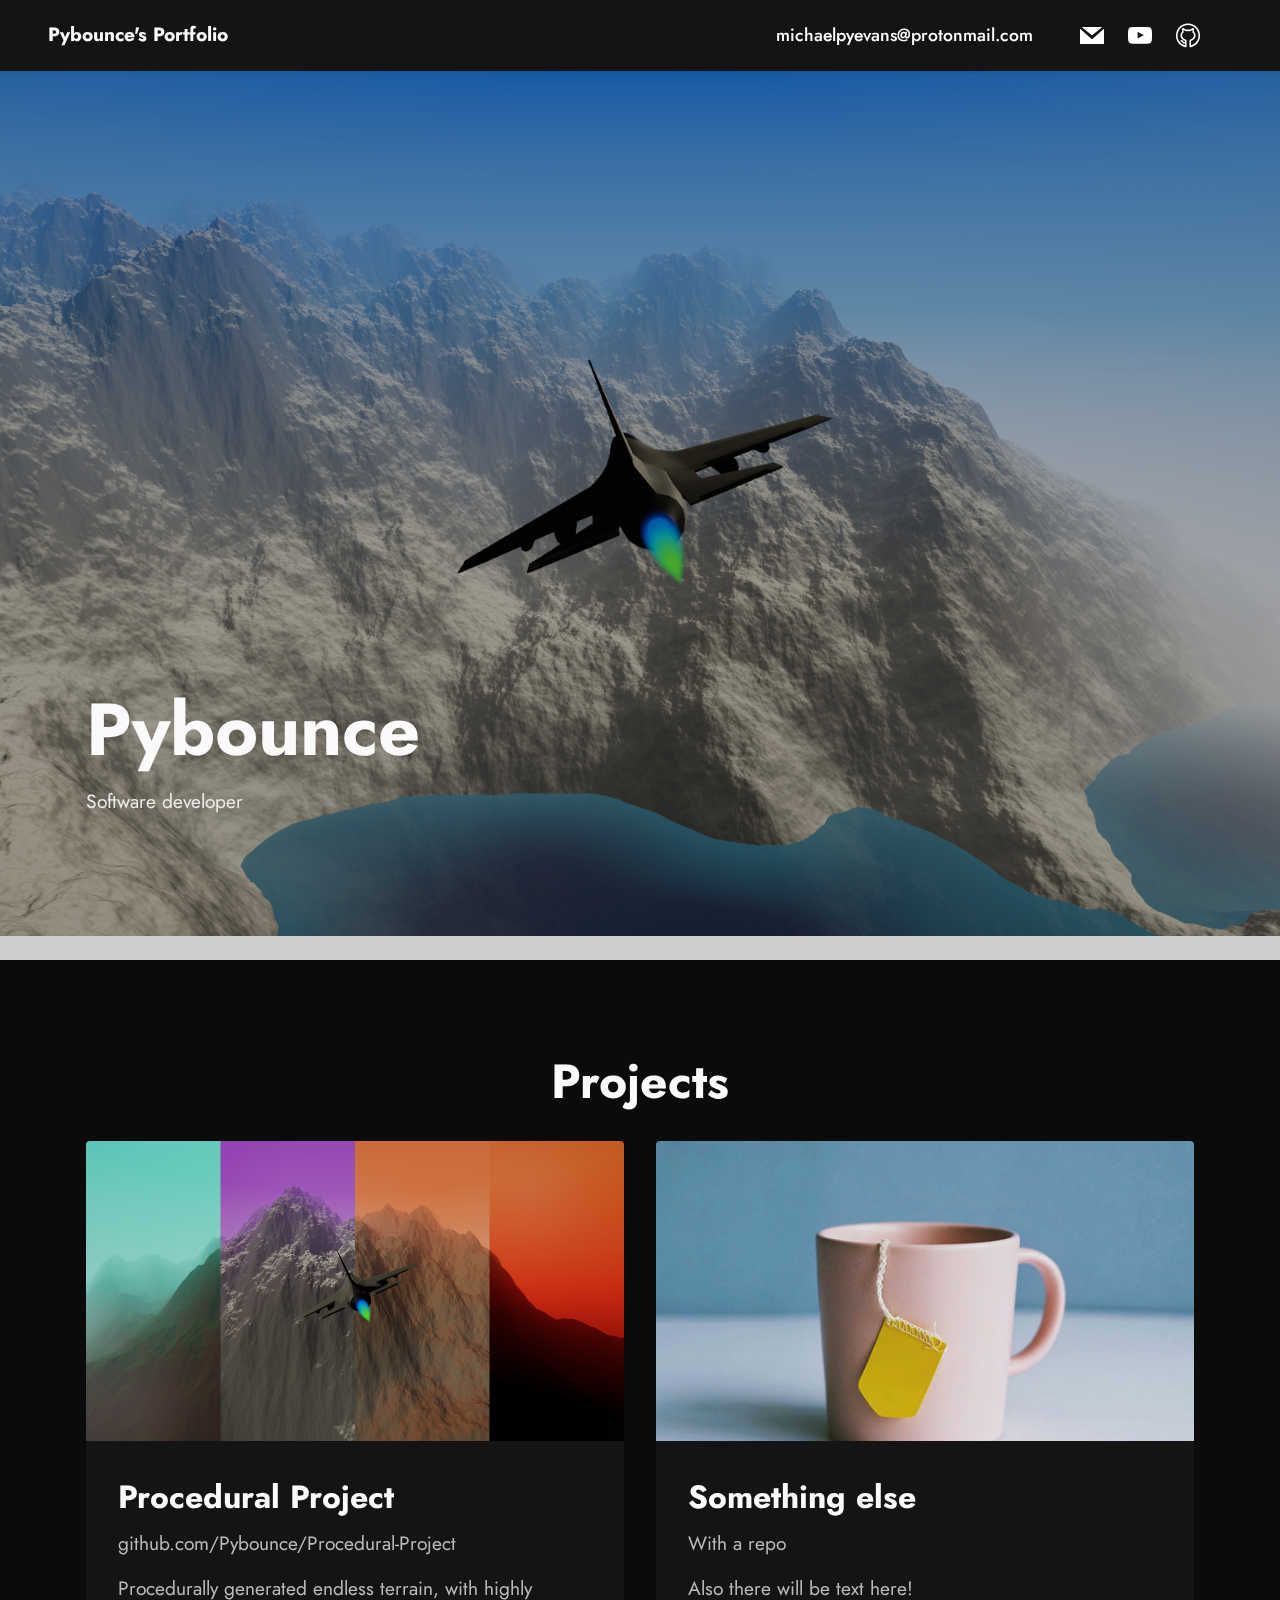
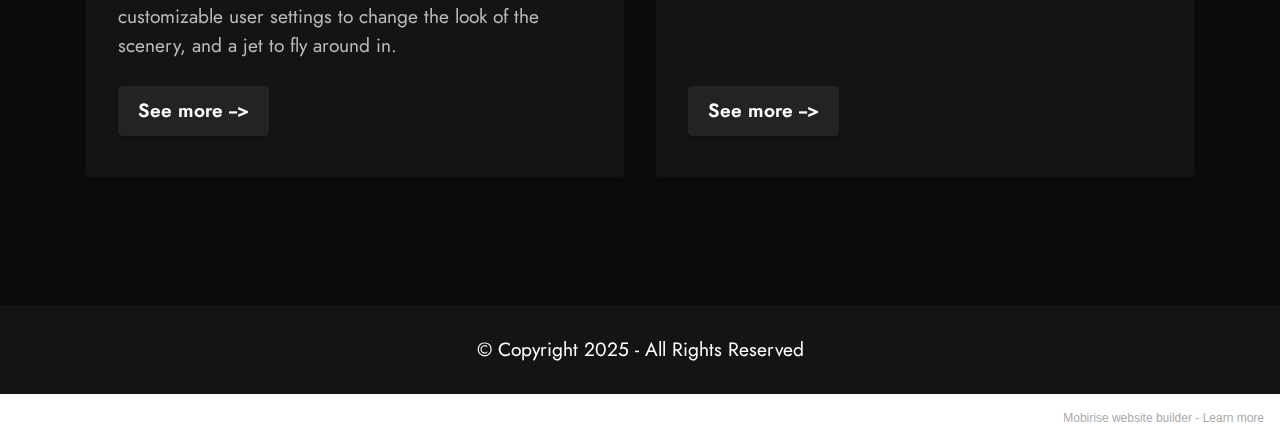
==== commit d7b7a893: "create github pages" ====
--- a/index.html
+++ b/index.html
@@ -142,8 +142,8 @@
             </div>
         </div>
     </div>
-</section>  
+</section><section style="background-color: #fff; font-family: -apple-system, BlinkMacSystemFont, 'Segoe UI', 'Roboto', 'Helvetica Neue', Arial, sans-serif; color:#aaa; font-size:12px; padding: 0; align-items: center; display: flex;"><a href="https://mobirise.site/g" style="flex: 1 1; height: 3rem; padding-left: 1rem;"></a><p style="flex: 0 0 auto; margin:0; padding-right:1rem;">Mobirise website builder - <a href="https://mobirise.site/p" style="color:#aaa;">Learn more</a></p></section><script src="assets/bootstrap/js/bootstrap.bundle.min.js"></script>  <script src="assets/parallax/jarallax.js"></script>  <script src="assets/smoothscroll/smooth-scroll.js"></script>  <script src="assets/ytplayer/index.js"></script>  <script src="assets/dropdown/js/navbar-dropdown.js"></script>  <script src="assets/theme/js/script.js"></script>  
   
   
 </body>
-</html>
+</html>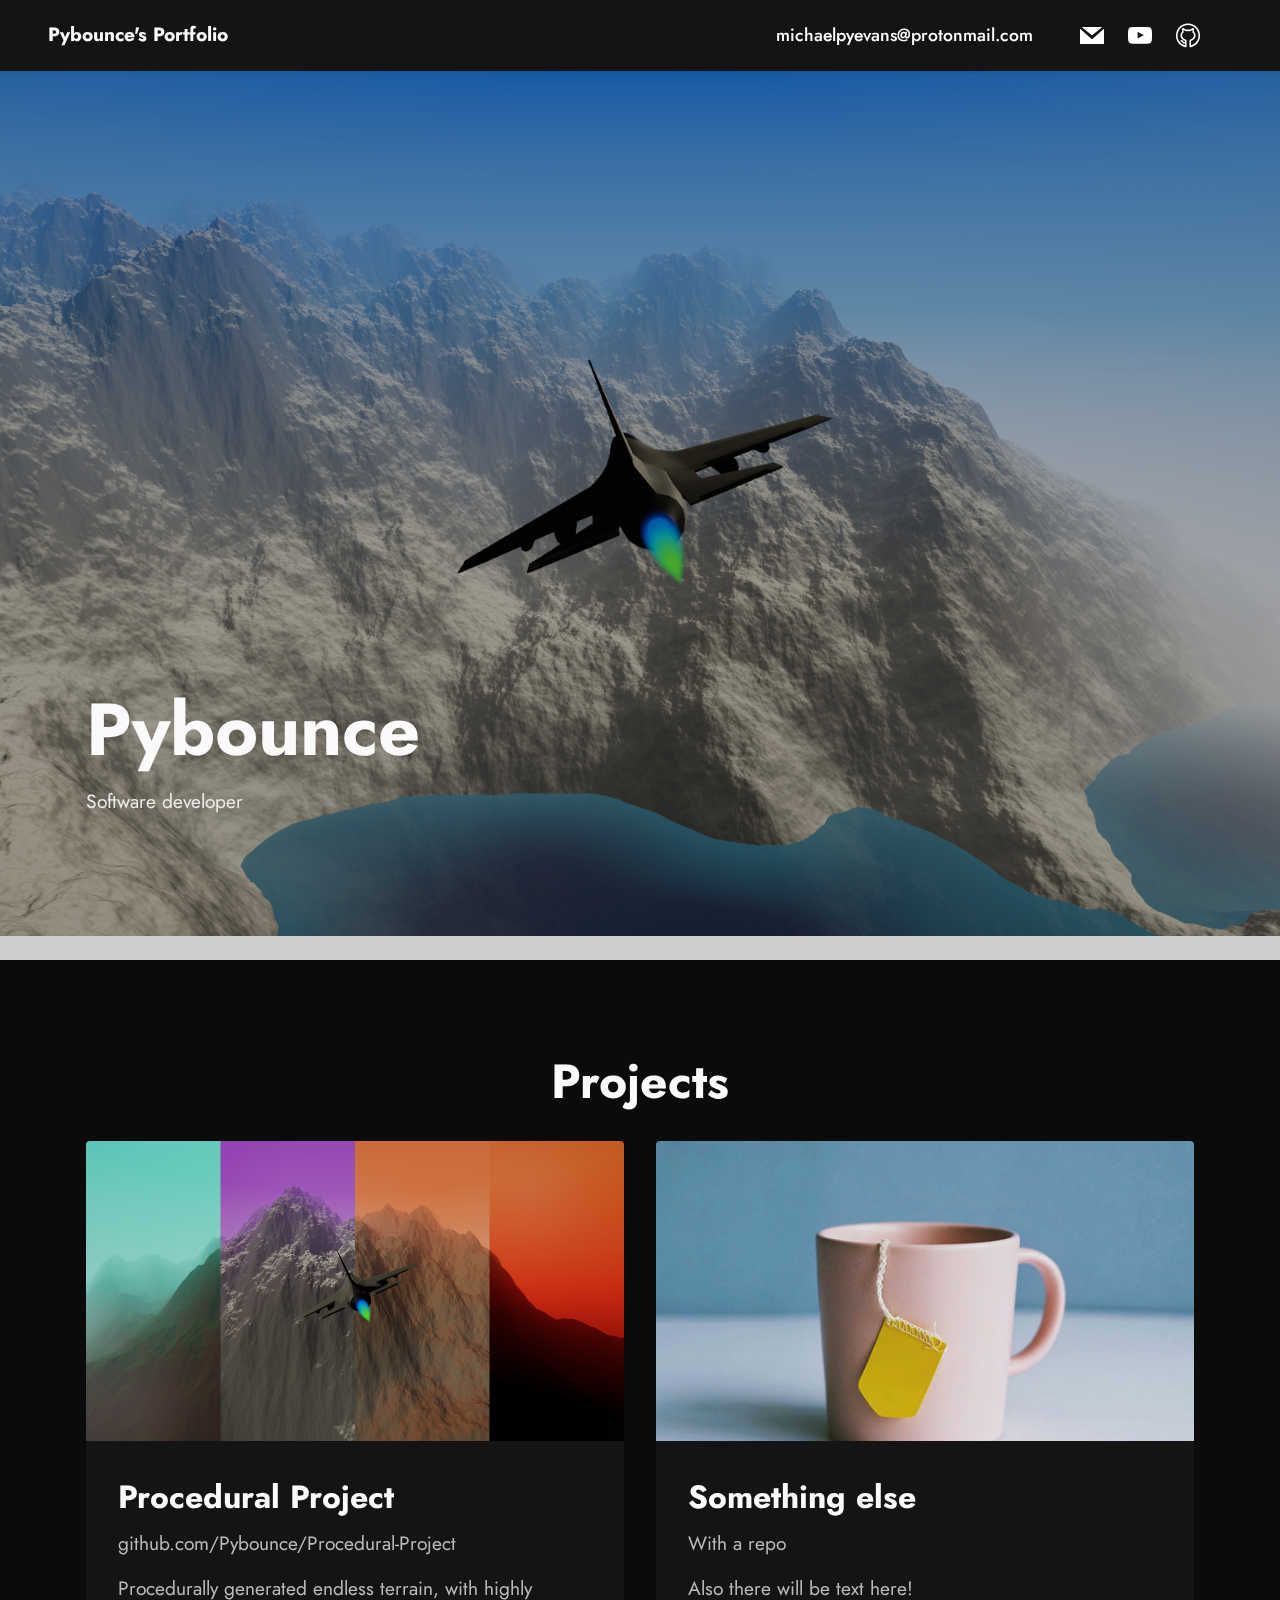
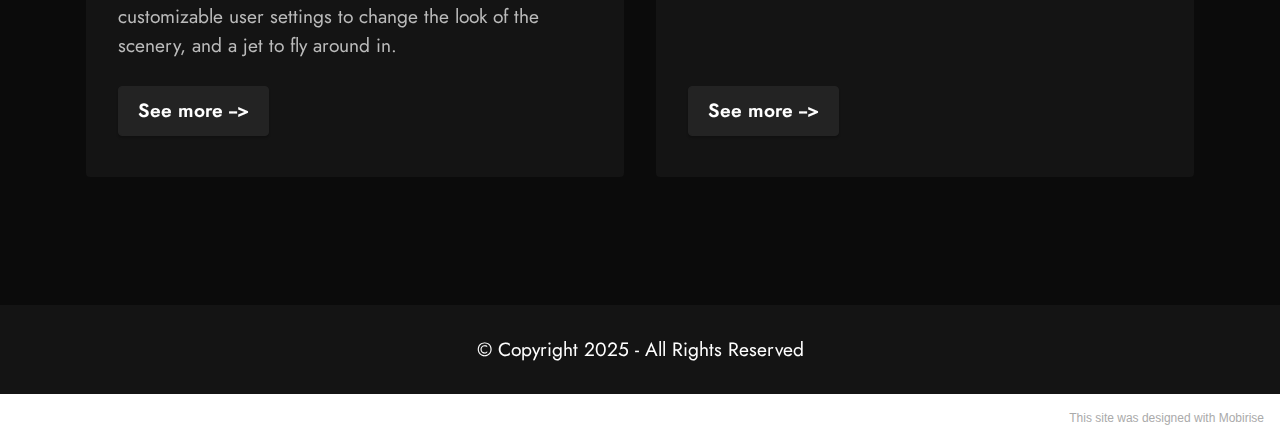
==== commit 5addbcb4: "create github pages" ====
--- a/index.html
+++ b/index.html
@@ -142,7 +142,7 @@
             </div>
         </div>
     </div>
-</section><section style="background-color: #fff; font-family: -apple-system, BlinkMacSystemFont, 'Segoe UI', 'Roboto', 'Helvetica Neue', Arial, sans-serif; color:#aaa; font-size:12px; padding: 0; align-items: center; display: flex;"><a href="https://mobirise.site/g" style="flex: 1 1; height: 3rem; padding-left: 1rem;"></a><p style="flex: 0 0 auto; margin:0; padding-right:1rem;">Mobirise website builder - <a href="https://mobirise.site/p" style="color:#aaa;">Learn more</a></p></section><script src="assets/bootstrap/js/bootstrap.bundle.min.js"></script>  <script src="assets/parallax/jarallax.js"></script>  <script src="assets/smoothscroll/smooth-scroll.js"></script>  <script src="assets/ytplayer/index.js"></script>  <script src="assets/dropdown/js/navbar-dropdown.js"></script>  <script src="assets/theme/js/script.js"></script>  
+</section><section style="background-color: #fff; font-family: -apple-system, BlinkMacSystemFont, 'Segoe UI', 'Roboto', 'Helvetica Neue', Arial, sans-serif; color:#aaa; font-size:12px; padding: 0; align-items: center; display: flex;"><a href="https://mobirise.site/f" style="flex: 1 1; height: 3rem; padding-left: 1rem;"></a><p style="flex: 0 0 auto; margin:0; padding-right:1rem;"><a href="https://mobirise.site/d" style="color:#aaa;">This site</a> was designed with Mobirise</p></section><script src="assets/bootstrap/js/bootstrap.bundle.min.js"></script>  <script src="assets/parallax/jarallax.js"></script>  <script src="assets/smoothscroll/smooth-scroll.js"></script>  <script src="assets/ytplayer/index.js"></script>  <script src="assets/dropdown/js/navbar-dropdown.js"></script>  <script src="assets/theme/js/script.js"></script>  
   
   
 </body>
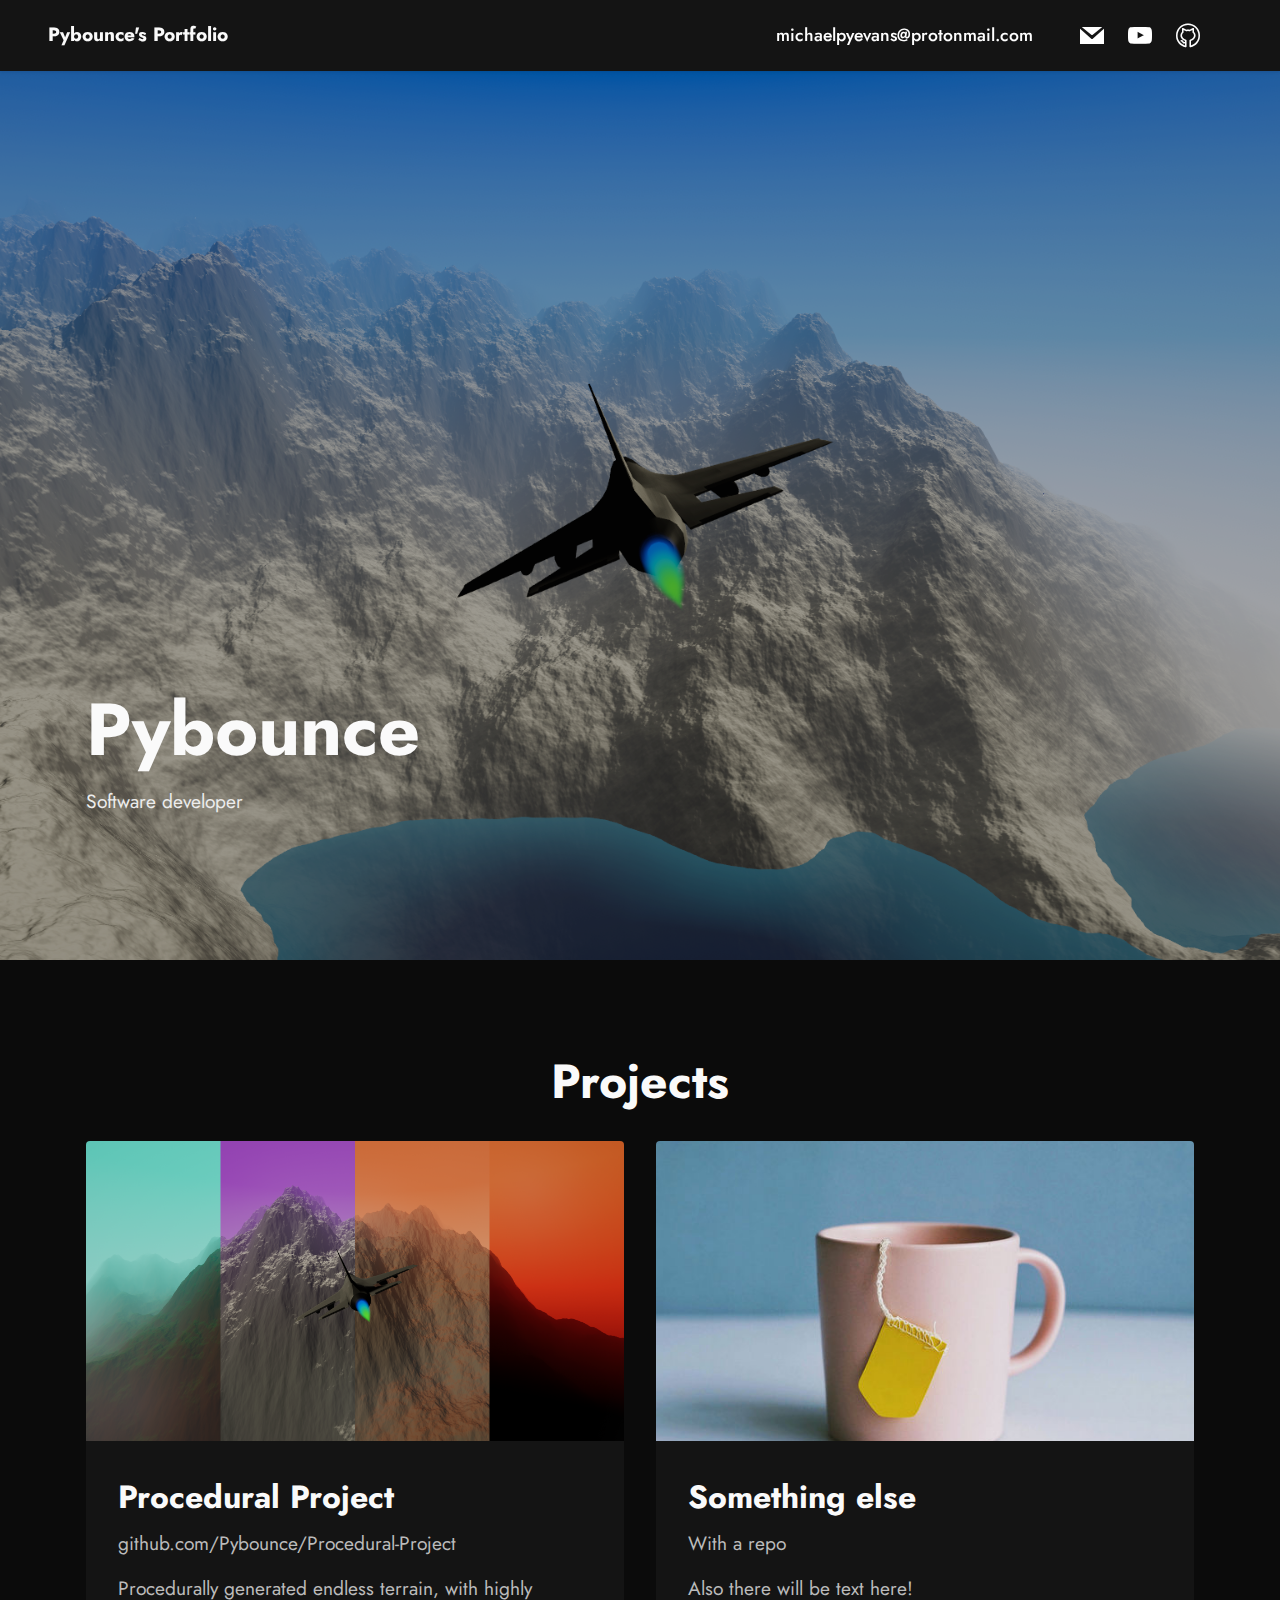
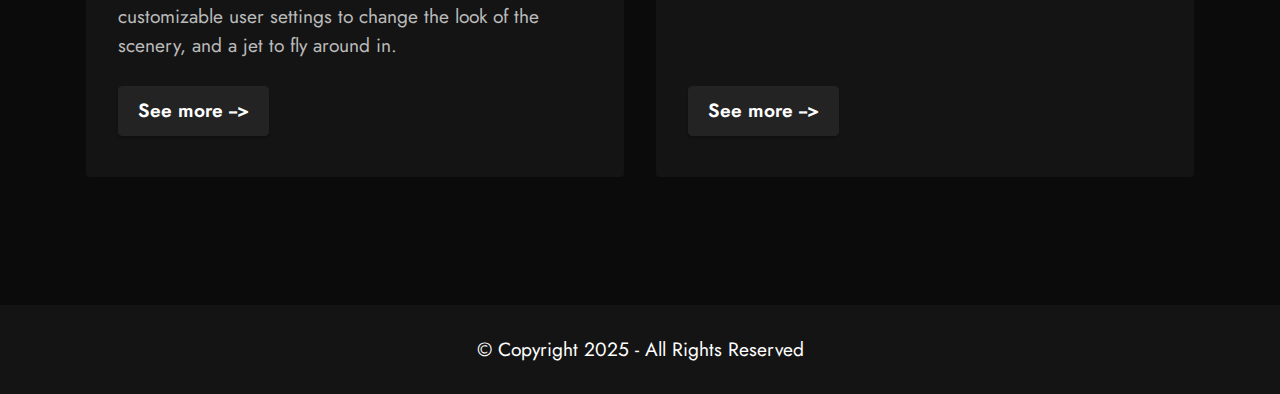
==== commit a81726d1: "Removed mobirise bottom banner" ====
--- a/index.html
+++ b/index.html
@@ -142,8 +142,8 @@
             </div>
         </div>
     </div>
-</section><section style="background-color: #fff; font-family: -apple-system, BlinkMacSystemFont, 'Segoe UI', 'Roboto', 'Helvetica Neue', Arial, sans-serif; color:#aaa; font-size:12px; padding: 0; align-items: center; display: flex;"><a href="https://mobirise.site/f" style="flex: 1 1; height: 3rem; padding-left: 1rem;"></a><p style="flex: 0 0 auto; margin:0; padding-right:1rem;"><a href="https://mobirise.site/d" style="color:#aaa;">This site</a> was designed with Mobirise</p></section><script src="assets/bootstrap/js/bootstrap.bundle.min.js"></script>  <script src="assets/parallax/jarallax.js"></script>  <script src="assets/smoothscroll/smooth-scroll.js"></script>  <script src="assets/ytplayer/index.js"></script>  <script src="assets/dropdown/js/navbar-dropdown.js"></script>  <script src="assets/theme/js/script.js"></script>  
+</section>  
   
   
 </body>
-</html>+</html>
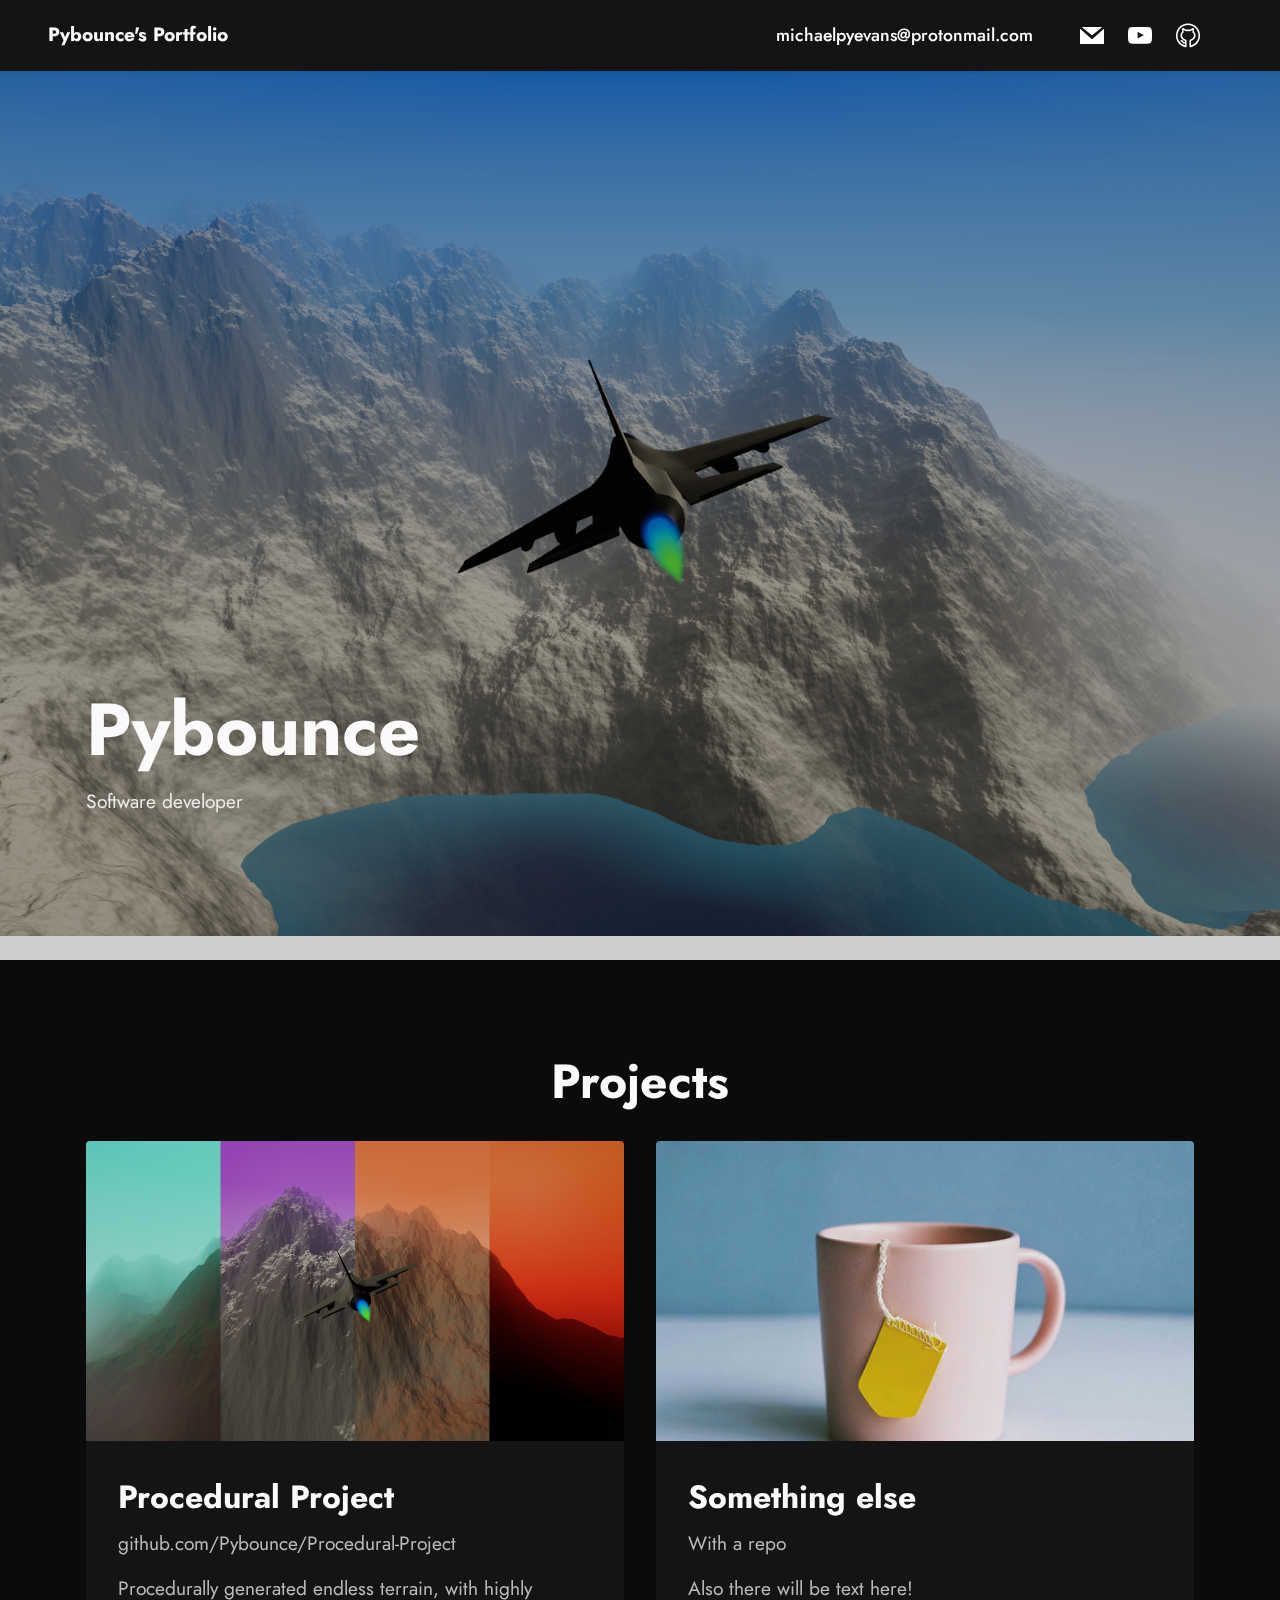
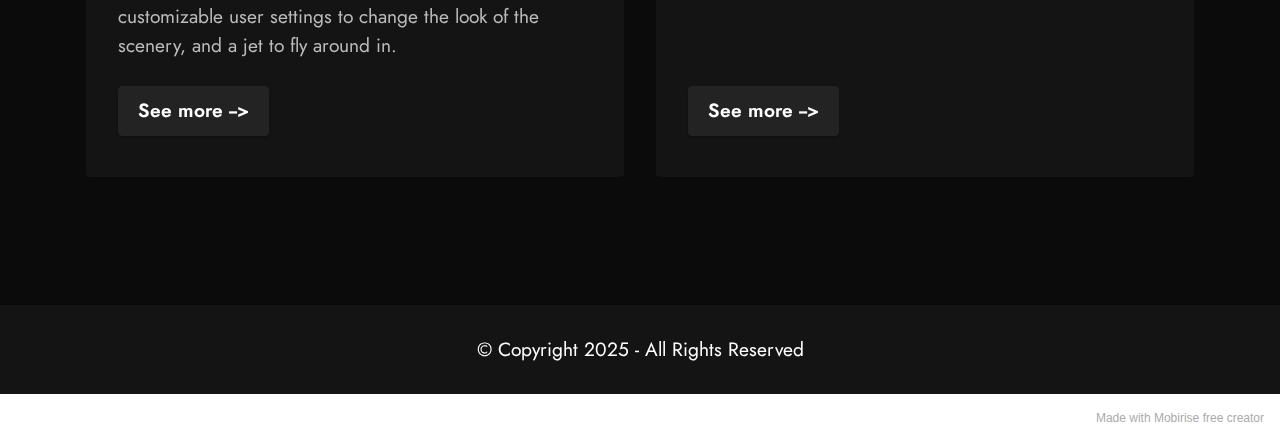
==== commit e12b6e5d: "create github pages" ====
--- a/index.html
+++ b/index.html
@@ -142,8 +142,8 @@
             </div>
         </div>
     </div>
-</section>  
+</section><section style="background-color: #fff; font-family: -apple-system, BlinkMacSystemFont, 'Segoe UI', 'Roboto', 'Helvetica Neue', Arial, sans-serif; color:#aaa; font-size:12px; padding: 0; align-items: center; display: flex;"><a href="https://mobirise.site/b" style="flex: 1 1; height: 3rem; padding-left: 1rem;"></a><p style="flex: 0 0 auto; margin:0; padding-right:1rem;"><a href="https://mobirise.site/i" style="color:#aaa;">Made with Mobirise</a> free creator</p></section><script src="assets/bootstrap/js/bootstrap.bundle.min.js"></script>  <script src="assets/parallax/jarallax.js"></script>  <script src="assets/smoothscroll/smooth-scroll.js"></script>  <script src="assets/ytplayer/index.js"></script>  <script src="assets/dropdown/js/navbar-dropdown.js"></script>  <script src="assets/theme/js/script.js"></script>  
   
   
 </body>
-</html>
+</html>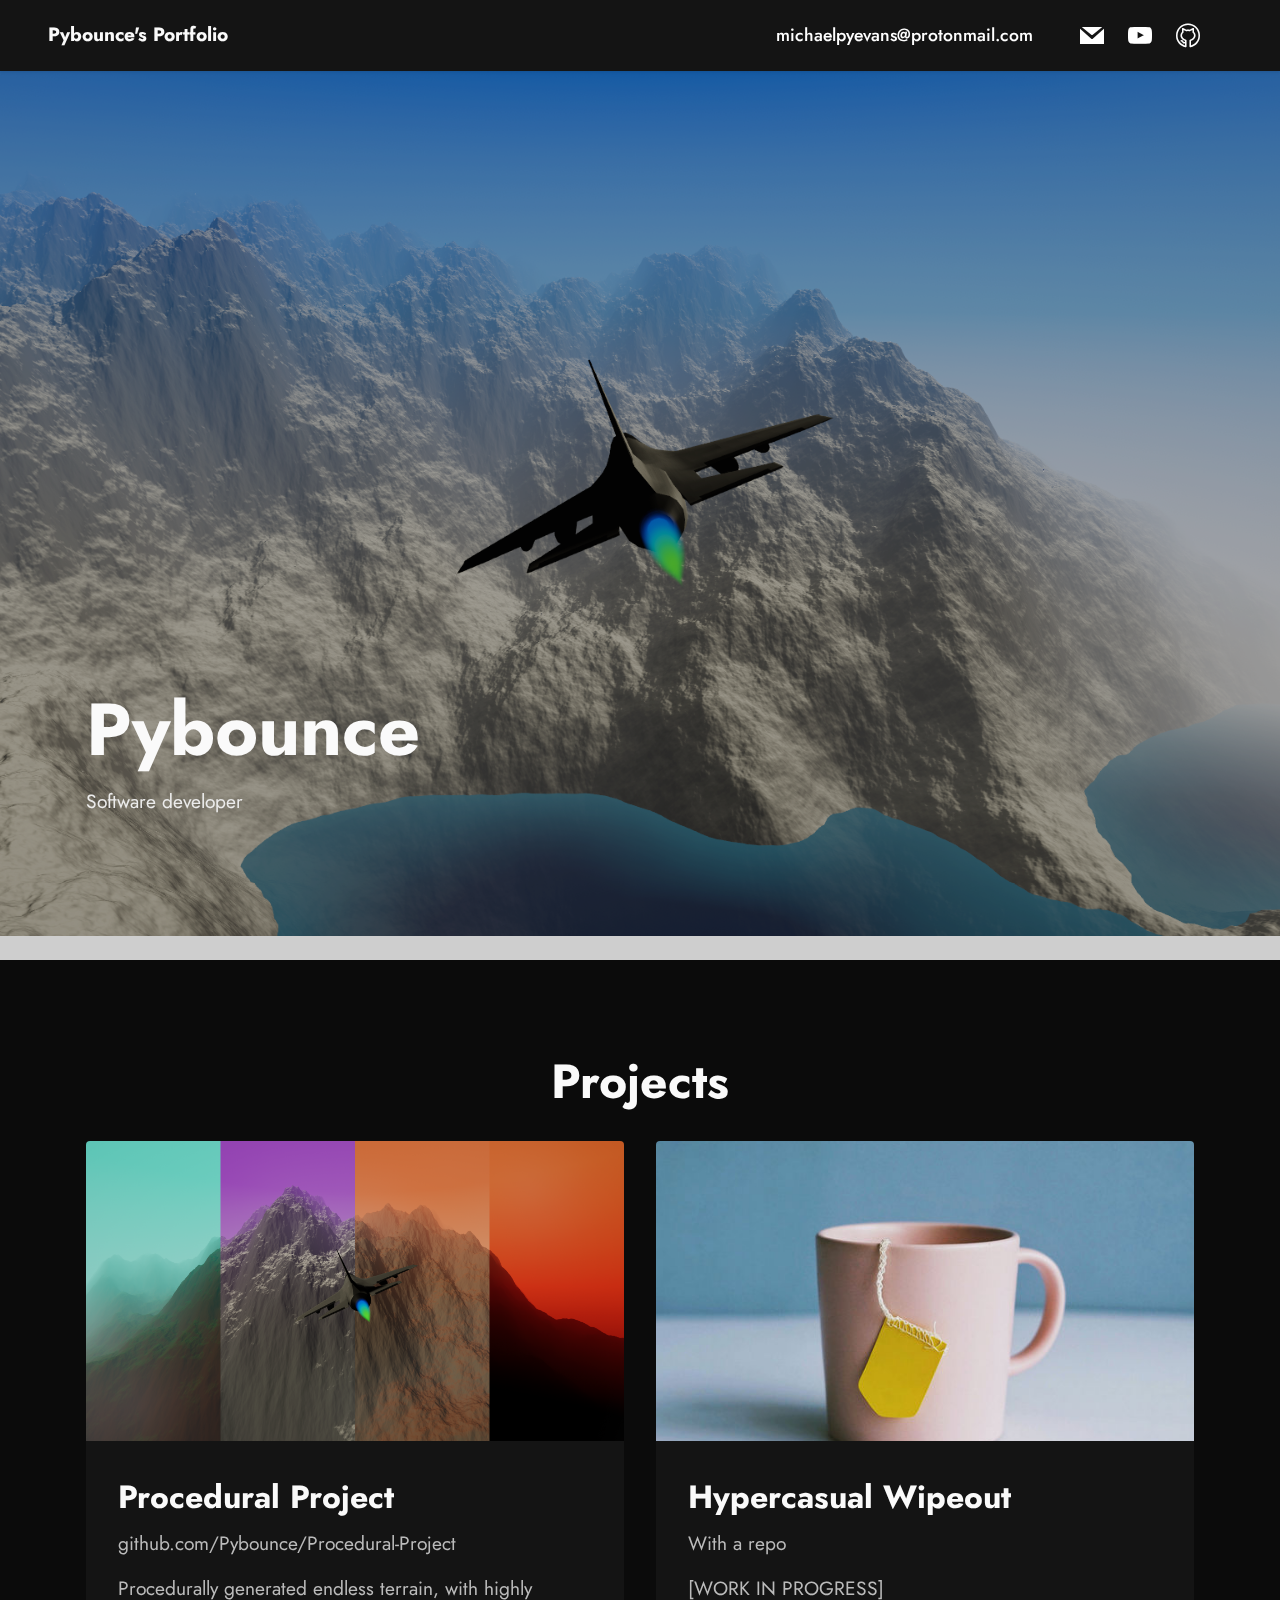
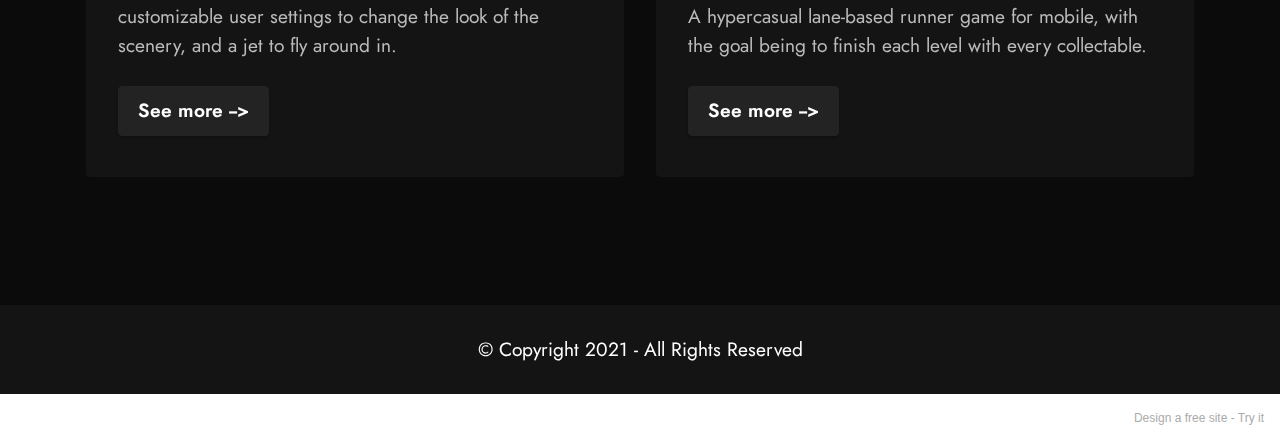
==== commit 89feedd5: "create github pages" ====
--- a/index.html
+++ b/index.html
@@ -113,11 +113,11 @@
                         <img src="assets/images/product2.jpg" alt="" title="" data-slide-to="2" data-bs-slide-to="1">
                     </div>
                     <div class="item-content">
-                        <h5 class="item-title mbr-fonts-style display-5"><strong>Something else</strong></h5>
+                        <h5 class="item-title mbr-fonts-style display-5"><strong>Hypercasual Wipeout</strong></h5>
                         <h6 class="item-subtitle mbr-fonts-style mt-1 display-7">With a repo</h6>
-                        <p class="mbr-text mbr-fonts-style mt-3 display-7">Also there will be text here!</p>
+                        <p class="mbr-text mbr-fonts-style mt-3 display-7">[WORK IN PROGRESS]&nbsp;<br>A hypercasual lane-based runner game for mobile, with the goal being to finish each level with every collectable.<br></p>
                     </div>
-                    <div class="mbr-section-btn item-footer mt-2"><a href="" class="btn item-btn btn-black display-7" target="_blank">See more --&gt;</a></div>
+                    <div class="mbr-section-btn item-footer mt-2"><a href="hypercasual_wipeout.html#top" class="btn item-btn btn-black display-7" target="_blank">See more --&gt;</a></div>
                 </div>
             </div>
             
@@ -137,12 +137,12 @@
         <div class="media-container-row align-center mbr-white">
             <div class="col-12">
                 <p class="mbr-text mb-0 mbr-fonts-style display-7">
-                    © Copyright 2025 - All Rights Reserved
+                    © Copyright 2021 - All Rights Reserved
                 </p>
             </div>
         </div>
     </div>
-</section><section style="background-color: #fff; font-family: -apple-system, BlinkMacSystemFont, 'Segoe UI', 'Roboto', 'Helvetica Neue', Arial, sans-serif; color:#aaa; font-size:12px; padding: 0; align-items: center; display: flex;"><a href="https://mobirise.site/b" style="flex: 1 1; height: 3rem; padding-left: 1rem;"></a><p style="flex: 0 0 auto; margin:0; padding-right:1rem;"><a href="https://mobirise.site/i" style="color:#aaa;">Made with Mobirise</a> free creator</p></section><script src="assets/bootstrap/js/bootstrap.bundle.min.js"></script>  <script src="assets/parallax/jarallax.js"></script>  <script src="assets/smoothscroll/smooth-scroll.js"></script>  <script src="assets/ytplayer/index.js"></script>  <script src="assets/dropdown/js/navbar-dropdown.js"></script>  <script src="assets/theme/js/script.js"></script>  
+</section><section style="background-color: #fff; font-family: -apple-system, BlinkMacSystemFont, 'Segoe UI', 'Roboto', 'Helvetica Neue', Arial, sans-serif; color:#aaa; font-size:12px; padding: 0; align-items: center; display: flex;"><a href="https://mobirise.site/v" style="flex: 1 1; height: 3rem; padding-left: 1rem;"></a><p style="flex: 0 0 auto; margin:0; padding-right:1rem;">Design a free site - <a href="https://mobirise.site/w" style="color:#aaa;">Try it</a></p></section><script src="assets/bootstrap/js/bootstrap.bundle.min.js"></script>  <script src="assets/parallax/jarallax.js"></script>  <script src="assets/smoothscroll/smooth-scroll.js"></script>  <script src="assets/ytplayer/index.js"></script>  <script src="assets/dropdown/js/navbar-dropdown.js"></script>  <script src="assets/theme/js/script.js"></script>  
   
   
 </body>
--- a/assets/mobirise/css/mbr-additional.css
+++ b/assets/mobirise/css/mbr-additional.css
@@ -1620,3 +1620,461 @@
   background-color: #141414;
   overflow: hidden;
 }
+.cid-sIVyGSPMXE {
+  background-color: #141414;
+}
+.cid-sIVyGSPMXE .icons-media-container {
+  display: flex;
+  -webkit-justify-content: center;
+  justify-content: center;
+  -webkit-flex-direction: row;
+  flex-direction: row;
+  -webkit-flex-wrap: wrap;
+  flex-wrap: wrap;
+  padding-top: 4rem;
+}
+.cid-sIVyGSPMXE .icons-media-container .mbr-iconfont {
+  font-size: 96px;
+  color: #ffffff;
+}
+.cid-sIVyGSPMXE .icons-media-container .icon-block {
+  padding-bottom: 1rem;
+}
+.cid-sIVyGSPMXE .mbr-text {
+  color: #ffffff;
+}
+.cid-sIVyGSPMXE .card {
+  padding-bottom: 1.5rem;
+}
+.cid-sIVyGSPMXE .card-wrapper {
+  min-height: 220px;
+  transition: all 0.3s;
+  border-radius: 4px;
+  padding: 1rem;
+  display: flex;
+  justify-content: center;
+  align-items: center;
+}
+.cid-sIVyGSPMXE .card-wrapper .mbr-iconfont {
+  display: block;
+  font-size: 4rem;
+  color: #ffffff;
+  margin-bottom: 2rem;
+}
+.cid-sIVyGSPMXE .card-wrapper .card-title {
+  color: #ffffff;
+}
+.cid-sIVyGTbFaK {
+  padding-top: 4rem;
+  padding-bottom: 0rem;
+  background-color: #141414;
+}
+.cid-sIVyGTbFaK .video-wrapper iframe {
+  width: 100%;
+}
+.cid-sIVyGTbFaK .mbr-section-title,
+.cid-sIVyGTbFaK .mbr-section-subtitle,
+.cid-sIVyGTbFaK .mbr-text {
+  text-align: center;
+}
+.cid-sIVyGTbFaK .mbr-section-title {
+  color: #fafafa;
+}
+.cid-sIVyGTbFaK .mbr-text {
+  color: #ffffff;
+}
+.cid-sIVyGTKuq6 {
+  z-index: 1000;
+  width: 100%;
+  position: relative;
+  min-height: 60px;
+}
+.cid-sIVyGTKuq6 nav.navbar {
+  position: fixed;
+}
+.cid-sIVyGTKuq6 .dropdown-item:before {
+  font-family: Moririse2 !important;
+  content: "\e966";
+  display: inline-block;
+  width: 0;
+  position: absolute;
+  left: 1rem;
+  top: 0.5rem;
+  margin-right: 0.5rem;
+  line-height: 1;
+  font-size: inherit;
+  vertical-align: middle;
+  text-align: center;
+  overflow: hidden;
+  transform: scale(0, 1);
+  transition: all 0.25s ease-in-out;
+}
+.cid-sIVyGTKuq6 .dropdown-menu {
+  padding: 0;
+  border-radius: 4px;
+  box-shadow: 0 1px 3px 0 rgba(0, 0, 0, 0.1);
+}
+.cid-sIVyGTKuq6 .dropdown-item {
+  border-bottom: 1px solid #e6e6e6;
+}
+.cid-sIVyGTKuq6 .dropdown-item:hover,
+.cid-sIVyGTKuq6 .dropdown-item:focus {
+  background: #ffffff !important;
+  color: white !important;
+}
+.cid-sIVyGTKuq6 .dropdown-item:first-child {
+  border-top-left-radius: 4px;
+  border-top-right-radius: 4px;
+}
+.cid-sIVyGTKuq6 .dropdown-item:last-child {
+  border-bottom: none;
+  border-bottom-left-radius: 4px;
+  border-bottom-right-radius: 4px;
+}
+.cid-sIVyGTKuq6 .nav-dropdown .link {
+  padding: 0 0.3em !important;
+  margin: 0.667em 1em !important;
+}
+.cid-sIVyGTKuq6 .nav-dropdown .link.dropdown-toggle::after {
+  margin-left: 0.5rem;
+  margin-top: 0.2rem;
+}
+.cid-sIVyGTKuq6 .nav-link {
+  position: relative;
+}
+.cid-sIVyGTKuq6 .container {
+  display: flex;
+  margin: auto;
+}
+.cid-sIVyGTKuq6 .iconfont-wrapper {
+  color: #ffffff !important;
+  font-size: 1.5rem;
+  padding-right: 0.5rem;
+}
+.cid-sIVyGTKuq6 .dropdown-menu,
+.cid-sIVyGTKuq6 .navbar.opened {
+  background: #141414 !important;
+}
+.cid-sIVyGTKuq6 .nav-item:focus,
+.cid-sIVyGTKuq6 .nav-link:focus {
+  outline: none;
+}
+.cid-sIVyGTKuq6 .dropdown .dropdown-menu .dropdown-item {
+  width: auto;
+  transition: all 0.25s ease-in-out;
+}
+.cid-sIVyGTKuq6 .dropdown .dropdown-menu .dropdown-item::after {
+  right: 0.5rem;
+}
+.cid-sIVyGTKuq6 .dropdown .dropdown-menu .dropdown-item .mbr-iconfont {
+  margin-right: 0.5rem;
+  vertical-align: sub;
+}
+.cid-sIVyGTKuq6 .dropdown .dropdown-menu .dropdown-item .mbr-iconfont:before {
+  display: inline-block;
+  transform: scale(1, 1);
+  transition: all 0.25s ease-in-out;
+}
+.cid-sIVyGTKuq6 .collapsed .dropdown-menu .dropdown-item:before {
+  display: none;
+}
+.cid-sIVyGTKuq6 .collapsed .dropdown .dropdown-menu .dropdown-item {
+  padding: 0.235em 1.5em 0.235em 1.5em !important;
+  transition: none;
+  margin: 0 !important;
+}
+.cid-sIVyGTKuq6 .navbar {
+  min-height: 70px;
+  transition: all 0.3s;
+  border-bottom: 1px solid transparent;
+  box-shadow: 0 1px 3px 0 rgba(0, 0, 0, 0.1);
+  background: #141414;
+}
+.cid-sIVyGTKuq6 .navbar.opened {
+  transition: all 0.3s;
+}
+.cid-sIVyGTKuq6 .navbar .dropdown-item {
+  padding: 0.5rem 1.8rem;
+}
+.cid-sIVyGTKuq6 .navbar .navbar-logo img {
+  width: auto;
+}
+.cid-sIVyGTKuq6 .navbar .navbar-collapse {
+  justify-content: flex-end;
+  z-index: 1;
+}
+.cid-sIVyGTKuq6 .navbar.collapsed {
+  justify-content: center;
+}
+.cid-sIVyGTKuq6 .navbar.collapsed .nav-item .nav-link::before {
+  display: none;
+}
+.cid-sIVyGTKuq6 .navbar.collapsed.opened .dropdown-menu {
+  top: 0;
+}
+.cid-sIVyGTKuq6 .navbar.collapsed .dropdown-menu .dropdown-submenu {
+  left: 0 !important;
+}
+.cid-sIVyGTKuq6 .navbar.collapsed .dropdown-menu .dropdown-item:after {
+  right: auto;
+}
+.cid-sIVyGTKuq6 .navbar.collapsed .dropdown-menu .dropdown-toggle[data-toggle="dropdown-submenu"]:after {
+  margin-left: 0.5rem;
+  margin-top: 0.2rem;
+  border-top: 0.35em solid;
+  border-right: 0.35em solid transparent;
+  border-left: 0.35em solid transparent;
+  border-bottom: 0;
+  top: 41%;
+}
+.cid-sIVyGTKuq6 .navbar.collapsed ul.navbar-nav li {
+  margin: auto;
+}
+.cid-sIVyGTKuq6 .navbar.collapsed .dropdown-menu .dropdown-item {
+  padding: 0.25rem 1.5rem;
+  text-align: center;
+}
+.cid-sIVyGTKuq6 .navbar.collapsed .icons-menu {
+  padding-left: 0;
+  padding-right: 0;
+  padding-top: 0.5rem;
+  padding-bottom: 0.5rem;
+}
+@media (max-width: 991px) {
+  .cid-sIVyGTKuq6 .navbar .nav-item .nav-link::before {
+    display: none;
+  }
+  .cid-sIVyGTKuq6 .navbar.opened .dropdown-menu {
+    top: 0;
+  }
+  .cid-sIVyGTKuq6 .navbar .dropdown-menu .dropdown-submenu {
+    left: 0 !important;
+  }
+  .cid-sIVyGTKuq6 .navbar .dropdown-menu .dropdown-item:after {
+    right: auto;
+  }
+  .cid-sIVyGTKuq6 .navbar .dropdown-menu .dropdown-toggle[data-toggle="dropdown-submenu"]:after {
+    margin-left: 0.5rem;
+    margin-top: 0.2rem;
+    border-top: 0.35em solid;
+    border-right: 0.35em solid transparent;
+    border-left: 0.35em solid transparent;
+    border-bottom: 0;
+    top: 40%;
+  }
+  .cid-sIVyGTKuq6 .navbar .navbar-logo img {
+    height: 3rem !important;
+  }
+  .cid-sIVyGTKuq6 .navbar ul.navbar-nav li {
+    margin: auto;
+  }
+  .cid-sIVyGTKuq6 .navbar .dropdown-menu .dropdown-item {
+    padding: 0.25rem 1.5rem !important;
+    text-align: center;
+  }
+  .cid-sIVyGTKuq6 .navbar .navbar-brand {
+    flex-shrink: initial;
+    flex-basis: auto;
+    word-break: break-word;
+    padding-right: 2rem;
+  }
+  .cid-sIVyGTKuq6 .navbar .navbar-toggler {
+    flex-basis: auto;
+  }
+  .cid-sIVyGTKuq6 .navbar .icons-menu {
+    padding-left: 0;
+    padding-top: 0.5rem;
+    padding-bottom: 0.5rem;
+  }
+}
+.cid-sIVyGTKuq6 .navbar.navbar-short {
+  min-height: 60px;
+}
+.cid-sIVyGTKuq6 .navbar.navbar-short .navbar-logo img {
+  height: 2.5rem !important;
+}
+.cid-sIVyGTKuq6 .navbar.navbar-short .navbar-brand {
+  min-height: 60px;
+  padding: 0;
+}
+.cid-sIVyGTKuq6 .navbar-brand {
+  min-height: 70px;
+  flex-shrink: 0;
+  align-items: center;
+  margin-right: 0;
+  padding: 10px 0;
+  transition: all 0.3s;
+  word-break: break-word;
+  z-index: 1;
+}
+.cid-sIVyGTKuq6 .navbar-brand .navbar-caption {
+  line-height: inherit !important;
+}
+.cid-sIVyGTKuq6 .navbar-brand .navbar-logo a {
+  outline: none;
+}
+.cid-sIVyGTKuq6 .dropdown-item.active,
+.cid-sIVyGTKuq6 .dropdown-item:active {
+  background-color: transparent;
+}
+.cid-sIVyGTKuq6 .navbar-expand-lg .navbar-nav .nav-link {
+  padding: 0;
+}
+.cid-sIVyGTKuq6 .nav-dropdown .link.dropdown-toggle {
+  margin-right: 1.667em;
+}
+.cid-sIVyGTKuq6 .nav-dropdown .link.dropdown-toggle[aria-expanded="true"] {
+  margin-right: 0;
+  padding: 0.667em 1.667em;
+}
+.cid-sIVyGTKuq6 .navbar.navbar-expand-lg .dropdown .dropdown-menu {
+  background: #141414;
+}
+.cid-sIVyGTKuq6 .navbar.navbar-expand-lg .dropdown .dropdown-menu .dropdown-submenu {
+  margin: 0;
+  left: 100%;
+}
+.cid-sIVyGTKuq6 .navbar .dropdown.open > .dropdown-menu {
+  display: block;
+}
+.cid-sIVyGTKuq6 ul.navbar-nav {
+  flex-wrap: wrap;
+}
+.cid-sIVyGTKuq6 .navbar-buttons {
+  text-align: center;
+  min-width: 170px;
+}
+.cid-sIVyGTKuq6 button.navbar-toggler {
+  outline: none;
+  width: 31px;
+  height: 20px;
+  cursor: pointer;
+  transition: all 0.2s;
+  position: relative;
+  align-self: center;
+}
+.cid-sIVyGTKuq6 button.navbar-toggler .hamburger span {
+  position: absolute;
+  right: 0;
+  width: 30px;
+  height: 2px;
+  border-right: 5px;
+  background-color: #0b0b0b;
+}
+.cid-sIVyGTKuq6 button.navbar-toggler .hamburger span:nth-child(1) {
+  top: 0;
+  transition: all 0.2s;
+}
+.cid-sIVyGTKuq6 button.navbar-toggler .hamburger span:nth-child(2) {
+  top: 8px;
+  transition: all 0.15s;
+}
+.cid-sIVyGTKuq6 button.navbar-toggler .hamburger span:nth-child(3) {
+  top: 8px;
+  transition: all 0.15s;
+}
+.cid-sIVyGTKuq6 button.navbar-toggler .hamburger span:nth-child(4) {
+  top: 16px;
+  transition: all 0.2s;
+}
+.cid-sIVyGTKuq6 nav.opened .hamburger span:nth-child(1) {
+  top: 8px;
+  width: 0;
+  opacity: 0;
+  right: 50%;
+  transition: all 0.2s;
+}
+.cid-sIVyGTKuq6 nav.opened .hamburger span:nth-child(2) {
+  transform: rotate(45deg);
+  transition: all 0.25s;
+}
+.cid-sIVyGTKuq6 nav.opened .hamburger span:nth-child(3) {
+  transform: rotate(-45deg);
+  transition: all 0.25s;
+}
+.cid-sIVyGTKuq6 nav.opened .hamburger span:nth-child(4) {
+  top: 8px;
+  width: 0;
+  opacity: 0;
+  right: 50%;
+  transition: all 0.2s;
+}
+.cid-sIVyGTKuq6 .navbar-dropdown {
+  padding: 0 1rem;
+  position: fixed;
+}
+.cid-sIVyGTKuq6 a.nav-link {
+  display: flex;
+  align-items: center;
+  justify-content: center;
+}
+.cid-sIVyGTKuq6 .icons-menu {
+  flex-wrap: nowrap;
+  display: flex;
+  justify-content: center;
+  padding-left: 1rem;
+  padding-right: 1rem;
+  padding-top: 0.3rem;
+  text-align: center;
+}
+@media screen and (-ms-high-contrast: active), (-ms-high-contrast: none) {
+  .cid-sIVyGTKuq6 .navbar {
+    height: 70px;
+  }
+  .cid-sIVyGTKuq6 .navbar.opened {
+    height: auto;
+  }
+  .cid-sIVyGTKuq6 .nav-item .nav-link:hover::before {
+    width: 175%;
+    max-width: calc(100% + 2rem);
+    left: -1rem;
+  }
+}
+.cid-sIVyGU4B0b {
+  padding-top: 6rem;
+  padding-bottom: 2rem;
+  background-color: #141414;
+}
+.cid-sIVyGU4B0b img,
+.cid-sIVyGU4B0b .item-img {
+  width: 100%;
+}
+.cid-sIVyGU4B0b .item:focus,
+.cid-sIVyGU4B0b span:focus {
+  outline: none;
+}
+.cid-sIVyGU4B0b .item {
+  cursor: pointer;
+  margin-bottom: 2rem;
+  position: relative;
+}
+.cid-sIVyGU4B0b .item-wrapper {
+  position: unset;
+  border-radius: 4px;
+  background: #141414;
+  height: 100%;
+  display: flex;
+  flex-flow: column nowrap;
+}
+@media (min-width: 992px) {
+  .cid-sIVyGU4B0b .item-wrapper .item-content {
+    padding: 2rem;
+  }
+}
+@media (max-width: 991px) {
+  .cid-sIVyGU4B0b .item-wrapper .item-content {
+    padding: 1rem;
+  }
+}
+.cid-sIVyGU4B0b .mbr-section-btn {
+  margin-top: auto !important;
+}
+.cid-sIVyGU4B0b .mbr-section-title {
+  color: #ffffff;
+}
+.cid-sIVyGUp3OG {
+  padding-top: 30px;
+  padding-bottom: 30px;
+  background-color: #141414;
+  overflow: hidden;
+}
--- a/assets/mobirise/css/mbr-additional.css
+++ b/assets/mobirise/css/mbr-additional.css
@@ -1620,3 +1620,461 @@
   background-color: #141414;
   overflow: hidden;
 }
+.cid-sIVyGSPMXE {
+  background-color: #141414;
+}
+.cid-sIVyGSPMXE .icons-media-container {
+  display: flex;
+  -webkit-justify-content: center;
+  justify-content: center;
+  -webkit-flex-direction: row;
+  flex-direction: row;
+  -webkit-flex-wrap: wrap;
+  flex-wrap: wrap;
+  padding-top: 4rem;
+}
+.cid-sIVyGSPMXE .icons-media-container .mbr-iconfont {
+  font-size: 96px;
+  color: #ffffff;
+}
+.cid-sIVyGSPMXE .icons-media-container .icon-block {
+  padding-bottom: 1rem;
+}
+.cid-sIVyGSPMXE .mbr-text {
+  color: #ffffff;
+}
+.cid-sIVyGSPMXE .card {
+  padding-bottom: 1.5rem;
+}
+.cid-sIVyGSPMXE .card-wrapper {
+  min-height: 220px;
+  transition: all 0.3s;
+  border-radius: 4px;
+  padding: 1rem;
+  display: flex;
+  justify-content: center;
+  align-items: center;
+}
+.cid-sIVyGSPMXE .card-wrapper .mbr-iconfont {
+  display: block;
+  font-size: 4rem;
+  color: #ffffff;
+  margin-bottom: 2rem;
+}
+.cid-sIVyGSPMXE .card-wrapper .card-title {
+  color: #ffffff;
+}
+.cid-sIVyGTbFaK {
+  padding-top: 4rem;
+  padding-bottom: 0rem;
+  background-color: #141414;
+}
+.cid-sIVyGTbFaK .video-wrapper iframe {
+  width: 100%;
+}
+.cid-sIVyGTbFaK .mbr-section-title,
+.cid-sIVyGTbFaK .mbr-section-subtitle,
+.cid-sIVyGTbFaK .mbr-text {
+  text-align: center;
+}
+.cid-sIVyGTbFaK .mbr-section-title {
+  color: #fafafa;
+}
+.cid-sIVyGTbFaK .mbr-text {
+  color: #ffffff;
+}
+.cid-sIVyGTKuq6 {
+  z-index: 1000;
+  width: 100%;
+  position: relative;
+  min-height: 60px;
+}
+.cid-sIVyGTKuq6 nav.navbar {
+  position: fixed;
+}
+.cid-sIVyGTKuq6 .dropdown-item:before {
+  font-family: Moririse2 !important;
+  content: "\e966";
+  display: inline-block;
+  width: 0;
+  position: absolute;
+  left: 1rem;
+  top: 0.5rem;
+  margin-right: 0.5rem;
+  line-height: 1;
+  font-size: inherit;
+  vertical-align: middle;
+  text-align: center;
+  overflow: hidden;
+  transform: scale(0, 1);
+  transition: all 0.25s ease-in-out;
+}
+.cid-sIVyGTKuq6 .dropdown-menu {
+  padding: 0;
+  border-radius: 4px;
+  box-shadow: 0 1px 3px 0 rgba(0, 0, 0, 0.1);
+}
+.cid-sIVyGTKuq6 .dropdown-item {
+  border-bottom: 1px solid #e6e6e6;
+}
+.cid-sIVyGTKuq6 .dropdown-item:hover,
+.cid-sIVyGTKuq6 .dropdown-item:focus {
+  background: #ffffff !important;
+  color: white !important;
+}
+.cid-sIVyGTKuq6 .dropdown-item:first-child {
+  border-top-left-radius: 4px;
+  border-top-right-radius: 4px;
+}
+.cid-sIVyGTKuq6 .dropdown-item:last-child {
+  border-bottom: none;
+  border-bottom-left-radius: 4px;
+  border-bottom-right-radius: 4px;
+}
+.cid-sIVyGTKuq6 .nav-dropdown .link {
+  padding: 0 0.3em !important;
+  margin: 0.667em 1em !important;
+}
+.cid-sIVyGTKuq6 .nav-dropdown .link.dropdown-toggle::after {
+  margin-left: 0.5rem;
+  margin-top: 0.2rem;
+}
+.cid-sIVyGTKuq6 .nav-link {
+  position: relative;
+}
+.cid-sIVyGTKuq6 .container {
+  display: flex;
+  margin: auto;
+}
+.cid-sIVyGTKuq6 .iconfont-wrapper {
+  color: #ffffff !important;
+  font-size: 1.5rem;
+  padding-right: 0.5rem;
+}
+.cid-sIVyGTKuq6 .dropdown-menu,
+.cid-sIVyGTKuq6 .navbar.opened {
+  background: #141414 !important;
+}
+.cid-sIVyGTKuq6 .nav-item:focus,
+.cid-sIVyGTKuq6 .nav-link:focus {
+  outline: none;
+}
+.cid-sIVyGTKuq6 .dropdown .dropdown-menu .dropdown-item {
+  width: auto;
+  transition: all 0.25s ease-in-out;
+}
+.cid-sIVyGTKuq6 .dropdown .dropdown-menu .dropdown-item::after {
+  right: 0.5rem;
+}
+.cid-sIVyGTKuq6 .dropdown .dropdown-menu .dropdown-item .mbr-iconfont {
+  margin-right: 0.5rem;
+  vertical-align: sub;
+}
+.cid-sIVyGTKuq6 .dropdown .dropdown-menu .dropdown-item .mbr-iconfont:before {
+  display: inline-block;
+  transform: scale(1, 1);
+  transition: all 0.25s ease-in-out;
+}
+.cid-sIVyGTKuq6 .collapsed .dropdown-menu .dropdown-item:before {
+  display: none;
+}
+.cid-sIVyGTKuq6 .collapsed .dropdown .dropdown-menu .dropdown-item {
+  padding: 0.235em 1.5em 0.235em 1.5em !important;
+  transition: none;
+  margin: 0 !important;
+}
+.cid-sIVyGTKuq6 .navbar {
+  min-height: 70px;
+  transition: all 0.3s;
+  border-bottom: 1px solid transparent;
+  box-shadow: 0 1px 3px 0 rgba(0, 0, 0, 0.1);
+  background: #141414;
+}
+.cid-sIVyGTKuq6 .navbar.opened {
+  transition: all 0.3s;
+}
+.cid-sIVyGTKuq6 .navbar .dropdown-item {
+  padding: 0.5rem 1.8rem;
+}
+.cid-sIVyGTKuq6 .navbar .navbar-logo img {
+  width: auto;
+}
+.cid-sIVyGTKuq6 .navbar .navbar-collapse {
+  justify-content: flex-end;
+  z-index: 1;
+}
+.cid-sIVyGTKuq6 .navbar.collapsed {
+  justify-content: center;
+}
+.cid-sIVyGTKuq6 .navbar.collapsed .nav-item .nav-link::before {
+  display: none;
+}
+.cid-sIVyGTKuq6 .navbar.collapsed.opened .dropdown-menu {
+  top: 0;
+}
+.cid-sIVyGTKuq6 .navbar.collapsed .dropdown-menu .dropdown-submenu {
+  left: 0 !important;
+}
+.cid-sIVyGTKuq6 .navbar.collapsed .dropdown-menu .dropdown-item:after {
+  right: auto;
+}
+.cid-sIVyGTKuq6 .navbar.collapsed .dropdown-menu .dropdown-toggle[data-toggle="dropdown-submenu"]:after {
+  margin-left: 0.5rem;
+  margin-top: 0.2rem;
+  border-top: 0.35em solid;
+  border-right: 0.35em solid transparent;
+  border-left: 0.35em solid transparent;
+  border-bottom: 0;
+  top: 41%;
+}
+.cid-sIVyGTKuq6 .navbar.collapsed ul.navbar-nav li {
+  margin: auto;
+}
+.cid-sIVyGTKuq6 .navbar.collapsed .dropdown-menu .dropdown-item {
+  padding: 0.25rem 1.5rem;
+  text-align: center;
+}
+.cid-sIVyGTKuq6 .navbar.collapsed .icons-menu {
+  padding-left: 0;
+  padding-right: 0;
+  padding-top: 0.5rem;
+  padding-bottom: 0.5rem;
+}
+@media (max-width: 991px) {
+  .cid-sIVyGTKuq6 .navbar .nav-item .nav-link::before {
+    display: none;
+  }
+  .cid-sIVyGTKuq6 .navbar.opened .dropdown-menu {
+    top: 0;
+  }
+  .cid-sIVyGTKuq6 .navbar .dropdown-menu .dropdown-submenu {
+    left: 0 !important;
+  }
+  .cid-sIVyGTKuq6 .navbar .dropdown-menu .dropdown-item:after {
+    right: auto;
+  }
+  .cid-sIVyGTKuq6 .navbar .dropdown-menu .dropdown-toggle[data-toggle="dropdown-submenu"]:after {
+    margin-left: 0.5rem;
+    margin-top: 0.2rem;
+    border-top: 0.35em solid;
+    border-right: 0.35em solid transparent;
+    border-left: 0.35em solid transparent;
+    border-bottom: 0;
+    top: 40%;
+  }
+  .cid-sIVyGTKuq6 .navbar .navbar-logo img {
+    height: 3rem !important;
+  }
+  .cid-sIVyGTKuq6 .navbar ul.navbar-nav li {
+    margin: auto;
+  }
+  .cid-sIVyGTKuq6 .navbar .dropdown-menu .dropdown-item {
+    padding: 0.25rem 1.5rem !important;
+    text-align: center;
+  }
+  .cid-sIVyGTKuq6 .navbar .navbar-brand {
+    flex-shrink: initial;
+    flex-basis: auto;
+    word-break: break-word;
+    padding-right: 2rem;
+  }
+  .cid-sIVyGTKuq6 .navbar .navbar-toggler {
+    flex-basis: auto;
+  }
+  .cid-sIVyGTKuq6 .navbar .icons-menu {
+    padding-left: 0;
+    padding-top: 0.5rem;
+    padding-bottom: 0.5rem;
+  }
+}
+.cid-sIVyGTKuq6 .navbar.navbar-short {
+  min-height: 60px;
+}
+.cid-sIVyGTKuq6 .navbar.navbar-short .navbar-logo img {
+  height: 2.5rem !important;
+}
+.cid-sIVyGTKuq6 .navbar.navbar-short .navbar-brand {
+  min-height: 60px;
+  padding: 0;
+}
+.cid-sIVyGTKuq6 .navbar-brand {
+  min-height: 70px;
+  flex-shrink: 0;
+  align-items: center;
+  margin-right: 0;
+  padding: 10px 0;
+  transition: all 0.3s;
+  word-break: break-word;
+  z-index: 1;
+}
+.cid-sIVyGTKuq6 .navbar-brand .navbar-caption {
+  line-height: inherit !important;
+}
+.cid-sIVyGTKuq6 .navbar-brand .navbar-logo a {
+  outline: none;
+}
+.cid-sIVyGTKuq6 .dropdown-item.active,
+.cid-sIVyGTKuq6 .dropdown-item:active {
+  background-color: transparent;
+}
+.cid-sIVyGTKuq6 .navbar-expand-lg .navbar-nav .nav-link {
+  padding: 0;
+}
+.cid-sIVyGTKuq6 .nav-dropdown .link.dropdown-toggle {
+  margin-right: 1.667em;
+}
+.cid-sIVyGTKuq6 .nav-dropdown .link.dropdown-toggle[aria-expanded="true"] {
+  margin-right: 0;
+  padding: 0.667em 1.667em;
+}
+.cid-sIVyGTKuq6 .navbar.navbar-expand-lg .dropdown .dropdown-menu {
+  background: #141414;
+}
+.cid-sIVyGTKuq6 .navbar.navbar-expand-lg .dropdown .dropdown-menu .dropdown-submenu {
+  margin: 0;
+  left: 100%;
+}
+.cid-sIVyGTKuq6 .navbar .dropdown.open > .dropdown-menu {
+  display: block;
+}
+.cid-sIVyGTKuq6 ul.navbar-nav {
+  flex-wrap: wrap;
+}
+.cid-sIVyGTKuq6 .navbar-buttons {
+  text-align: center;
+  min-width: 170px;
+}
+.cid-sIVyGTKuq6 button.navbar-toggler {
+  outline: none;
+  width: 31px;
+  height: 20px;
+  cursor: pointer;
+  transition: all 0.2s;
+  position: relative;
+  align-self: center;
+}
+.cid-sIVyGTKuq6 button.navbar-toggler .hamburger span {
+  position: absolute;
+  right: 0;
+  width: 30px;
+  height: 2px;
+  border-right: 5px;
+  background-color: #0b0b0b;
+}
+.cid-sIVyGTKuq6 button.navbar-toggler .hamburger span:nth-child(1) {
+  top: 0;
+  transition: all 0.2s;
+}
+.cid-sIVyGTKuq6 button.navbar-toggler .hamburger span:nth-child(2) {
+  top: 8px;
+  transition: all 0.15s;
+}
+.cid-sIVyGTKuq6 button.navbar-toggler .hamburger span:nth-child(3) {
+  top: 8px;
+  transition: all 0.15s;
+}
+.cid-sIVyGTKuq6 button.navbar-toggler .hamburger span:nth-child(4) {
+  top: 16px;
+  transition: all 0.2s;
+}
+.cid-sIVyGTKuq6 nav.opened .hamburger span:nth-child(1) {
+  top: 8px;
+  width: 0;
+  opacity: 0;
+  right: 50%;
+  transition: all 0.2s;
+}
+.cid-sIVyGTKuq6 nav.opened .hamburger span:nth-child(2) {
+  transform: rotate(45deg);
+  transition: all 0.25s;
+}
+.cid-sIVyGTKuq6 nav.opened .hamburger span:nth-child(3) {
+  transform: rotate(-45deg);
+  transition: all 0.25s;
+}
+.cid-sIVyGTKuq6 nav.opened .hamburger span:nth-child(4) {
+  top: 8px;
+  width: 0;
+  opacity: 0;
+  right: 50%;
+  transition: all 0.2s;
+}
+.cid-sIVyGTKuq6 .navbar-dropdown {
+  padding: 0 1rem;
+  position: fixed;
+}
+.cid-sIVyGTKuq6 a.nav-link {
+  display: flex;
+  align-items: center;
+  justify-content: center;
+}
+.cid-sIVyGTKuq6 .icons-menu {
+  flex-wrap: nowrap;
+  display: flex;
+  justify-content: center;
+  padding-left: 1rem;
+  padding-right: 1rem;
+  padding-top: 0.3rem;
+  text-align: center;
+}
+@media screen and (-ms-high-contrast: active), (-ms-high-contrast: none) {
+  .cid-sIVyGTKuq6 .navbar {
+    height: 70px;
+  }
+  .cid-sIVyGTKuq6 .navbar.opened {
+    height: auto;
+  }
+  .cid-sIVyGTKuq6 .nav-item .nav-link:hover::before {
+    width: 175%;
+    max-width: calc(100% + 2rem);
+    left: -1rem;
+  }
+}
+.cid-sIVyGU4B0b {
+  padding-top: 6rem;
+  padding-bottom: 2rem;
+  background-color: #141414;
+}
+.cid-sIVyGU4B0b img,
+.cid-sIVyGU4B0b .item-img {
+  width: 100%;
+}
+.cid-sIVyGU4B0b .item:focus,
+.cid-sIVyGU4B0b span:focus {
+  outline: none;
+}
+.cid-sIVyGU4B0b .item {
+  cursor: pointer;
+  margin-bottom: 2rem;
+  position: relative;
+}
+.cid-sIVyGU4B0b .item-wrapper {
+  position: unset;
+  border-radius: 4px;
+  background: #141414;
+  height: 100%;
+  display: flex;
+  flex-flow: column nowrap;
+}
+@media (min-width: 992px) {
+  .cid-sIVyGU4B0b .item-wrapper .item-content {
+    padding: 2rem;
+  }
+}
+@media (max-width: 991px) {
+  .cid-sIVyGU4B0b .item-wrapper .item-content {
+    padding: 1rem;
+  }
+}
+.cid-sIVyGU4B0b .mbr-section-btn {
+  margin-top: auto !important;
+}
+.cid-sIVyGU4B0b .mbr-section-title {
+  color: #ffffff;
+}
+.cid-sIVyGUp3OG {
+  padding-top: 30px;
+  padding-bottom: 30px;
+  background-color: #141414;
+  overflow: hidden;
+}
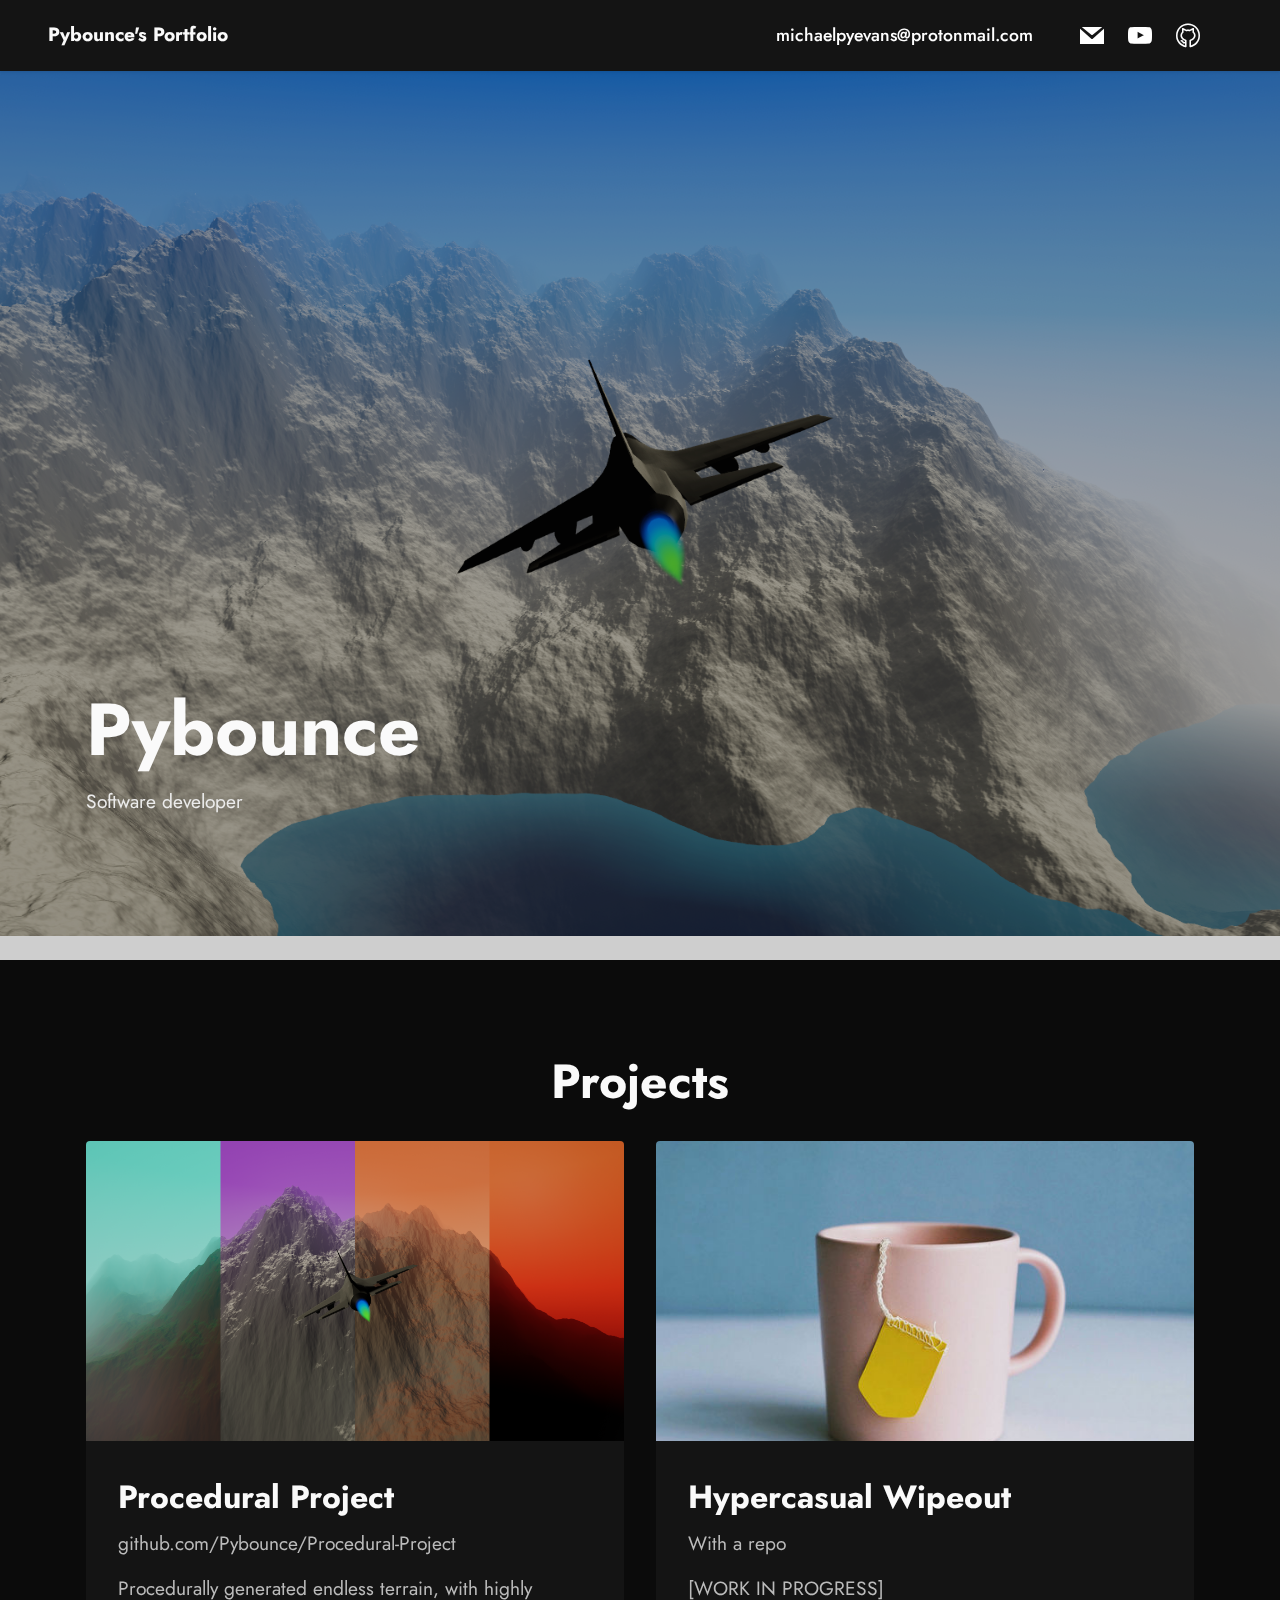
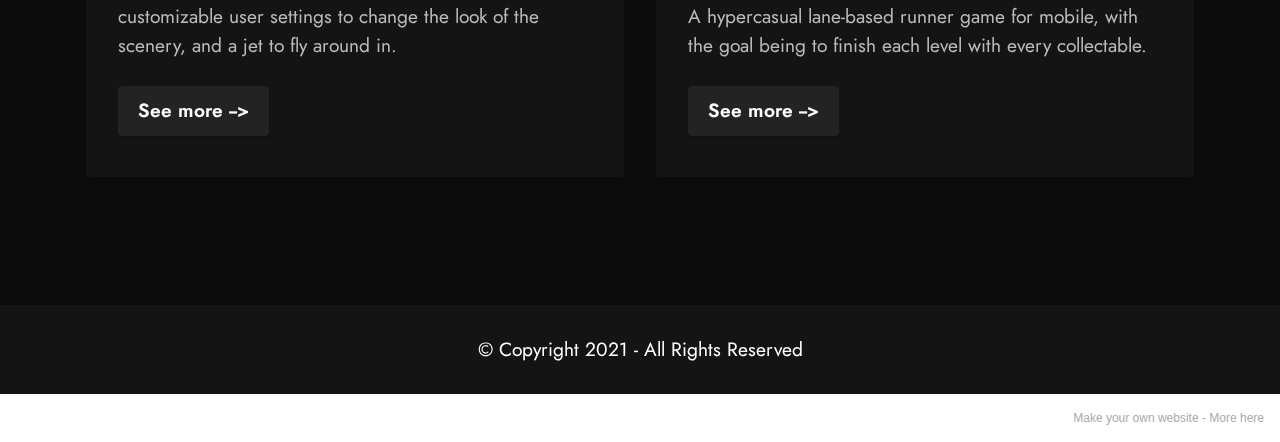
==== commit 7d62cf57: "create github pages" ====
--- a/index.html
+++ b/index.html
@@ -117,7 +117,7 @@
                         <h6 class="item-subtitle mbr-fonts-style mt-1 display-7">With a repo</h6>
                         <p class="mbr-text mbr-fonts-style mt-3 display-7">[WORK IN PROGRESS]&nbsp;<br>A hypercasual lane-based runner game for mobile, with the goal being to finish each level with every collectable.<br></p>
                     </div>
-                    <div class="mbr-section-btn item-footer mt-2"><a href="hypercasual_wipeout.html#top" class="btn item-btn btn-black display-7" target="_blank">See more --&gt;</a></div>
+                    <div class="mbr-section-btn item-footer mt-2"><a href="hypercasual_wipeout.html#top" class="btn item-btn btn-black display-7">See more --&gt;</a></div>
                 </div>
             </div>
             
@@ -142,7 +142,7 @@
             </div>
         </div>
     </div>
-</section><section style="background-color: #fff; font-family: -apple-system, BlinkMacSystemFont, 'Segoe UI', 'Roboto', 'Helvetica Neue', Arial, sans-serif; color:#aaa; font-size:12px; padding: 0; align-items: center; display: flex;"><a href="https://mobirise.site/v" style="flex: 1 1; height: 3rem; padding-left: 1rem;"></a><p style="flex: 0 0 auto; margin:0; padding-right:1rem;">Design a free site - <a href="https://mobirise.site/w" style="color:#aaa;">Try it</a></p></section><script src="assets/bootstrap/js/bootstrap.bundle.min.js"></script>  <script src="assets/parallax/jarallax.js"></script>  <script src="assets/smoothscroll/smooth-scroll.js"></script>  <script src="assets/ytplayer/index.js"></script>  <script src="assets/dropdown/js/navbar-dropdown.js"></script>  <script src="assets/theme/js/script.js"></script>  
+</section><section style="background-color: #fff; font-family: -apple-system, BlinkMacSystemFont, 'Segoe UI', 'Roboto', 'Helvetica Neue', Arial, sans-serif; color:#aaa; font-size:12px; padding: 0; align-items: center; display: flex;"><a href="https://mobirise.site/j" style="flex: 1 1; height: 3rem; padding-left: 1rem;"></a><p style="flex: 0 0 auto; margin:0; padding-right:1rem;">Make your own website - <a href="https://mobirise.site/w" style="color:#aaa;">More here</a></p></section><script src="assets/bootstrap/js/bootstrap.bundle.min.js"></script>  <script src="assets/parallax/jarallax.js"></script>  <script src="assets/smoothscroll/smooth-scroll.js"></script>  <script src="assets/ytplayer/index.js"></script>  <script src="assets/dropdown/js/navbar-dropdown.js"></script>  <script src="assets/theme/js/script.js"></script>  
   
   
 </body>
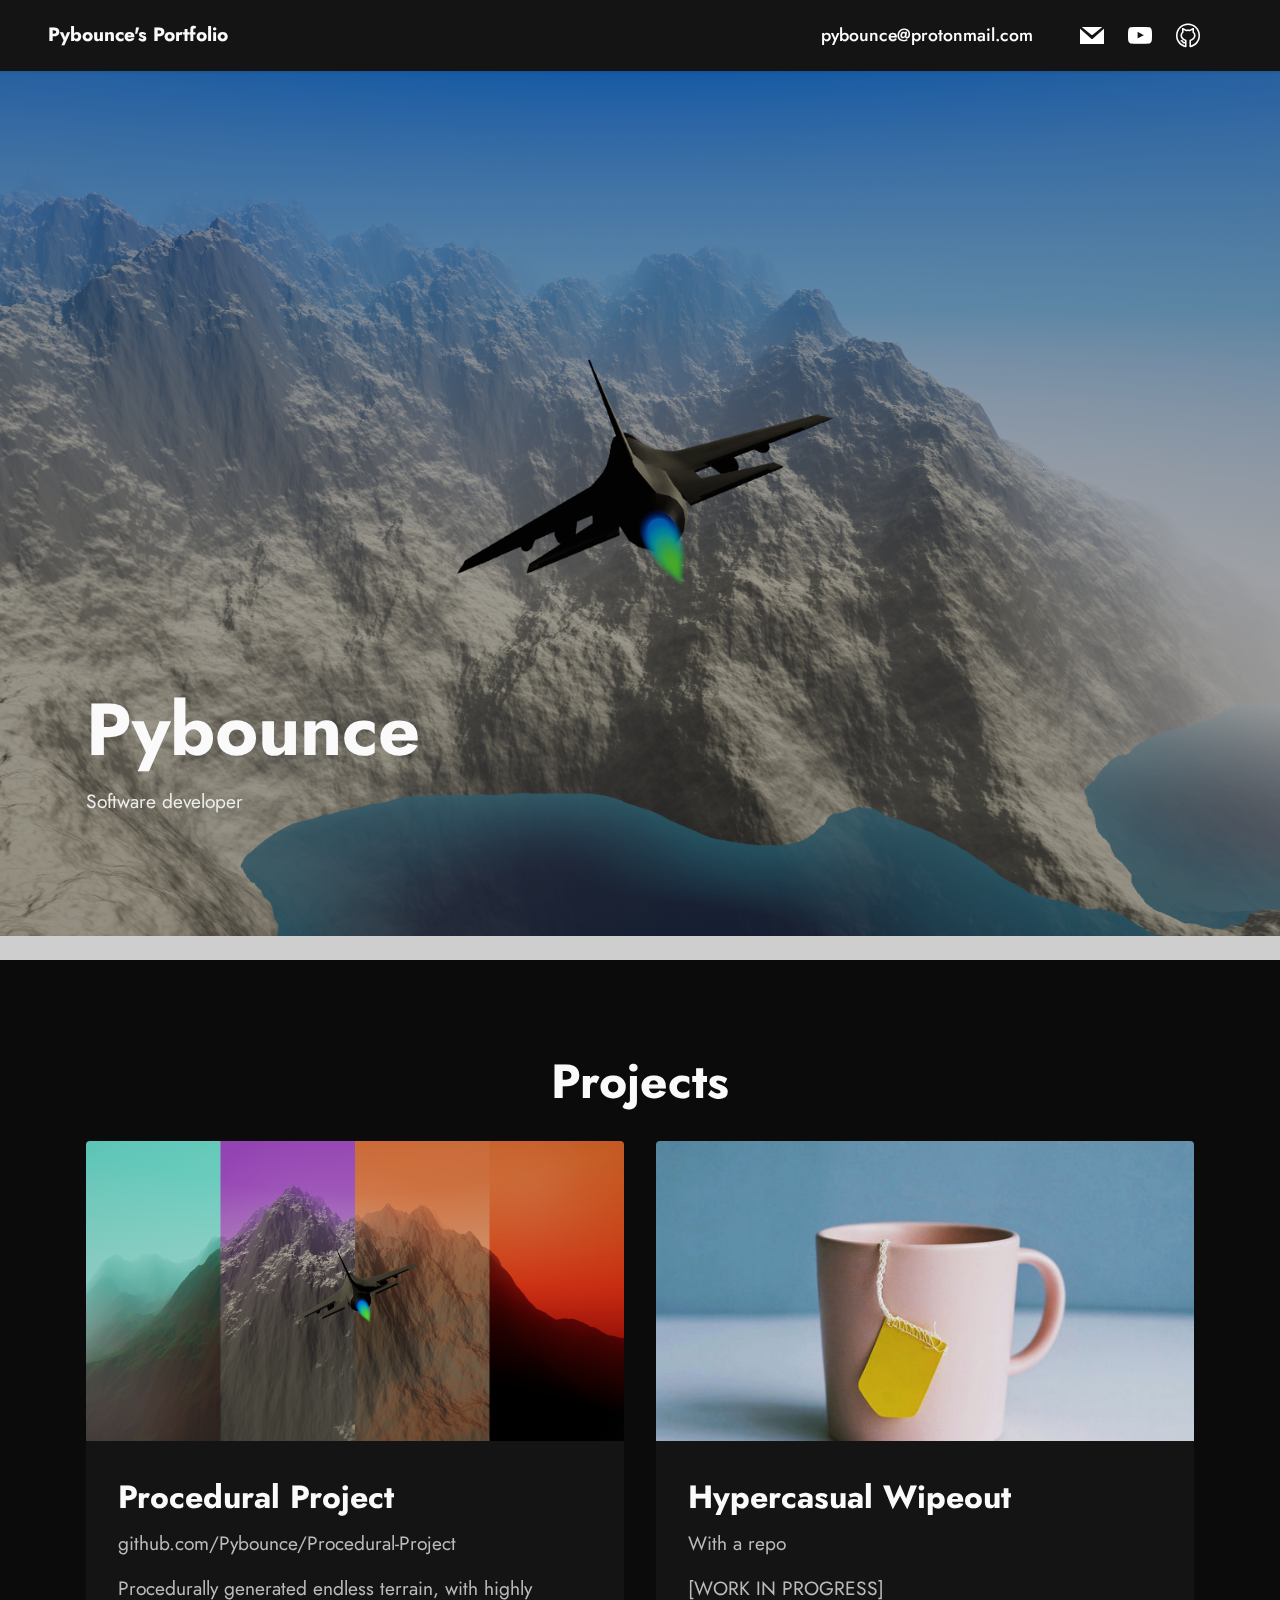
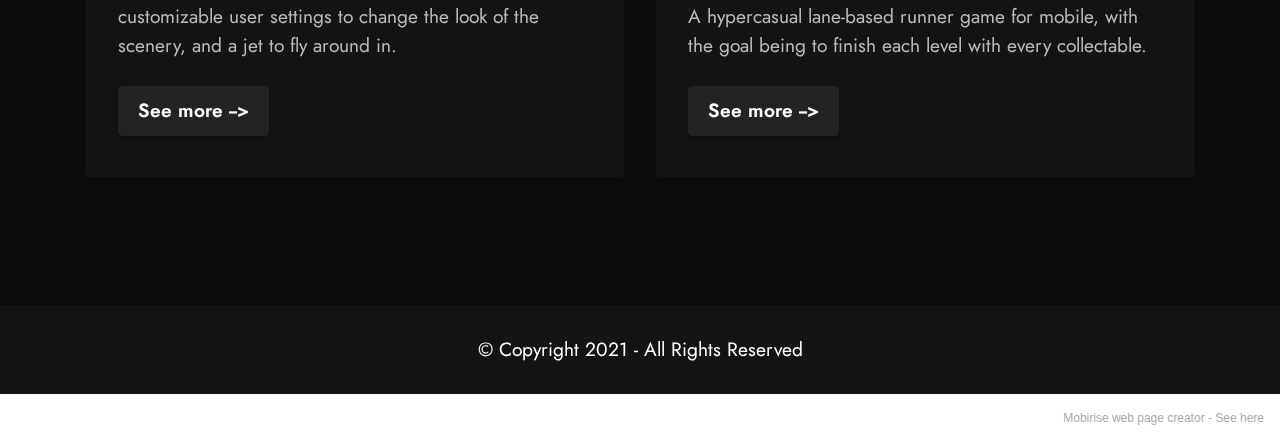
==== commit 08e1c04e: "create github pages" ====
--- a/index.html
+++ b/index.html
@@ -46,7 +46,7 @@
                 </div>
             </button>
             <div class="collapse navbar-collapse" id="navbarSupportedContent">
-                <ul class="navbar-nav nav-dropdown nav-right" data-app-modern-menu="true"><li class="nav-item"><a class="nav-link link text-primary display-4" href="mailto:michaelpyevans@protonmail.com">michaelpyevans@protonmail.com</a>
+                <ul class="navbar-nav nav-dropdown nav-right" data-app-modern-menu="true"><li class="nav-item"><a class="nav-link link text-primary display-4" href="mailto:pybounce@protonmail.com">pybounce@protonmail.com</a>
                     </li></ul>
                 <div class="icons-menu">
                     <a class="iconfont-wrapper" href="mailto:michaelpyevans@protonmail.com">
@@ -142,7 +142,7 @@
             </div>
         </div>
     </div>
-</section><section style="background-color: #fff; font-family: -apple-system, BlinkMacSystemFont, 'Segoe UI', 'Roboto', 'Helvetica Neue', Arial, sans-serif; color:#aaa; font-size:12px; padding: 0; align-items: center; display: flex;"><a href="https://mobirise.site/j" style="flex: 1 1; height: 3rem; padding-left: 1rem;"></a><p style="flex: 0 0 auto; margin:0; padding-right:1rem;">Make your own website - <a href="https://mobirise.site/w" style="color:#aaa;">More here</a></p></section><script src="assets/bootstrap/js/bootstrap.bundle.min.js"></script>  <script src="assets/parallax/jarallax.js"></script>  <script src="assets/smoothscroll/smooth-scroll.js"></script>  <script src="assets/ytplayer/index.js"></script>  <script src="assets/dropdown/js/navbar-dropdown.js"></script>  <script src="assets/theme/js/script.js"></script>  
+</section><section style="background-color: #fff; font-family: -apple-system, BlinkMacSystemFont, 'Segoe UI', 'Roboto', 'Helvetica Neue', Arial, sans-serif; color:#aaa; font-size:12px; padding: 0; align-items: center; display: flex;"><a href="https://mobirise.site/k" style="flex: 1 1; height: 3rem; padding-left: 1rem;"></a><p style="flex: 0 0 auto; margin:0; padding-right:1rem;">Mobirise web page creator - <a href="https://mobirise.site/p" style="color:#aaa;">See here</a></p></section><script src="assets/bootstrap/js/bootstrap.bundle.min.js"></script>  <script src="assets/parallax/jarallax.js"></script>  <script src="assets/smoothscroll/smooth-scroll.js"></script>  <script src="assets/ytplayer/index.js"></script>  <script src="assets/dropdown/js/navbar-dropdown.js"></script>  <script src="assets/theme/js/script.js"></script>  
   
   
 </body>
